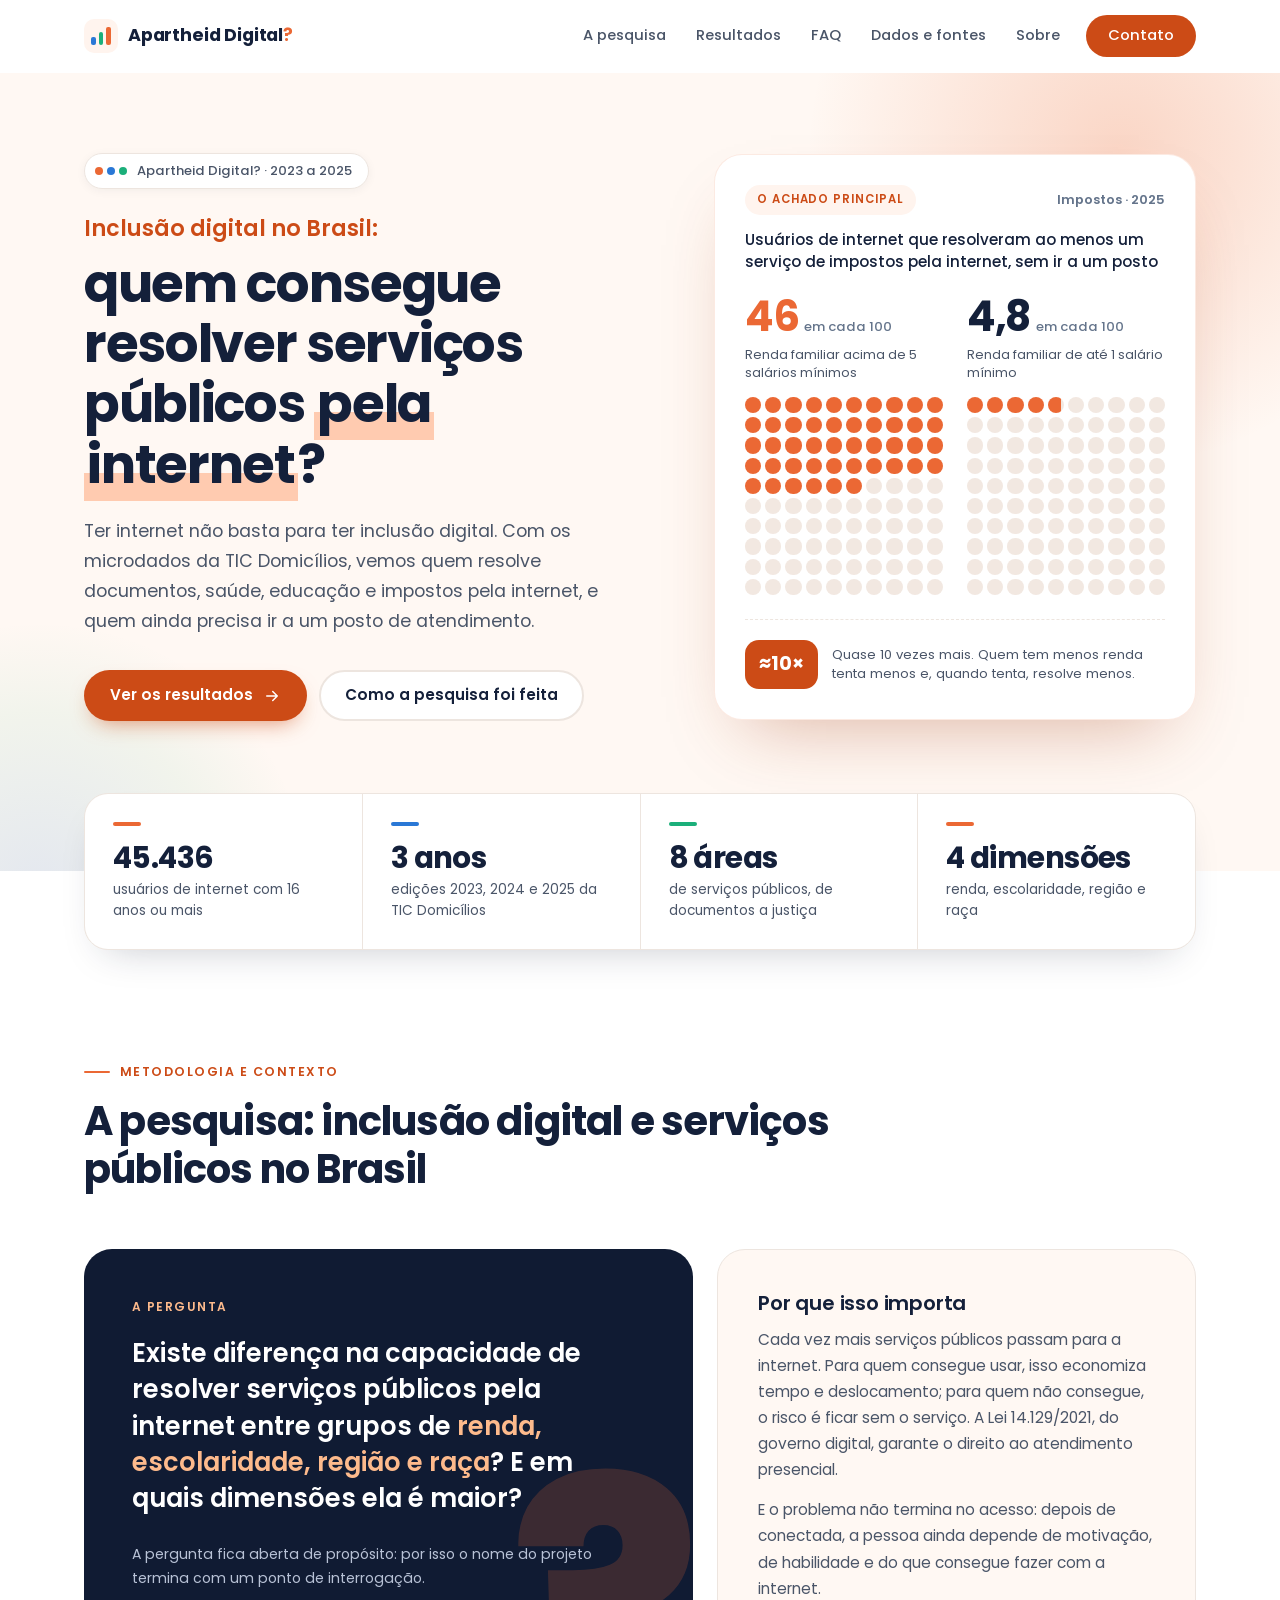
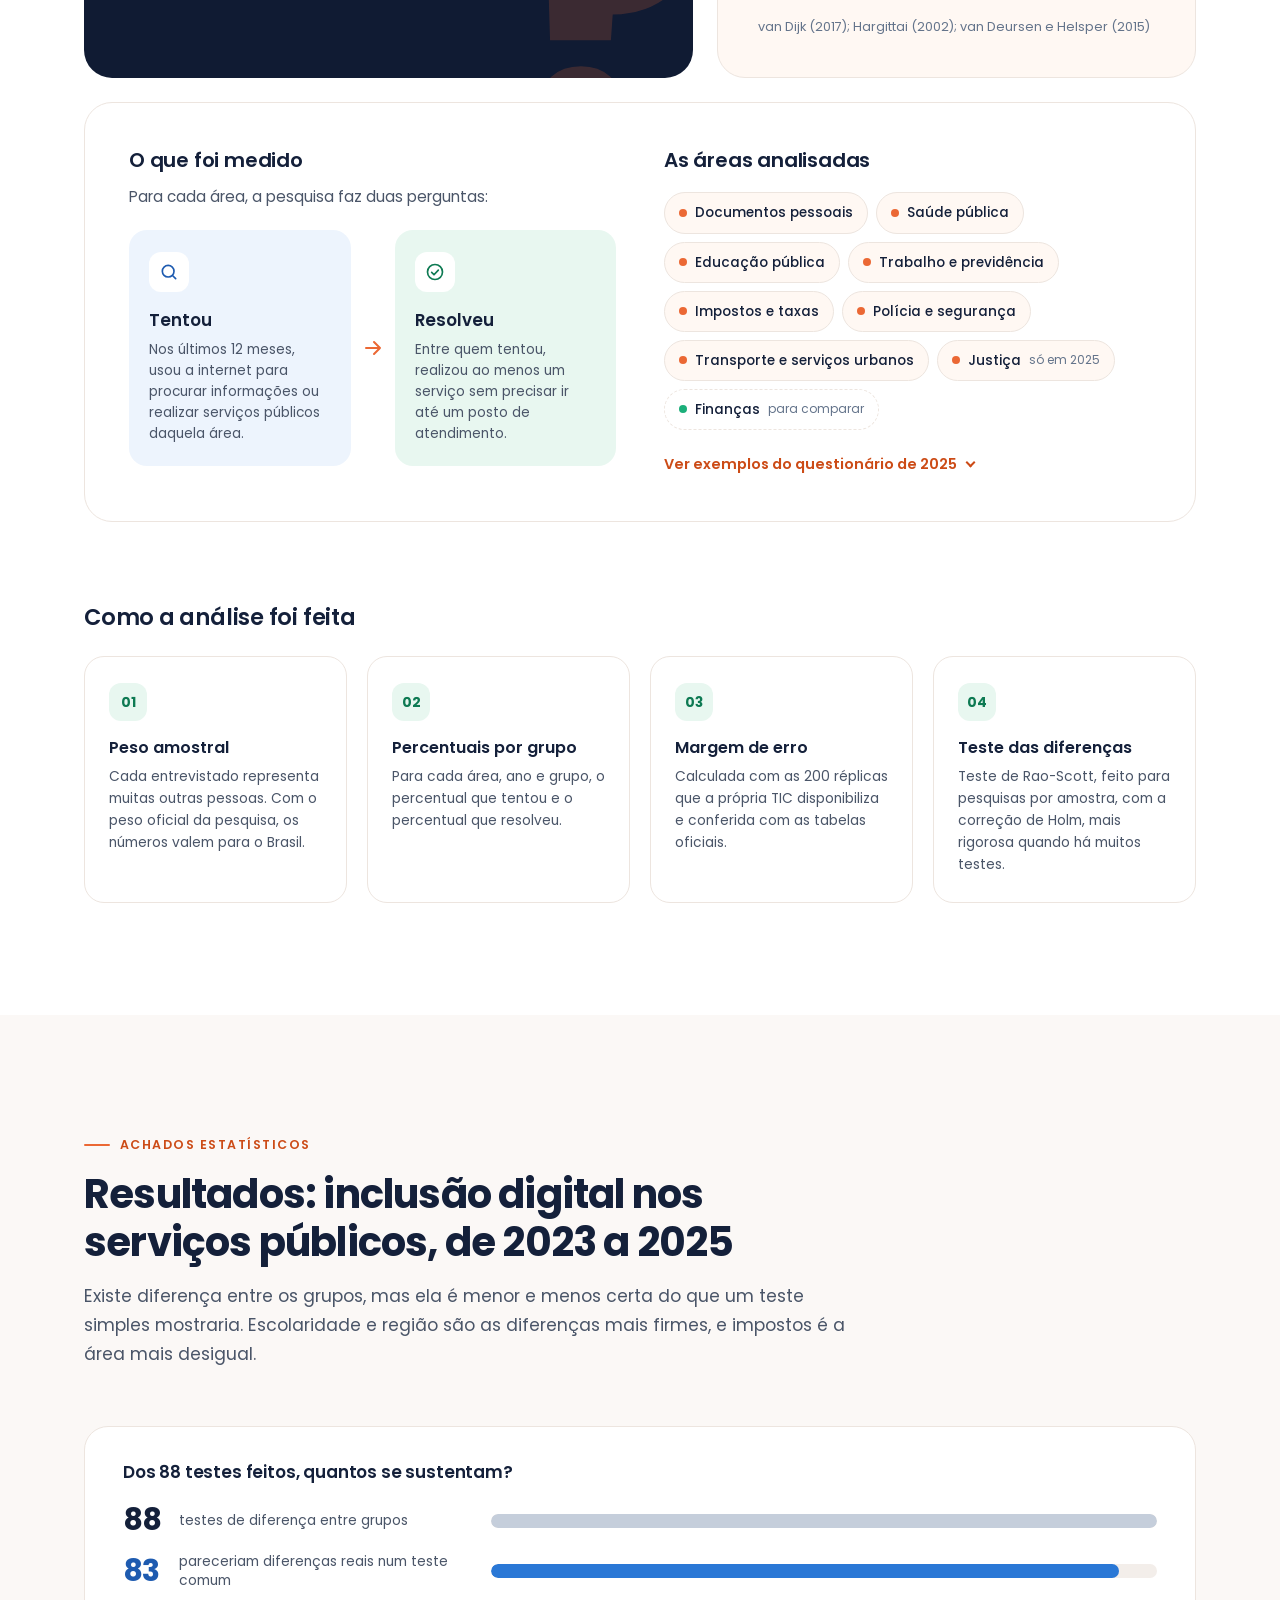
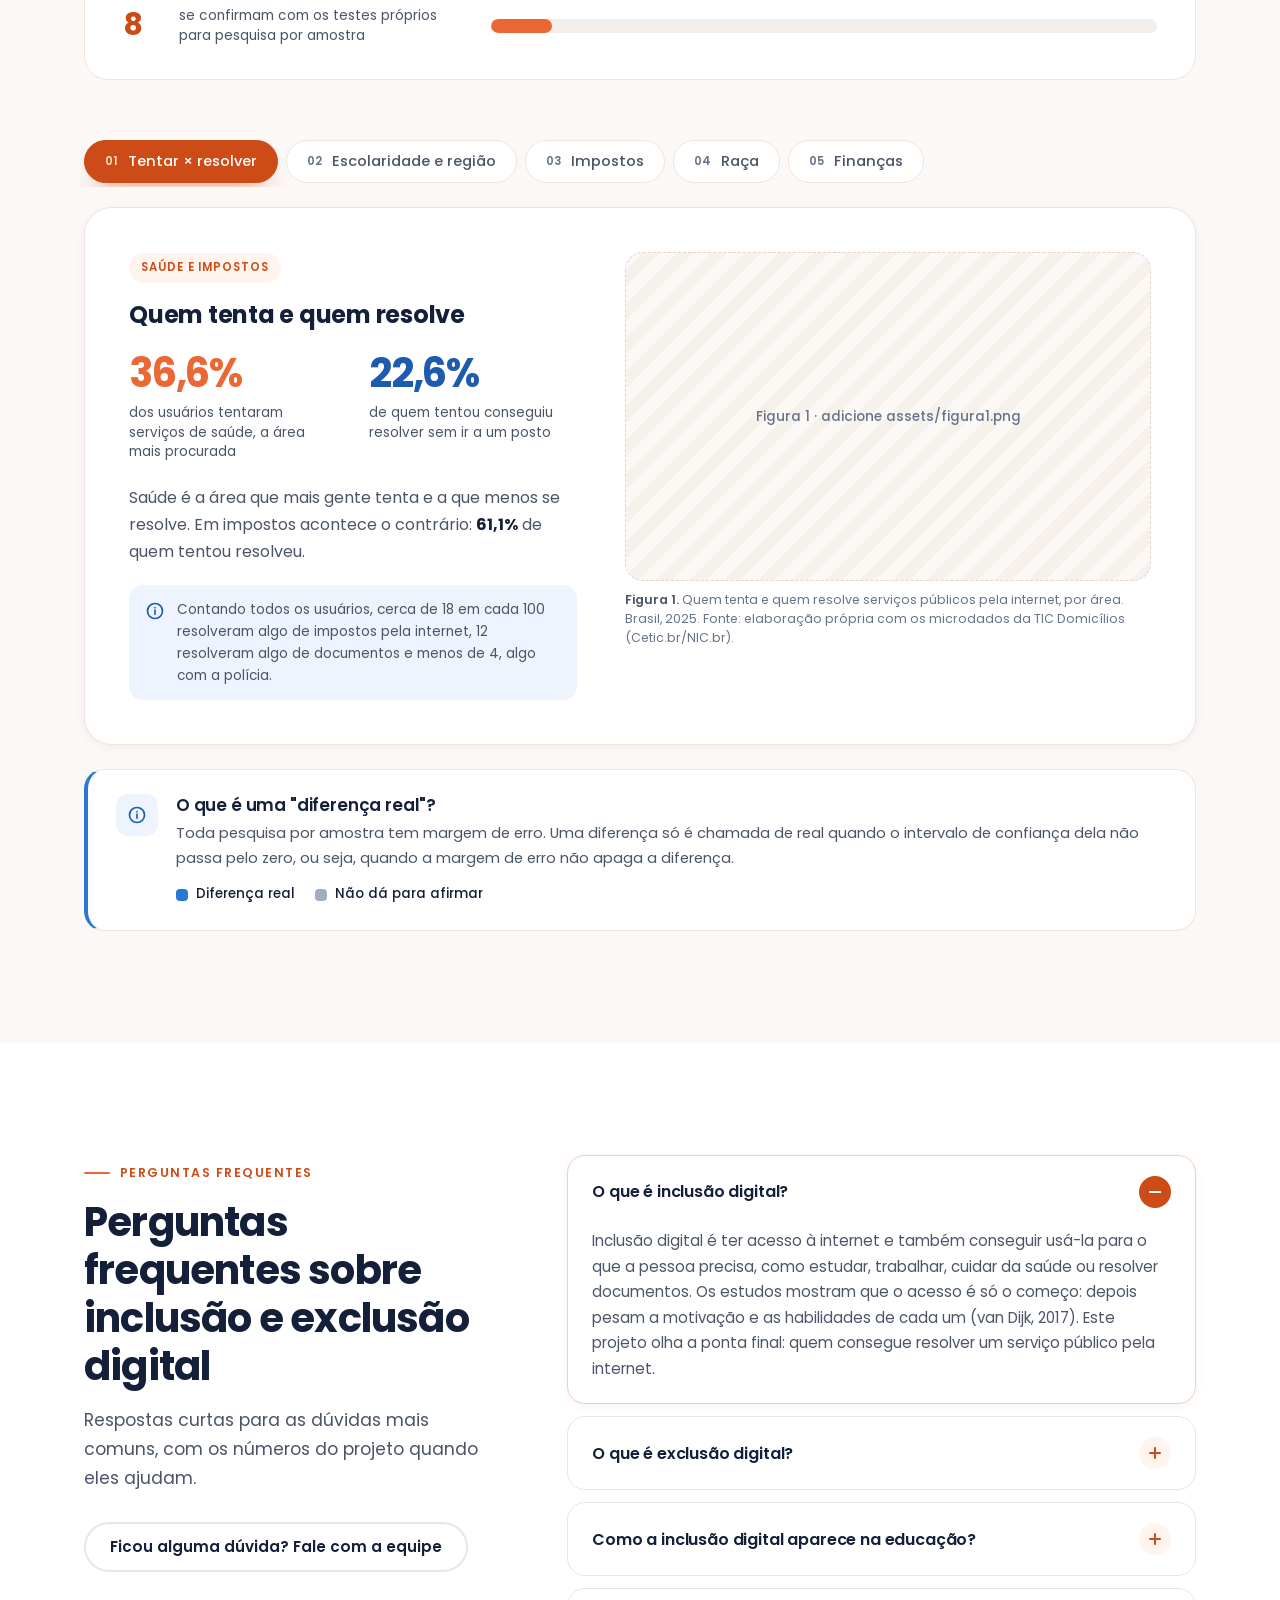
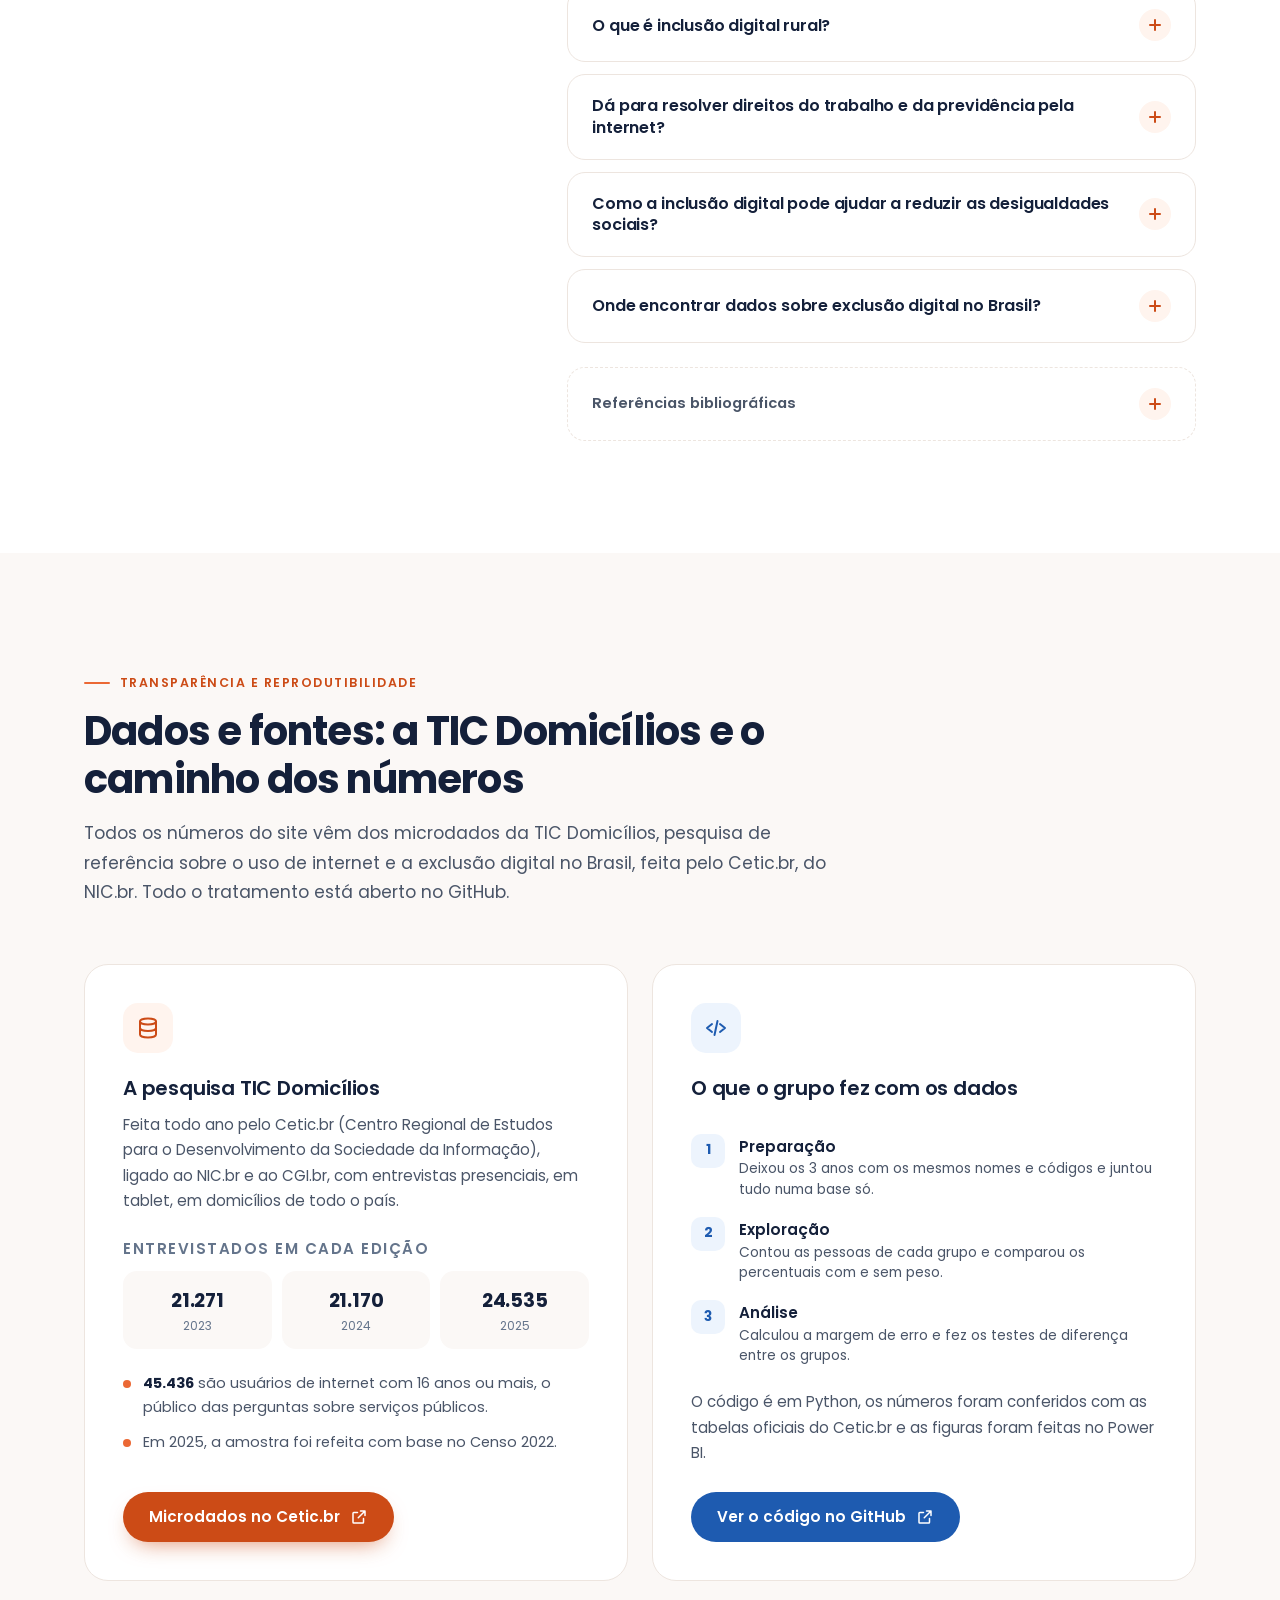
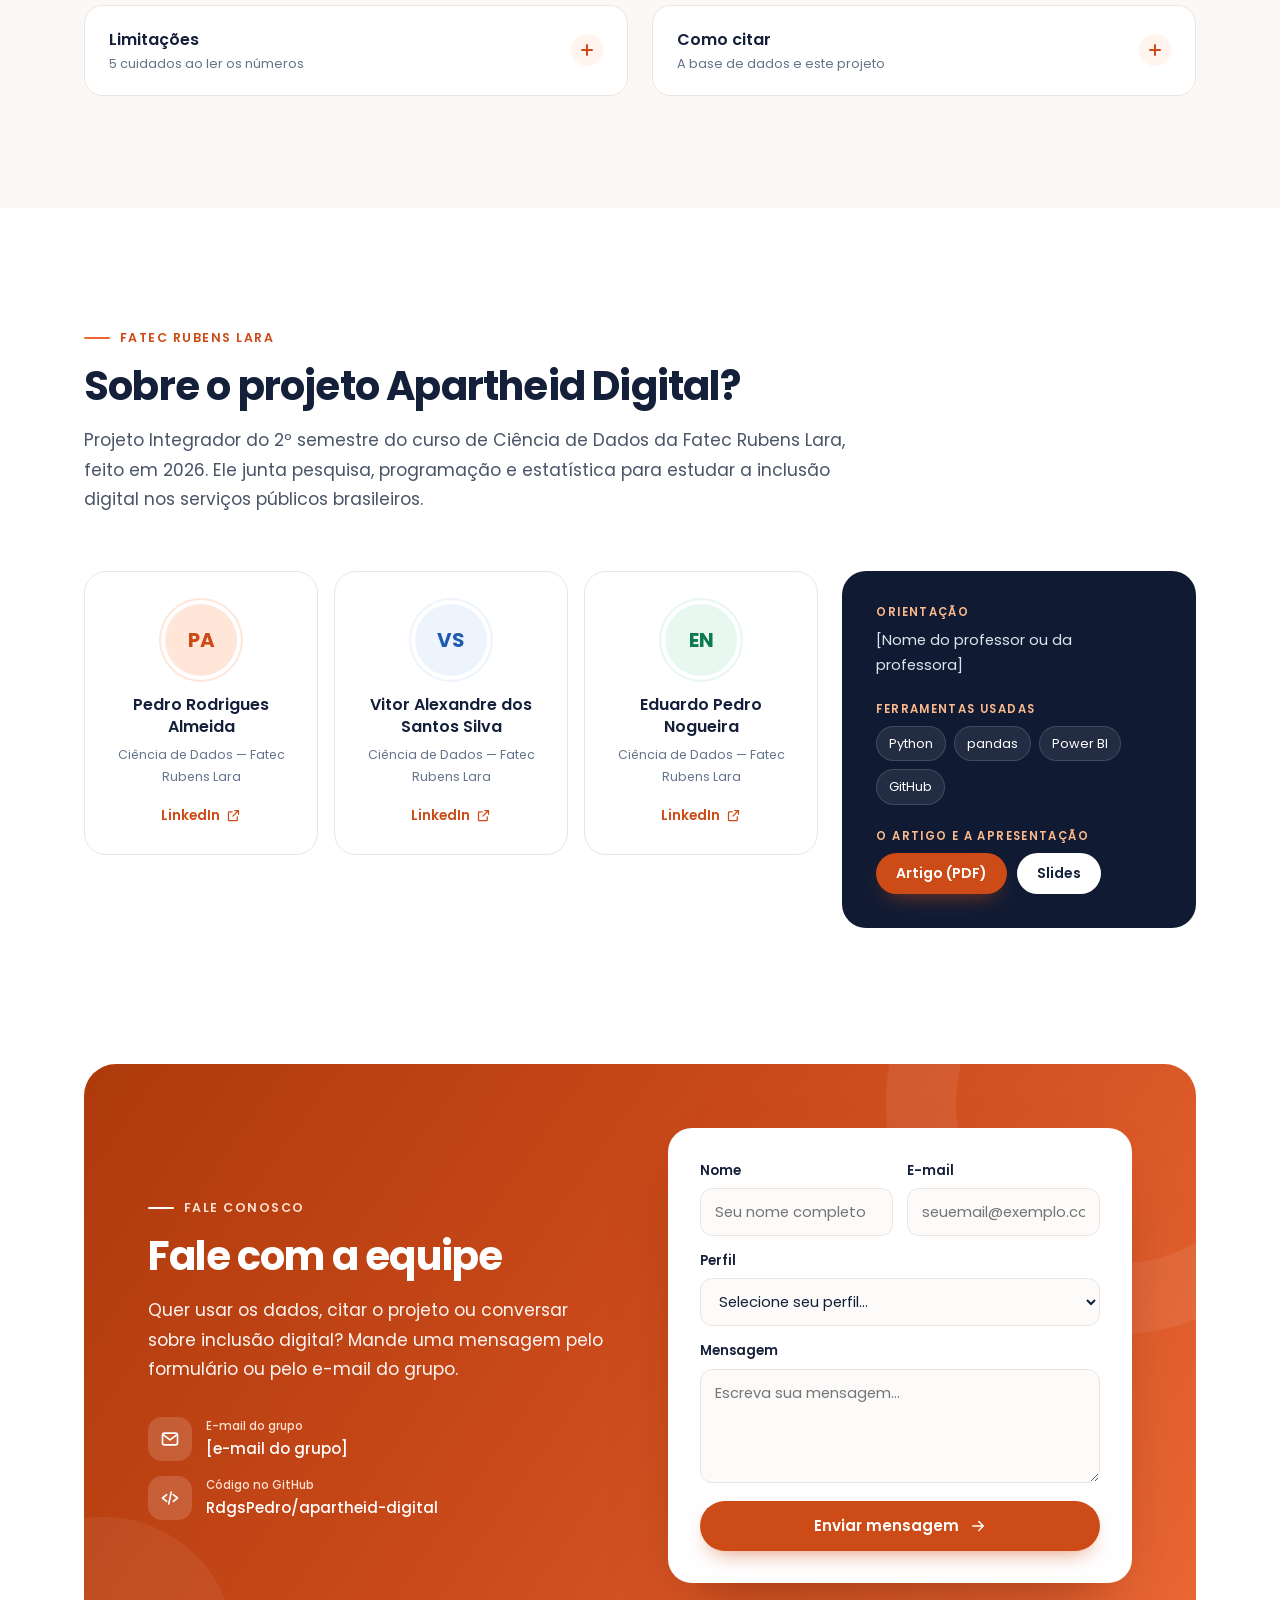
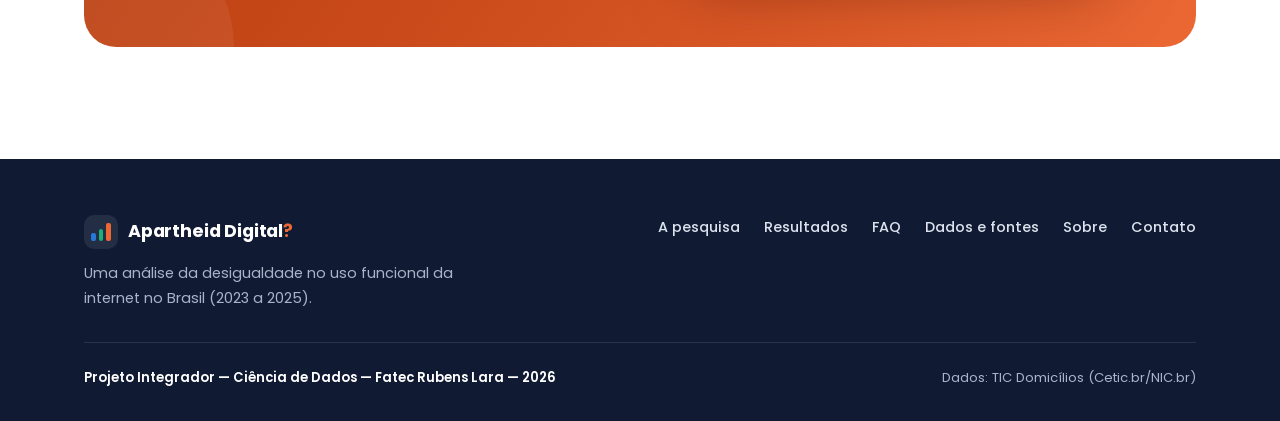
==== index.html @ 3e166e67 "Primeiro commit do site sobre o projeto integrador - Apartheid Digital" ====
<!DOCTYPE html>
<html lang="pt-BR">

<head>
    <meta charset="UTF-8">
    <meta name="viewport" content="width=device-width, initial-scale=1.0">
    <title>Apartheid Digital? | Inclusão Digital e Serviços Públicos no Brasil (2023-2025)</title>
    <meta name="description"
        content="Ter internet não basta para ter inclusão digital. Análise dos microdados da TIC Domicílios (2023 a 2025) sobre quem consegue resolver serviços públicos pela internet e a exclusão digital no Brasil.">
    <meta name="keywords"
        content="inclusão digital, o que é inclusão digital, exclusão digital no Brasil, apartheid digital, TIC Domicílios, governo digital">
    <meta name="author" content="Pedro Rodrigues Almeida, Vitor Alexandre dos Santos Silva, Eduardo Pedro Nogueira">
    <meta name="theme-color" content="#EB6834">

    <link rel="icon" type="image/png" href="assets/favicon.png">

    <link rel="preconnect" href="https://fonts.googleapis.com">
    <link rel="preconnect" href="https://fonts.gstatic.com" crossorigin>
    <link href="https://fonts.googleapis.com/css2?family=Poppins:wght@400;500;600;700;800&display=swap"
        rel="stylesheet">

    <!-- Google Analytics (GA4) - Substitua G-XXXXXXXXXX pelo seu ID de medição -->
    <!--
  <script async src="https://www.googletagmanager.com/gtag/js?id=G-XXXXXXXXXX"></script>
  <script>
    window.dataLayer = window.dataLayer || [];
    function gtag(){dataLayer.push(arguments);}
    gtag('js', new Date());
    gtag('config', 'G-XXXXXXXXXX');
  </script>
  -->

    <script>document.documentElement.classList.add('js');</script>
    <link rel="stylesheet" href="style.css">
</head>

<body>

    <!-- Ícones usados na página -->
    <svg width="0" height="0" style="position:absolute" aria-hidden="true">
        <symbol id="i-arrow" viewBox="0 0 24 24">
            <path d="M5 12h14M13 6l6 6-6 6" />
        </symbol>
        <symbol id="i-search" viewBox="0 0 24 24">
            <circle cx="11" cy="11" r="7" />
            <path d="m20 20-3.5-3.5" />
        </symbol>
        <symbol id="i-check" viewBox="0 0 24 24">
            <circle cx="12" cy="12" r="9" />
            <path d="m8 12.5 2.8 2.8L16 9.8" />
        </symbol>
        <symbol id="i-zoom" viewBox="0 0 24 24">
            <circle cx="11" cy="11" r="7" />
            <path d="m20 20-3.5-3.5M11 8v6M8 11h6" />
        </symbol>
        <symbol id="i-info" viewBox="0 0 24 24">
            <circle cx="12" cy="12" r="9" />
            <path d="M12 11v5M12 8h.01" />
        </symbol>
        <symbol id="i-ext" viewBox="0 0 24 24">
            <path d="M14 4h6v6M20 4l-9 9M18 14v5a1 1 0 0 1-1 1H5a1 1 0 0 1-1-1V7a1 1 0 0 1 1-1h5" />
        </symbol>
        <symbol id="i-code" viewBox="0 0 24 24">
            <path d="m8 8-5 4 5 4M16 8l5 4-5 4M13.5 5l-3 14" />
        </symbol>
        <symbol id="i-db" viewBox="0 0 24 24">
            <ellipse cx="12" cy="5.5" rx="8" ry="3" />
            <path d="M4 5.5v13c0 1.7 3.6 3 8 3s8-1.3 8-3v-13M4 12c0 1.7 3.6 3 8 3s8-1.3 8-3" />
        </symbol>
        <symbol id="i-mail" viewBox="0 0 24 24">
            <rect x="3" y="5" width="18" height="14" rx="2.5" />
            <path d="m4 7 8 6 8-6" />
        </symbol>
        <symbol id="i-copy" viewBox="0 0 24 24">
            <rect x="9" y="9" width="11" height="11" rx="2" />
            <path d="M5 15V5a1 1 0 0 1 1-1h10" />
        </symbol>
        <symbol id="i-close" viewBox="0 0 24 24">
            <path d="M6 6l12 12M18 6 6 18" />
        </symbol>
    </svg>

    <a class="skip" href="#conteudo">Pular para o conteúdo</a>

    <!-- ======================= CABEÇALHO E MENU ======================= -->
    <header class="site-header" id="siteHeader">
        <div class="container nav">
            <a href="#inicio" class="brand" aria-label="Apartheid Digital? — voltar ao início">
                <span class="brand-mark" aria-hidden="true"><i></i><i></i><i></i></span>
                <span>Apartheid Digital<span class="q">?</span></span>
            </a>
            <nav aria-label="Navegação principal">
                <ul class="nav-links" id="navLinks">
                    <li><a href="#a-pesquisa">A pesquisa</a></li>
                    <li><a href="#resultados">Resultados</a></li>
                    <li><a href="#faq">FAQ</a></li>
                    <li><a href="#dados-e-fontes">Dados e fontes</a></li>
                    <li><a href="#sobre">Sobre</a></li>
                    <li><a href="#contato" class="btn btn-sm">Contato</a></li>
                </ul>
            </nav>
            <button class="menu-toggle" id="menuToggle" type="button" aria-label="Abrir menu de navegação"
                aria-expanded="false" aria-controls="navLinks"><span></span><span></span><span></span></button>
        </div>
    </header>

    <main id="conteudo">

        <!-- ======================= 1. INÍCIO (HERO) ======================= -->
        <section id="inicio" class="hero">
            <div class="container hero-grid">
                <div class="hero-in">
                    <p class="eyebrow"><span class="tri" aria-hidden="true"><i></i><i></i><i></i></span>Apartheid
                        Digital? · 2023 a 2025</p>
                    <h1><span class="h1-kicker">Inclusão digital no Brasil:</span> quem consegue resolver serviços
                        públicos <span class="hl">pela internet</span>?</h1>
                    <p class="hero-lead">
                        Ter internet não basta para ter inclusão digital. Com os microdados da TIC Domicílios, vemos
                        quem resolve documentos, saúde, educação e impostos pela internet, e quem ainda precisa ir a
                        um posto de atendimento.
                    </p>
                    <div class="hero-actions">
                        <a href="#resultados" class="btn btn-primary">Ver os resultados <svg class="i"
                                aria-hidden="true">
                                <use href="#i-arrow" />
                            </svg></a>
                        <a href="#a-pesquisa" class="btn btn-ghost">Como a pesquisa foi feita</a>
                    </div>
                </div>

                <!-- O achado principal, em pontos: cada ponto = 1 pessoa em 100 -->
                <aside class="finding-card hero-in" style="--rd:.15s" aria-labelledby="achado-titulo">
                    <div class="finding-head">
                        <span class="pill">O achado principal</span>
                        <span class="finding-year">Impostos · 2025</span>
                    </div>
                    <p id="achado-titulo" class="finding-title">Usuários de internet que resolveram ao menos um serviço
                        de impostos pela internet, sem ir a um posto</p>
                    <div class="compare">
                        <div>
                            <p class="num">46<small>em cada 100</small></p>
                            <p class="who">Renda familiar acima de 5 salários mínimos</p>
                            <div class="dots" data-value="46" aria-hidden="true"></div>
                        </div>
                        <div class="low">
                            <p class="num">4,8<small>em cada 100</small></p>
                            <p class="who">Renda familiar de até 1 salário mínimo</p>
                            <div class="dots" data-value="4.8" aria-hidden="true"></div>
                        </div>
                    </div>
                    <div class="finding-foot">
                        <span class="times">≈10×</span>
                        <p>Quase 10 vezes mais. Quem tem menos renda tenta menos e, quando tenta, resolve menos.</p>
                    </div>
                </aside>
            </div>
        </section>

        <!-- Faixa com o projeto em números -->
        <div class="stats-wrap">
            <div class="container">
                <ul class="stats reveal" aria-label="O projeto em números">
                    <li class="stat" style="--c:var(--orange)"><strong class="stat-num">45.436</strong><span
                            class="stat-label">usuários de internet com 16 anos ou mais</span></li>
                    <li class="stat" style="--c:var(--blue)"><strong class="stat-num">3 anos</strong><span
                            class="stat-label">edições 2023, 2024 e 2025 da TIC Domicílios</span></li>
                    <li class="stat" style="--c:var(--green)"><strong class="stat-num">8 áreas</strong><span
                            class="stat-label">de serviços públicos, de documentos a justiça</span></li>
                    <li class="stat" style="--c:var(--orange)"><strong class="stat-num">4 dimensões</strong><span
                            class="stat-label">renda, escolaridade, região e raça</span></li>
                </ul>
            </div>
        </div>

        <!-- ======================= 2. A PESQUISA ======================= -->
        <section id="a-pesquisa" class="section">
            <div class="container">
                <header class="section-head reveal">
                    <p class="kicker">Metodologia e contexto</p>
                    <h2>A pesquisa: inclusão digital e serviços públicos no Brasil</h2>
                </header>

                <div class="question-grid">
                    <div class="question-card reveal">
                        <p class="label">A pergunta</p>
                        <p class="question">Existe diferença na capacidade de resolver serviços públicos pela internet
                            entre grupos de <em>renda, escolaridade, região e raça</em>? E em quais dimensões ela é
                            maior?</p>
                        <p class="note">A pergunta fica aberta de propósito: por isso o nome do projeto termina com um
                            ponto de interrogação.</p>
                    </div>

                    <div class="why-card reveal" style="--rd:.1s">
                        <h3>Por que isso importa</h3>
                        <p>Cada vez mais serviços públicos passam para a internet. Para quem consegue usar, isso
                            economiza tempo e deslocamento; para quem não consegue, o risco é ficar sem o serviço. A Lei
                            14.129/2021, do governo digital, garante o direito ao atendimento presencial.</p>
                        <p>E o problema não termina no acesso: depois de conectada, a pessoa ainda depende de
                            motivação, de habilidade e do que consegue fazer com a internet.</p>
                        <p class="cite">van Dijk (2017); Hargittai (2002); van Deursen e Helsper (2015)</p>
                    </div>
                </div>

                <div class="measure reveal">
                    <div>
                        <h3>O que foi medido</h3>
                        <p class="muted">Para cada área, a pesquisa faz duas perguntas:</p>
                        <div class="flow">
                            <div class="flow-step">
                                <span class="flow-icon"><svg class="i" aria-hidden="true">
                                        <use href="#i-search" />
                                    </svg></span>
                                <strong>Tentou</strong>
                                <p>Nos últimos 12 meses, usou a internet para procurar informações ou realizar serviços
                                    públicos daquela área.</p>
                            </div>
                            <svg class="i flow-arrow" aria-hidden="true">
                                <use href="#i-arrow" />
                            </svg>
                            <div class="flow-step solved">
                                <span class="flow-icon"><svg class="i" aria-hidden="true">
                                        <use href="#i-check" />
                                    </svg></span>
                                <strong>Resolveu</strong>
                                <p>Entre quem tentou, realizou ao menos um serviço sem precisar ir até um posto de
                                    atendimento.</p>
                            </div>
                        </div>
                    </div>

                    <div>
                        <h3>As áreas analisadas</h3>
                        <ul class="chips">
                            <li class="chip">Documentos pessoais</li>
                            <li class="chip">Saúde pública</li>
                            <li class="chip">Educação pública</li>
                            <li class="chip">Trabalho e previdência</li>
                            <li class="chip">Impostos e taxas</li>
                            <li class="chip">Polícia e segurança</li>
                            <li class="chip">Transporte e serviços urbanos</li>
                            <li class="chip">Justiça <small>só em 2025</small></li>
                            <li class="chip alt">Finanças <small>para comparar</small></li>
                        </ul>
                        <details class="more">
                            <summary>Ver exemplos do questionário de 2025</summary>
                            <ul class="examples">
                                <li><strong>Documentos pessoais:</strong> RG, CPF, CNH, passaporte, título de eleitor ou
                                    carteira de trabalho</li>
                                <li><strong>Saúde pública:</strong> agendamento de consultas, remédios, vacinas ou
                                    outros serviços do SUS</li>
                                <li><strong>Educação pública:</strong> Enem, Prouni, Sisu ou matrícula em escolas ou
                                    universidades públicas</li>
                                <li><strong>Trabalho e previdência:</strong> INSS, FGTS, seguro-desemprego,
                                    auxílio-doença ou aposentadoria</li>
                                <li><strong>Impostos e taxas:</strong> declaração de imposto de renda, IPVA ou IPTU</li>
                                <li><strong>Polícia e segurança:</strong> boletim de ocorrência, antecedentes criminais
                                    ou denúncias</li>
                                <li><strong>Transporte e serviços urbanos:</strong> linhas e tarifas de ônibus, limpeza
                                    e conservação de vias ou iluminação</li>
                                <li><strong>Justiça (só em 2025):</strong> consulta de processos ou defensoria pública
                                </li>
                            </ul>
                            <p class="finance-note"><strong>Finanças</strong> (transações financeiras pela internet nos
                                últimos 3 meses) entra à parte, para comparar com um serviço que não é do governo.</p>
                        </details>
                    </div>
                </div>

                <div class="method">
                    <h3 class="reveal">Como a análise foi feita</h3>
                    <ol class="steps">
                        <li class="step reveal">
                            <span class="step-n">01</span>
                            <h4>Peso amostral</h4>
                            <p>Cada entrevistado representa muitas outras pessoas. Com o peso oficial da pesquisa, os
                                números valem para o Brasil.</p>
                        </li>
                        <li class="step reveal" style="--rd:.08s">
                            <span class="step-n">02</span>
                            <h4>Percentuais por grupo</h4>
                            <p>Para cada área, ano e grupo, o percentual que tentou e o percentual que resolveu.</p>
                        </li>
                        <li class="step reveal" style="--rd:.16s">
                            <span class="step-n">03</span>
                            <h4>Margem de erro</h4>
                            <p>Calculada com as 200 réplicas que a própria TIC disponibiliza e conferida com as tabelas
                                oficiais.</p>
                        </li>
                        <li class="step reveal" style="--rd:.24s">
                            <span class="step-n">04</span>
                            <h4>Teste das diferenças</h4>
                            <p>Teste de Rao-Scott, feito para pesquisas por amostra, com a correção de Holm, mais
                                rigorosa quando há muitos testes.</p>
                        </li>
                    </ol>
                </div>
            </div>
        </section>

        <!-- ======================= 3. RESULTADOS ======================= -->
        <section id="resultados" class="section bg-soft">
            <div class="container">
                <header class="section-head reveal">
                    <p class="kicker">Achados estatísticos</p>
                    <h2>Resultados: inclusão digital nos serviços públicos, de 2023 a 2025</h2>
                    <p class="lead">Existe diferença entre os grupos, mas ela é menor e menos certa do que um teste
                        simples mostraria. Escolaridade e região são as diferenças mais firmes, e impostos é a área mais
                        desigual.</p>
                </header>

                <!-- Dos 88 testes, quantos se confirmam -->
                <div class="funnel reveal">
                    <h3 class="funnel-title">Dos 88 testes feitos, quantos se sustentam?</h3>
                    <div class="funnel-row" style="--c:#C5CEDB;--w:100%">
                        <p class="funnel-label"><strong>88</strong><span>testes de diferença entre grupos</span></p>
                        <div class="funnel-track">
                            <div class="funnel-bar"></div>
                        </div>
                    </div>
                    <div class="funnel-row" style="--c:var(--blue);--t:var(--blue-700);--w:94.3%;--d:.15s">
                        <p class="funnel-label"><strong>83</strong><span>pareceriam diferenças reais num teste
                                comum</span></p>
                        <div class="funnel-track">
                            <div class="funnel-bar"></div>
                        </div>
                    </div>
                    <div class="funnel-row" style="--c:var(--orange);--t:var(--orange-600);--w:9.1%;--d:.3s">
                        <p class="funnel-label"><strong>8</strong><span>se confirmam com os testes próprios para
                                pesquisa por amostra</span></p>
                        <div class="funnel-track">
                            <div class="funnel-bar"></div>
                        </div>
                    </div>
                </div>

                <!-- Os achados, em abas -->
                <div class="tabs reveal">
                    <div class="tabs-list" role="tablist" aria-label="Achados da pesquisa">
                        <button class="tab" role="tab" type="button" id="tab-1" aria-controls="painel-1"
                            aria-selected="true"><span class="n">01</span>Tentar × resolver</button>
                        <button class="tab" role="tab" type="button" id="tab-2" aria-controls="painel-2"
                            aria-selected="false" tabindex="-1"><span class="n">02</span>Escolaridade e região</button>
                        <button class="tab" role="tab" type="button" id="tab-3" aria-controls="painel-3"
                            aria-selected="false" tabindex="-1"><span class="n">03</span>Impostos</button>
                        <button class="tab" role="tab" type="button" id="tab-4" aria-controls="painel-4"
                            aria-selected="false" tabindex="-1"><span class="n">04</span>Raça</button>
                        <button class="tab" role="tab" type="button" id="tab-5" aria-controls="painel-5"
                            aria-selected="false" tabindex="-1"><span class="n">05</span>Finanças</button>
                    </div>

                    <!-- Achado 1: Figura 1 -->
                    <article class="panel is-active" id="painel-1" role="tabpanel" aria-labelledby="tab-1" tabindex="0">
                        <div class="panel-grid">
                            <div>
                                <span class="pill">Saúde e impostos</span>
                                <h3>Quem tenta e quem resolve</h3>
                                <div class="big">
                                    <div class="big-item"><span class="v">36,6%</span><span class="l">dos usuários
                                            tentaram serviços de saúde, a área mais procurada</span></div>
                                    <div class="big-item"><span class="v blue">22,6%</span><span class="l">de quem
                                            tentou conseguiu resolver sem ir a um posto</span></div>
                                </div>
                                <p>Saúde é a área que mais gente tenta e a que menos se resolve. Em impostos acontece o
                                    contrário: <strong>61,1%</strong> de quem tentou resolveu.</p>
                                <p class="aside-note"><svg class="i" aria-hidden="true">
                                        <use href="#i-info" />
                                    </svg>
                                    <span>Contando todos os usuários, cerca de 18 em cada 100 resolveram algo de
                                        impostos pela internet, 12 resolveram algo de documentos e menos de 4, algo com
                                        a polícia.</span>
                                </p>
                            </div>
                            <div class="figs">
                                <figure>
                                    <!-- Substitua src="assets/figura1.png" pelo caminho do print da Figura 1 -->
                                    <button class="fig-frame" type="button" aria-label="Ampliar a Figura 1"
                                        data-empty="Figura 1 · adicione assets/figura1.png">
                                        <img src="assets/figura1.png" loading="lazy"
                                            onerror="this.parentNode.classList.add('is-empty')"
                                            alt="Gráfico de barras com o percentual de usuários de internet que tentaram e que resolveram serviços públicos pela internet em cada área, no Brasil, em 2025.">
                                        <span class="zoom" aria-hidden="true"><svg class="i">
                                                <use href="#i-zoom" />
                                            </svg></span>
                                    </button>
                                    <figcaption><strong>Figura 1.</strong> Quem tenta e quem resolve serviços públicos
                                        pela internet, por área. Brasil, 2025. Fonte: elaboração própria com os
                                        microdados da TIC Domicílios (Cetic.br/NIC.br).</figcaption>
                                </figure>
                            </div>
                        </div>
                    </article>

                    <!-- Achado 2: Figura 2 -->
                    <article class="panel" id="painel-2" role="tabpanel" aria-labelledby="tab-2" tabindex="0">
                        <div class="panel-grid">
                            <div>
                                <span class="pill">Escolaridade e região</span>
                                <h3>Escolaridade e região: as diferenças mais firmes</h3>
                                <div class="big">
                                    <div class="big-item"><span class="v">7 de 8</span><span class="l">diferenças
                                            confirmadas são de escolaridade (4) ou de região (3)</span></div>
                                    <div class="big-item"><span class="v blue">8 de 22</span><span class="l">comparações
                                            em que Sudeste e Nordeste aparecem diferentes</span></div>
                                </div>
                                <p>Quase sempre o Sudeste fica à frente. Mas a região não é uma história simples: em
                                    alguns anos, o Sul resolve mais que o Sudeste em polícia, educação, transporte e
                                    saúde.</p>
                                <p class="aside-note"><svg class="i" aria-hidden="true">
                                        <use href="#i-info" />
                                    </svg>
                                    <span>O tamanho das diferenças, medido pelo V de Cramér, é pequeno nas quatro
                                        dimensões, e a ordem entre elas é apertada. O ranking é uma tendência, não um
                                        pódio.</span>
                                </p>
                            </div>
                            <div class="figs">
                                <figure>
                                    <button class="fig-frame" type="button" aria-label="Ampliar a Figura 2"
                                        data-empty="Figura 2 · adicione assets/figura2.png">
                                        <img src="assets/figura2.png" loading="lazy"
                                            onerror="this.parentNode.classList.add('is-empty')"
                                            alt="Gráfico que compara o tamanho da diferença entre grupos de renda, escolaridade, região e raça na resolução de serviços públicos pela internet, de 2023 a 2025.">
                                        <span class="zoom" aria-hidden="true"><svg class="i">
                                                <use href="#i-zoom" />
                                            </svg></span>
                                    </button>
                                    <figcaption><strong>Figura 2.</strong> Tamanho da diferença entre grupos (V de
                                        Cramér) por dimensão: renda, escolaridade, região e raça. Brasil, 2023 a
                                        2025.</figcaption>
                                </figure>
                            </div>
                        </div>
                    </article>

                    <!-- Achado 3: Figuras 3 e 5 -->
                    <article class="panel" id="painel-3" role="tabpanel" aria-labelledby="tab-3" tabindex="0">
                        <div class="panel-grid">
                            <div>
                                <span class="pill">A área mais desigual</span>
                                <h3>Impostos: a área mais desigual</h3>
                                <div class="big">
                                    <div class="big-item"><span class="v">5 de 8</span><span class="l">diferenças
                                            confirmadas são de impostos</span></div>
                                    <div class="big-item"><span class="v blue">33,8 pts</span><span class="l">entre a
                                            renda mais alta e a mais baixa, entre quem tentou (intervalo de confiança:
                                            18,9 a 48,8)</span></div>
                                </div>
                                <p>A renda pesa duas vezes: quem ganha até 1 salário mínimo tenta menos e, quando tenta,
                                    resolve menos.</p>
                                <table class="mini-table">
                                    <caption class="sr-only">A dupla barreira da renda em impostos, Brasil, 2025
                                    </caption>
                                    <thead>
                                        <tr>
                                            <th scope="col">2025</th>
                                            <th scope="col">Até 1 SM</th>
                                            <th scope="col">Mais de 5 SM</th>
                                        </tr>
                                    </thead>
                                    <tbody>
                                        <tr>
                                            <th scope="row">Tentou</th>
                                            <td>12,0%</td>
                                            <td>62,6%</td>
                                        </tr>
                                        <tr>
                                            <th scope="row">Resolveu, entre quem tentou</th>
                                            <td>39,7%</td>
                                            <td>73,5%</td>
                                        </tr>
                                        <tr class="total">
                                            <th scope="row">No total</th>
                                            <td>4,8 em 100</td>
                                            <td>46,0 em 100</td>
                                        </tr>
                                    </tbody>
                                </table>
                            </div>
                            <div class="figs">
                                <figure>
                                    <button class="fig-frame" type="button" aria-label="Ampliar a Figura 3"
                                        data-empty="Figura 3 · adicione assets/figura3.png">
                                        <img src="assets/figura3.png" loading="lazy"
                                            onerror="this.parentNode.classList.add('is-empty')"
                                            alt="Gráfico com a diferença entre os grupos de maior e menor renda e de maior e menor escolaridade na resolução de serviços públicos pela internet, por área, em 2025, com intervalos de confiança.">
                                        <span class="zoom" aria-hidden="true"><svg class="i">
                                                <use href="#i-zoom" />
                                            </svg></span>
                                    </button>
                                    <figcaption><strong>Figura 3.</strong> Diferença, em pontos percentuais, entre a
                                        renda mais alta e a mais baixa e entre escolaridade superior e até o
                                        fundamental, em cada área. Brasil, 2025.</figcaption>
                                </figure>
                                <figure>
                                    <button class="fig-frame" type="button" aria-label="Ampliar a Figura 5"
                                        data-empty="Figura 5 · adicione assets/figura5.png">
                                        <img src="assets/figura5.png" loading="lazy"
                                            onerror="this.parentNode.classList.add('is-empty')"
                                            alt="Gráfico com o percentual que tentou e que resolveu serviços de impostos pela internet em 2025, por faixa de renda familiar.">
                                        <span class="zoom" aria-hidden="true"><svg class="i">
                                                <use href="#i-zoom" />
                                            </svg></span>
                                    </button>
                                    <figcaption><strong>Figura 5.</strong> A dupla barreira da renda em impostos: quem
                                        tenta, quem resolve e o total, por faixa de renda. Brasil, 2025.</figcaption>
                                </figure>
                            </div>
                        </div>
                    </article>

                    <!-- Achado 4: Figura 4 -->
                    <article class="panel" id="painel-4" role="tabpanel" aria-labelledby="tab-4" tabindex="0">
                        <div class="panel-grid">
                            <div>
                                <span class="pill">Raça</span>
                                <h3>Raça: diferenças que os dados não confirmam</h3>
                                <div class="big">
                                    <div class="big-item"><span class="v">7 de 22</span><span class="l">comparações em
                                            que pessoas brancas e pardas aparecem diferentes (brancas e pretas:
                                            2)</span>
                                    </div>
                                    <div class="big-item"><span class="v blue">0</span><span class="l">testes de raça
                                            se confirmaram no teste final</span></div>
                                </div>
                                <p>Isso não prova que não há diferença: mostra que a amostra não basta para afirmar com
                                    segurança.</p>
                                <p class="aside-note"><svg class="i" aria-hidden="true">
                                        <use href="#i-info" />
                                    </svg>
                                    <span>Em 2025, a pesquisa deixou de fora do cadastro setores de agrupamentos
                                        indígenas e quilombolas, o que pesa nessa comparação.</span>
                                </p>
                            </div>
                            <div class="figs">
                                <figure>
                                    <button class="fig-frame" type="button" aria-label="Ampliar a Figura 4"
                                        data-empty="Figura 4 · adicione assets/figura4.png">
                                        <img src="assets/figura4.png" loading="lazy"
                                            onerror="this.parentNode.classList.add('is-empty')"
                                            alt="Gráfico com a diferença entre grupos de raça e entre regiões na resolução de serviços públicos pela internet, por área, em 2025, com intervalos de confiança.">
                                        <span class="zoom" aria-hidden="true"><svg class="i">
                                                <use href="#i-zoom" />
                                            </svg></span>
                                    </button>
                                    <figcaption><strong>Figura 4.</strong> Diferença entre pessoas brancas e pardas e
                                        entre Sudeste e Nordeste, em cada área. Brasil, 2025.</figcaption>
                                </figure>
                            </div>
                        </div>
                    </article>

                    <!-- Achado 5: Figura 6 -->
                    <article class="panel" id="painel-5" role="tabpanel" aria-labelledby="tab-5" tabindex="0">
                        <div class="panel-grid">
                            <div>
                                <span class="pill">Fora do governo</span>
                                <h3>Finanças: o mesmo desenho fora do governo</h3>
                                <div class="big">
                                    <div class="big-item"><span class="v">54,8 pts</span><span class="l">entre ensino
                                            superior e até o fundamental, a maior diferença do projeto (intervalo de
                                            confiança: 50,3 a 59,2)</span></div>
                                    <div class="big-item"><span class="v green">63,1%</span><span class="l">dos usuários
                                            fizeram transações financeiras pela internet em 2025</span></div>
                                </div>
                                <p>Entre brancos, pretos e pardos, a diferença fica em pouco mais de 2 pontos e não é
                                    real. Como o mesmo desenho aparece num serviço privado, a desigualdade não é só do
                                    governo digital.</p>
                                <p class="aside-note"><svg class="i" aria-hidden="true">
                                        <use href="#i-info" />
                                    </svg>
                                    <span>A pergunta de finanças olha os últimos 3 meses; a dos serviços públicos, os
                                        últimos 12.</span>
                                </p>
                            </div>
                            <div class="figs">
                                <figure>
                                    <button class="fig-frame" type="button" aria-label="Ampliar a Figura 6"
                                        data-empty="Figura 6 · adicione assets/figura6.png">
                                        <img src="assets/figura6.png" loading="lazy"
                                            onerror="this.parentNode.classList.add('is-empty')"
                                            alt="Gráfico comparando o percentual de usuários que fizeram transações financeiras pela internet com o percentual que tentou serviços públicos, em 2025.">
                                        <span class="zoom" aria-hidden="true"><svg class="i">
                                                <use href="#i-zoom" />
                                            </svg></span>
                                    </button>
                                    <figcaption><strong>Figura 6.</strong> Finanças ao lado dos serviços públicos:
                                        percentual de usuários por área. Brasil, 2025.</figcaption>
                                </figure>
                            </div>
                        </div>
                    </article>
                </div>

                <!-- Explicação sobre diferença real -->
                <div class="real reveal">
                    <span class="real-icon"><svg class="i" aria-hidden="true">
                            <use href="#i-info" />
                        </svg></span>
                    <div>
                        <h3>O que é uma "diferença real"?</h3>
                        <p>Toda pesquisa por amostra tem margem de erro. Uma diferença só é chamada de real quando o
                            intervalo de confiança dela não passa pelo zero, ou seja, quando a margem de erro não apaga
                            a diferença.</p>
                        <ul class="legend" aria-label="Legenda dos gráficos">
                            <li style="--c:var(--blue)">Diferença real</li>
                            <li style="--c:#A0AEC0">Não dá para afirmar</li>
                        </ul>
                    </div>
                </div>
            </div>
        </section>

        <!-- ======================= 4. FAQ ======================= -->
        <section id="faq" class="section">
            <div class="container faq-grid">
                <header class="faq-intro reveal">
                    <p class="kicker">Perguntas frequentes</p>
                    <h2>Perguntas frequentes sobre inclusão e exclusão digital</h2>
                    <p class="lead">Respostas curtas para as dúvidas mais comuns, com os números do projeto quando eles
                        ajudam.</p>
                    <a href="#contato" class="btn btn-ghost">Ficou alguma dúvida? Fale com a equipe</a>
                </header>

                <div class="faq-list reveal" style="--rd:.1s">
                    <details class="faq" name="faq" open>
                        <summary>
                            <h3>O que é inclusão digital?</h3><span class="plus" aria-hidden="true"></span>
                        </summary>
                        <p class="answer">Inclusão digital é ter acesso à internet e também conseguir usá-la para o que
                            a pessoa precisa, como estudar, trabalhar, cuidar da saúde ou resolver documentos. Os
                            estudos mostram que o acesso é só o começo: depois pesam a motivação e as habilidades de
                            cada
                            um (van Dijk, 2017). Este projeto olha a ponta final: quem consegue resolver um serviço
                            público pela internet.</p>
                    </details>

                    <details class="faq" name="faq">
                        <summary>
                            <h3>O que é exclusão digital?</h3><span class="plus" aria-hidden="true"></span>
                        </summary>
                        <p class="answer">É a distância entre pessoas, famílias, empresas e regiões de níveis
                            socioeconômicos diferentes, tanto nas oportunidades de acessar as tecnologias de informação
                            e
                            comunicação quanto no uso da internet para atividades variadas (OECD, 2001). Também é
                            chamada de desigualdade digital.</p>
                    </details>

                    <details class="faq" name="faq">
                        <summary>
                            <h3>Como a inclusão digital aparece na educação?</h3><span class="plus"
                                aria-hidden="true"></span>
                        </summary>
                        <p class="answer">Na educação, inclusão digital também é conseguir fazer pela internet a
                            inscrição no Enem, no Prouni ou no Sisu, ou a matrícula numa escola ou universidade pública.
                            Em 2025, 18,5% dos usuários tentaram esses serviços pela internet, e 36,7% de quem tentou
                            resolveu sem ir a um posto. A diferença entre as regiões em educação foi uma das 8 que se
                            confirmaram, em 2025.</p>
                    </details>

                    <details class="faq" name="faq">
                        <summary>
                            <h3>O que é inclusão digital rural?</h3><span class="plus" aria-hidden="true"></span>
                        </summary>
                        <p class="answer">É a inclusão digital pensada para quem mora no campo, onde o acesso à internet
                            costuma ser menor que na cidade. Este projeto não separa zona rural e urbana, mas mostra
                            diferenças entre as regiões do país. A própria TIC Domicílios publica indicadores separados
                            por área urbana e rural.</p>
                    </details>

                    <details class="faq" name="faq">
                        <summary>
                            <h3>Dá para resolver direitos do trabalho e da previdência pela internet?</h3><span
                                class="plus" aria-hidden="true"></span>
                        </summary>
                        <p class="answer">Dá, e muita gente tenta: em 2025, 29,2% dos usuários procuraram pela internet
                            serviços como INSS, FGTS, seguro-desemprego ou aposentadoria. Mas só 37,7% de quem tentou
                            conseguiu resolver sem ir a um posto. A maioria precisou ir a um posto para terminar ou só
                            encontrou informações.</p>
                    </details>

                    <details class="faq" name="faq">
                        <summary>
                            <h3>Como a inclusão digital pode ajudar a reduzir as desigualdades sociais?</h3><span
                                class="plus" aria-hidden="true"></span>
                        </summary>
                        <p class="answer">A desigualdade digital costuma seguir a social: quem tem menos renda e menos
                            escolaridade usa menos os serviços de governo pela internet (Barbosa et al., 2022). Por
                            isso,
                            levar serviços para a internet sem apoio pode aumentar a distância, como mostram os
                            resultados deste projeto em impostos. Ensinar a usar os serviços e manter o atendimento
                            presencial, como prevê a Lei 14.129/2021, ajuda a não deixar ninguém para trás.</p>
                    </details>

                    <details class="faq" name="faq">
                        <summary>
                            <h3>Onde encontrar dados sobre exclusão digital no Brasil?</h3><span class="plus"
                                aria-hidden="true"></span>
                        </summary>
                        <p class="answer">A principal fonte é a TIC Domicílios, do Cetic.br, que sai todo ano e tem os
                            microdados abertos no site do Cetic.br. O IBGE também pergunta sobre acesso à internet na
                            PNAD Contínua. Este projeto usou os microdados da TIC Domicílios de 2023 a 2025.</p>
                    </details>

                    <!-- Referências da seção -->
                    <details class="fold refs">
                        <summary>Referências bibliográficas<span class="plus" aria-hidden="true"></span></summary>
                        <ul>
                            <li>BARBOSA, Alexandre F. (coord.). <em>Pesquisa sobre o uso das tecnologias de informação
                                    e comunicação nos domicílios brasileiros: TIC Domicílios</em>. São Paulo: Comitê
                                Gestor da Internet no Brasil (CGI.br), 2022.</li>
                            <li>BRASIL. <em>Lei nº 14.129, de 29 de março de 2021</em>. Dispõe sobre princípios, regras
                                e instrumentos para o Governo Digital e para o aumento da eficiência pública. Brasília,
                                DF: Presidência da República, 2021.</li>
                            <li>HARGITTAI, Eszter. Second-level digital divide: differences in people's online skills.
                                <em>First Monday</em>, v. 7, n. 4, 2002.
                            </li>
                            <li>OECD. <em>Understanding the Digital Divide</em>. Paris: OECD Publishing, 2001.</li>
                            <li>VAN DEURSEN, Alexander J. A. M.; HELSPER, Ellen J. The third-level digital divide: who
                                benefits most from being online? <em>Communication and Information Technologies
                                    Annual</em>, v. 10, p. 29-52, 2015.</li>
                            <li>VAN DIJK, Jan A. G. M. Digital divide: impact of access. In: RÖSSLER, Patrick (ed.).
                                <em>The International Encyclopedia of Media Effects</em>. Chichester: John Wiley &amp;
                                Sons, 2017. p. 1-11.
                            </li>
                        </ul>
                    </details>
                </div>
            </div>
        </section>

        <!-- ======================= 5. DADOS E FONTES ======================= -->
        <section id="dados-e-fontes" class="section bg-soft">
            <div class="container">
                <header class="section-head reveal">
                    <p class="kicker">Transparência e reprodutibilidade</p>
                    <h2>Dados e fontes: a TIC Domicílios e o caminho dos números</h2>
                    <p class="lead">Todos os números do site vêm dos microdados da TIC Domicílios, pesquisa de
                        referência sobre o uso de internet e a exclusão digital no Brasil, feita pelo Cetic.br, do
                        NIC.br. Todo o tratamento está aberto no GitHub.</p>
                </header>

                <div class="data-grid">
                    <article class="card reveal">
                        <span class="icon-badge"><svg class="i" aria-hidden="true">
                                <use href="#i-db" />
                            </svg></span>
                        <h3>A pesquisa TIC Domicílios</h3>
                        <p class="muted">Feita todo ano pelo Cetic.br (Centro Regional de Estudos para o
                            Desenvolvimento da Sociedade da Informação), ligado ao NIC.br e ao CGI.br, com entrevistas
                            presenciais, em tablet, em domicílios de todo o país.</p>
                        <p class="mini-stats-title">Entrevistados em cada edição</p>
                        <div class="mini-stats">
                            <div><strong>21.271</strong><span>2023</span></div>
                            <div><strong>21.170</strong><span>2024</span></div>
                            <div><strong>24.535</strong><span>2025</span></div>
                        </div>
                        <ul class="ticks">
                            <li><span><strong>45.436</strong> são usuários de internet com 16 anos ou mais, o público
                                    das perguntas sobre serviços públicos.</span></li>
                            <li><span>Em 2025, a amostra foi refeita com base no Censo 2022.</span></li>
                        </ul>
                        <div class="card-actions">
                            <a href="https://cetic.br/pt/pesquisa/domicilios/microdados/" target="_blank" rel="noopener"
                                class="btn btn-primary">Microdados no Cetic.br <svg class="i" aria-hidden="true">
                                    <use href="#i-ext" />
                                </svg></a>
                        </div>
                    </article>

                    <article class="card reveal" style="--rd:.1s">
                        <span class="icon-badge" style="--bg-i:var(--blue-50);--fg-i:var(--blue-700)"><svg class="i"
                                aria-hidden="true">
                                <use href="#i-code" />
                            </svg></span>
                        <h3>O que o grupo fez com os dados</h3>
                        <ol class="pipeline">
                            <li><span class="n">1</span>
                                <div><strong>Preparação</strong><span>Deixou os 3 anos com os mesmos nomes e códigos e
                                        juntou tudo numa base só.</span></div>
                            </li>
                            <li><span class="n">2</span>
                                <div><strong>Exploração</strong><span>Contou as pessoas de cada grupo e comparou os
                                        percentuais com e sem peso.</span></div>
                            </li>
                            <li><span class="n">3</span>
                                <div><strong>Análise</strong><span>Calculou a margem de erro e fez os testes de
                                        diferença entre os grupos.</span></div>
                            </li>
                        </ol>
                        <p class="muted small">O código é em Python, os números foram conferidos com as tabelas oficiais
                            do Cetic.br e as figuras foram feitas no Power BI.</p>
                        <div class="card-actions">
                            <a href="https://github.com/RdgsPedro/apartheid-digital" target="_blank" rel="noopener"
                                class="btn btn-blue">Ver o código no GitHub <svg class="i" aria-hidden="true">
                                    <use href="#i-ext" />
                                </svg></a>
                        </div>
                    </article>
                </div>

                <div class="fold-grid">
                    <details class="fold reveal">
                        <summary><span><span class="fold-title">Limitações</span><small>5 cuidados ao ler os
                                    números</small></span><span class="plus" aria-hidden="true"></span></summary>
                        <div class="fold-body">
                            <ul class="ticks">
                                <li><span>Toda estimativa tem margem de erro, e os grupos pequenos têm margem
                                        maior.</span></li>
                                <li><span>Em 2025, o texto de 4 itens mudou: documentos ganhou CNH e título de
                                        eleitor; saúde, vacinas e outros serviços do SUS; educação, o Sisu; e
                                        transporte, linhas e tarifas de ônibus. Comparar 2025 com os anos anteriores
                                        pede cuidado.</span></li>
                                <li><span>O cadastro de 2025 deixou de fora 7.805 setores de agrupamentos indígenas e
                                        5.591 de quilombolas, o que pesa na comparação por raça.</span></li>
                                <li><span>A pergunta mede se a pessoa resolveu <strong>ao menos um</strong> serviço da
                                        área sem ir a um posto, e não todos os serviços.</span></li>
                                <li><span>A pergunta de finanças olha os últimos 3 meses; a dos serviços públicos, os
                                        últimos 12.</span></li>
                            </ul>
                        </div>
                    </details>

                    <details class="fold reveal" style="--rd:.1s">
                        <summary><span><span class="fold-title">Como citar</span><small>A base de dados e este
                                    projeto</small></span><span class="plus" aria-hidden="true"></span></summary>
                        <div class="fold-body">
                            <div class="citation">
                                <p class="cite-label">A base</p>
                                <p id="cite-base">COMITÊ GESTOR DA INTERNET NO BRASIL (CGI.br). <em>Pesquisa sobre o
                                        uso das tecnologias de informação e comunicação nos domicílios brasileiros: TIC
                                        Domicílios 2023, 2024 e 2025</em> [Microdados]. São Paulo: CETIC.br/NIC.br,
                                    2023–2025. Disponível em: https://cetic.br/pt/pesquisa/domicilios/microdados/.</p>
                                <button class="copy" type="button" data-copy="cite-base"><svg class="i"
                                        aria-hidden="true">
                                        <use href="#i-copy" />
                                    </svg><span>Copiar
                                        referência</span></button>
                            </div>
                            <div class="citation">
                                <p class="cite-label">Este projeto</p>
                                <p id="cite-projeto">ALMEIDA, Pedro Rodrigues; SILVA, Vitor Alexandre dos Santos;
                                    NOGUEIRA, Eduardo Pedro. <em>Apartheid Digital? Uma análise da desigualdade no uso
                                        funcional da internet no Brasil (2023-2025)</em>. Projeto Integrador (Ciência de
                                    Dados), Fatec Rubens Lara, Santos, 2026. Disponível em: [inserir URL final do
                                    site].</p>
                                <button class="copy" type="button" data-copy="cite-projeto"><svg class="i"
                                        aria-hidden="true">
                                        <use href="#i-copy" />
                                    </svg><span>Copiar
                                        referência</span></button>
                            </div>
                        </div>
                    </details>
                </div>
            </div>
        </section>

        <!-- ======================= 6. SOBRE O PROJETO ======================= -->
        <section id="sobre" class="section">
            <div class="container">
                <header class="section-head reveal">
                    <p class="kicker">Fatec Rubens Lara</p>
                    <h2>Sobre o projeto Apartheid Digital?</h2>
                    <p class="lead">Projeto Integrador do 2º semestre do curso de Ciência de Dados da Fatec Rubens
                        Lara, feito em 2026. Ele junta pesquisa, programação e estatística para estudar a inclusão
                        digital nos serviços públicos brasileiros.</p>
                </header>

                <div class="about-grid">
                    <div>
                        <h3 class="sr-only">A equipe</h3>
                        <div class="team">
                            <div class="member reveal">
                                <span class="avatar" style="--bg-a:var(--orange-100);--fg-a:var(--orange-600)"
                                    aria-hidden="true">PA</span>
                                <h4>Pedro Rodrigues Almeida</h4>
                                <p>Ciência de Dados — Fatec Rubens Lara</p>
                                <a href="https://www.linkedin.com/" target="_blank" rel="noopener">LinkedIn <svg
                                        class="i" aria-hidden="true">
                                        <use href="#i-ext" />
                                    </svg></a>
                            </div>
                            <div class="member reveal" style="--rd:.08s">
                                <span class="avatar" style="--bg-a:var(--blue-50);--fg-a:var(--blue-700)"
                                    aria-hidden="true">VS</span>
                                <h4>Vitor Alexandre dos Santos Silva</h4>
                                <p>Ciência de Dados — Fatec Rubens Lara</p>
                                <a href="https://www.linkedin.com/" target="_blank" rel="noopener">LinkedIn <svg
                                        class="i" aria-hidden="true">
                                        <use href="#i-ext" />
                                    </svg></a>
                            </div>
                            <div class="member reveal" style="--rd:.16s">
                                <span class="avatar" style="--bg-a:var(--green-50);--fg-a:var(--green-700)"
                                    aria-hidden="true">EN</span>
                                <h4>Eduardo Pedro Nogueira</h4>
                                <p>Ciência de Dados — Fatec Rubens Lara</p>
                                <a href="https://www.linkedin.com/" target="_blank" rel="noopener">LinkedIn <svg
                                        class="i" aria-hidden="true">
                                        <use href="#i-ext" />
                                    </svg></a>
                            </div>
                        </div>
                    </div>

                    <aside class="side-card reveal" style="--rd:.2s">
                        <div>
                            <h3>Orientação</h3>
                            <p>[Nome do professor ou da professora]</p>
                        </div>
                        <div>
                            <h3>Ferramentas usadas</h3>
                            <ul class="tools">
                                <li>Python</li>
                                <li>pandas</li>
                                <li>Power BI</li>
                                <li>GitHub</li>
                            </ul>
                        </div>
                        <div>
                            <h3>O artigo e a apresentação</h3>
                            <div class="btns">
                                <a href="#" class="btn btn-primary btn-sm">Artigo (PDF)</a>
                                <a href="#" class="btn btn-light btn-sm">Slides</a>
                            </div>
                        </div>
                    </aside>
                </div>
            </div>
        </section>

        <!-- ======================= 7. CONTATO ======================= -->
        <section id="contato" class="section" style="padding-top: 24px;">
            <div class="container">
                <div class="contact reveal">
                    <div>
                        <p class="kicker">Fale conosco</p>
                        <h2>Fale com a equipe</h2>
                        <p class="lead">Quer usar os dados, citar o projeto ou conversar sobre inclusão digital? Mande
                            uma mensagem pelo formulário ou pelo e-mail do grupo.</p>
                        <ul class="contact-links">
                            <li><a href="mailto:contato@exemplo.com"><span class="ico"><svg class="i"
                                            aria-hidden="true">
                                            <use href="#i-mail" />
                                        </svg></span><span><small>E-mail do
                                            grupo</small>[e-mail do grupo]</span></a></li>
                            <li><a href="https://github.com/RdgsPedro/apartheid-digital" target="_blank"
                                    rel="noopener"><span class="ico"><svg class="i" aria-hidden="true">
                                            <use href="#i-code" />
                                        </svg></span><span><small>Código no
                                            GitHub</small>RdgsPedro/apartheid-digital</span></a></li>
                        </ul>
                    </div>

                    <form class="form" action="#" method="POST">
                        <div class="form-row">
                            <div class="field">
                                <label for="nome">Nome</label>
                                <input type="text" id="nome" name="nome" placeholder="Seu nome completo"
                                    autocomplete="name" required>
                            </div>
                            <div class="field">
                                <label for="email">E-mail</label>
                                <input type="email" id="email" name="email" placeholder="seuemail@exemplo.com"
                                    autocomplete="email" required>
                            </div>
                        </div>

                        <!-- As 4 personas do doc de SEO + Outro -->
                        <div class="field">
                            <label for="perfil">Perfil</label>
                            <select id="perfil" name="perfil" required>
                                <option value="" disabled selected>Selecione seu perfil...</option>
                                <option value="estudante">Estudante</option>
                                <option value="pesquisa">Pesquisa</option>
                                <option value="gestao_publica">Gestão pública</option>
                                <option value="imprensa">Imprensa</option>
                                <option value="outro">Outro</option>
                            </select>
                        </div>

                        <div class="field">
                            <label for="mensagem">Mensagem</label>
                            <textarea id="mensagem" name="mensagem" rows="4" placeholder="Escreva sua mensagem..."
                                required></textarea>
                        </div>

                        <button type="submit" class="btn btn-primary">Enviar mensagem <svg class="i" aria-hidden="true">
                                <use href="#i-arrow" />
                            </svg></button>
                    </form>
                </div>
            </div>
        </section>
    </main>

    <!-- ======================= RODAPÉ ======================= -->
    <footer class="footer">
        <div class="container">
            <div class="footer-top">
                <div>
                    <a href="#inicio" class="brand">
                        <span class="brand-mark" aria-hidden="true"><i></i><i></i><i></i></span>
                        <span>Apartheid Digital<span class="q">?</span></span>
                    </a>
                    <p>Uma análise da desigualdade no uso funcional da internet no Brasil (2023 a 2025).</p>
                </div>
                <ul class="footer-links">
                    <li><a href="#a-pesquisa">A pesquisa</a></li>
                    <li><a href="#resultados">Resultados</a></li>
                    <li><a href="#faq">FAQ</a></li>
                    <li><a href="#dados-e-fontes">Dados e fontes</a></li>
                    <li><a href="#sobre">Sobre</a></li>
                    <li><a href="#contato">Contato</a></li>
                </ul>
            </div>
            <div class="footer-bottom">
                <p><strong>Projeto Integrador — Ciência de Dados — Fatec Rubens Lara — 2026</strong></p>
                <p>Dados: TIC Domicílios (Cetic.br/NIC.br)</p>
            </div>
        </div>
    </footer>

    <!-- Janela para ver as figuras ampliadas -->
    <dialog class="lightbox" id="lightbox" aria-label="Figura ampliada">
        <button class="lb-close" type="button" aria-label="Fechar"><svg class="i" aria-hidden="true">
                <use href="#i-close" />
            </svg></button>
        <img src="" alt="">
        <p></p>
    </dialog>

    <!-- Scripts leves: menu, animações, abas, figuras e citação -->
    <script>
        (function () {
            try {
                const header = document.getElementById('siteHeader');
                const toggle = document.getElementById('menuToggle');
                const navLinks = document.getElementById('navLinks');

                /* Menu no celular */
                const closeMenu = () => {
                    navLinks.classList.remove('is-open');
                    toggle.setAttribute('aria-expanded', 'false');
                };
                toggle.addEventListener('click', () => {
                    const open = navLinks.classList.toggle('is-open');
                    toggle.setAttribute('aria-expanded', open ? 'true' : 'false');
                });
                navLinks.addEventListener('click', (e) => {if (e.target.closest('a')) closeMenu();});
                document.addEventListener('keydown', (e) => {if (e.key === 'Escape') closeMenu();});

                /* Sombra no cabeçalho ao rolar */
                const onScroll = () => header.classList.toggle('is-scrolled', window.scrollY > 8);
                onScroll();
                window.addEventListener('scroll', onScroll, {passive: true});

                /* Grades de 100 pontos do achado principal */
                document.querySelectorAll('.dots').forEach((grid) => {
                    const value = parseFloat(grid.dataset.value);
                    const full = Math.floor(value);
                    const part = value - full;
                    let html = '';
                    for (let i = 0; i < 100; i++) {
                        let cls = '';
                        let style = '--d:' + (i * 14) + 'ms';
                        if (i < full) cls = 'on';
                        else if (i === full && part > 0) {
                            cls = 'part';
                            style += ';--p:' + Math.round(part * 100) + '%';
                        }
                        html += '<i class="' + cls + '" style="' + style + '"></i>';
                    }
                    grid.innerHTML = html;
                });

                /* Animação de entrada ao rolar */
                const revealEls = document.querySelectorAll('.reveal, .dots, .funnel');
                if ('IntersectionObserver' in window) {
                    const io = new IntersectionObserver((entries) => {
                        entries.forEach((entry) => {
                            if (entry.isIntersecting) {
                                entry.target.classList.add('is-visible');
                                io.unobserve(entry.target);
                            }
                        });
                    }, {threshold: 0.12, rootMargin: '0px 0px -40px 0px'});
                    revealEls.forEach((el) => io.observe(el));

                    /* Destaca no menu a seção que está na tela */
                    const links = {};
                    navLinks.querySelectorAll('a[href^="#"]').forEach((a) => {links[a.getAttribute('href').slice(1)] = a;});
                    const spy = new IntersectionObserver((entries) => {
                        entries.forEach((entry) => {
                            if (!entry.isIntersecting) return;
                            Object.values(links).forEach((a) => a.classList.remove('is-active'));
                            const link = links[entry.target.id];
                            if (link && !link.classList.contains('btn')) link.classList.add('is-active');
                        });
                    }, {rootMargin: '-45% 0px -50% 0px'});
                    document.querySelectorAll('main section[id]').forEach((s) => spy.observe(s));
                } else {
                    revealEls.forEach((el) => el.classList.add('is-visible'));
                }

                /* Abas dos resultados */
                const tabs = Array.from(document.querySelectorAll('[role="tab"]'));
                const panels = tabs.map((t) => document.getElementById(t.getAttribute('aria-controls')));
                const selectTab = (index, focus) => {
                    tabs.forEach((tab, j) => {
                        const on = j === index;
                        tab.setAttribute('aria-selected', on ? 'true' : 'false');
                        tab.tabIndex = on ? 0 : -1;
                        panels[j].classList.toggle('is-active', on);
                        panels[j].hidden = !on;
                    });
                    if (focus) tabs[index].focus();
                    tabs[index].scrollIntoView({block: 'nearest', inline: 'nearest'});
                };
                panels.forEach((p, j) => {p.hidden = j !== 0;});
                tabs.forEach((tab, i) => {
                    tab.addEventListener('click', () => selectTab(i, false));
                    tab.addEventListener('keydown', (e) => {
                        let next = null;
                        if (e.key === 'ArrowRight') next = (i + 1) % tabs.length;
                        if (e.key === 'ArrowLeft') next = (i - 1 + tabs.length) % tabs.length;
                        if (e.key === 'Home') next = 0;
                        if (e.key === 'End') next = tabs.length - 1;
                        if (next !== null) {e.preventDefault(); selectTab(next, true);}
                    });
                });

                /* Figuras ampliadas */
                const lightbox = document.getElementById('lightbox');
                const lbImg = lightbox.querySelector('img');
                const lbCaption = lightbox.querySelector('p');
                document.querySelectorAll('.fig-frame').forEach((frame) => {
                    frame.addEventListener('click', () => {
                        if (frame.classList.contains('is-empty') || typeof lightbox.showModal !== 'function') return;
                        const img = frame.querySelector('img');
                        lbImg.src = img.currentSrc || img.src;
                        lbImg.alt = img.alt;
                        const caption = frame.closest('figure').querySelector('figcaption');
                        lbCaption.textContent = caption ? caption.textContent.replace(/\s+/g, ' ').trim() : '';
                        lightbox.showModal();
                    });
                });
                lightbox.addEventListener('click', (e) => {
                    if (e.target === lightbox || e.target.closest('.lb-close')) lightbox.close();
                });

                /* Copiar referência */
                document.querySelectorAll('[data-copy]').forEach((btn) => {
                    const label = btn.querySelector('span');
                    btn.addEventListener('click', async () => {
                        const text = document.getElementById(btn.dataset.copy).textContent.replace(/\s+/g, ' ').trim();
                        try {
                            await navigator.clipboard.writeText(text);
                            label.textContent = 'Copiado!';
                        } catch (err) {
                            label.textContent = 'Selecione o texto para copiar';
                        }
                        setTimeout(() => {label.textContent = 'Copiar referência';}, 2200);
                    });
                });
            } catch (err) {
                /* Se algo falhar, mostra a página sem animações */
                document.documentElement.classList.remove('js');
            }
        })();
    </script>
</body>

</html>
---- style.css ----
:root {
    --orange: #EB6834;
    --orange-600: #CC4B16;
    --orange-700: #A93D10;
    --orange-50: #FFF4EE;
    --orange-100: #FFE6D9;
    --orange-200: #FFCBB0;

    --blue: #2A78D6;
    --blue-700: #1E5BB0;
    --blue-50: #EDF4FD;

    --green: #1BAF7A;
    --green-700: #0E7A53;
    --green-50: #E8F7F0;

    --ink: #14203A;
    --ink-2: #4A5568;
    --ink-3: #64748B;
    --navy: #101B33;
    --line: #EDE5DF;
    --bg: #FFFFFF;
    --bg-warm: #FFF8F3;
    --bg-soft: #FBF8F6;
    --dot-empty: #F2E8E1;

    --radius-lg: 28px;
    --radius: 20px;
    --radius-sm: 14px;
    --shadow-sm: 0 2px 10px rgba(20, 32, 58, 0.05);
    --shadow-md: 0 18px 40px -22px rgba(20, 32, 58, 0.28);
    --shadow-lg: 0 34px 70px -32px rgba(160, 60, 20, 0.38);
    --max: 1160px;
    --font: 'Poppins', system-ui, -apple-system, 'Segoe UI', sans-serif;
}

/* ==========================================================================
       2. BASE
========================================================================== */
*,
*::before,
*::after {
    margin: 0;
    padding: 0;
    box-sizing: border-box;
}

html {
    scroll-behavior: smooth;
    scroll-padding-top: 88px;
    -webkit-text-size-adjust: 100%;
}

body {
    font-family: var(--font);
    font-size: 16px;
    line-height: 1.7;
    color: var(--ink);
    background: var(--bg);
    -webkit-font-smoothing: antialiased;
    overflow-x: hidden;
}

img {
    max-width: 100%;
    display: block;
}

a {
    color: var(--orange-600);
    text-decoration: none;
}

a:hover {
    text-decoration: underline;
}

:focus-visible {
    outline: 3px solid var(--orange);
    outline-offset: 3px;
    border-radius: 6px;
}

.container {
    width: 100%;
    max-width: var(--max);
    margin: 0 auto;
    padding: 0 24px;
}

.section {
    padding: 112px 0;
}

.bg-soft {
    background: var(--bg-soft);
}

.sr-only {
    position: absolute;
    width: 1px;
    height: 1px;
    overflow: hidden;
    clip: rect(0 0 0 0);
    white-space: nowrap;
}

.skip {
    position: absolute;
    left: 16px;
    top: -60px;
    z-index: 200;
    background: var(--orange-600);
    color: #fff;
    padding: 10px 16px;
    border-radius: 10px;
    font-weight: 600;
}

.skip:focus {
    top: 12px;
}

/* Ícones (SVG em linha) */
.i {
    width: 20px;
    height: 20px;
    flex: none;
    fill: none;
    stroke: currentColor;
    stroke-width: 2;
    stroke-linecap: round;
    stroke-linejoin: round;
}

/* Títulos */
h2 {
    font-size: clamp(1.75rem, 3.2vw, 2.5rem);
    line-height: 1.2;
    font-weight: 700;
    letter-spacing: -0.02em;
    margin-bottom: 16px;
}

h3 {
    font-size: 1.25rem;
    font-weight: 600;
    line-height: 1.35;
    letter-spacing: -0.01em;
    margin-bottom: 10px;
}

h4 {
    font-size: 1rem;
    font-weight: 600;
    line-height: 1.4;
}

.muted {
    color: var(--ink-2);
}

.small {
    font-size: 0.88rem;
}

.section-head {
    max-width: 780px;
    margin-bottom: 56px;
}

.kicker {
    display: inline-flex;
    align-items: center;
    gap: 10px;
    font-size: 0.78rem;
    font-weight: 600;
    letter-spacing: 0.12em;
    text-transform: uppercase;
    color: var(--orange-600);
    margin-bottom: 14px;
}

.kicker::before {
    content: "";
    width: 26px;
    height: 2px;
    border-radius: 2px;
    background: var(--orange);
}

.lead {
    font-size: 1.08rem;
    color: var(--ink-2);
}

.pill {
    display: inline-flex;
    align-items: center;
    gap: 6px;
    font-size: 0.72rem;
    font-weight: 600;
    text-transform: uppercase;
    letter-spacing: 0.08em;
    padding: 5px 12px;
    border-radius: 999px;
    background: var(--orange-50);
    color: var(--orange-600);
}

/* Botões */
.btn {
    display: inline-flex;
    align-items: center;
    justify-content: center;
    gap: 10px;
    padding: 14px 24px;
    border-radius: 999px;
    border: 2px solid transparent;
    font: 600 0.95rem/1.2 var(--font);
    cursor: pointer;
    text-decoration: none !important;
    transition: transform 0.2s ease, box-shadow 0.2s ease, background-color 0.2s ease, color 0.2s ease, border-color 0.2s ease;
}

.btn .i {
    width: 18px;
    height: 18px;
    transition: transform 0.2s ease;
}

.btn:hover .i {
    transform: translateX(3px);
}

.btn-sm {
    padding: 10px 18px;
    font-size: 0.88rem;
}

.btn-primary {
    background: var(--orange-600);
    color: #fff;
    box-shadow: 0 10px 22px -10px rgba(204, 75, 22, 0.65);
}

.btn-primary:hover {
    background: var(--orange-700);
    transform: translateY(-2px);
}

.btn-ghost {
    background: #fff;
    color: var(--ink);
    border-color: var(--line);
}

.btn-ghost:hover {
    border-color: var(--orange);
    color: var(--orange-600);
    transform: translateY(-2px);
}

.btn-blue {
    background: var(--blue-700);
    color: #fff;
}

.btn-blue:hover {
    background: #174A92;
    transform: translateY(-2px);
}

.btn-light {
    background: #fff;
    color: var(--ink);
}

.btn-light:hover {
    background: var(--orange-50);
    transform: translateY(-2px);
}

/* ==========================================================================
       3. CABEÇALHO E MENU
       ========================================================================== */
.site-header {
    position: sticky;
    top: 0;
    z-index: 100;
    background: rgba(255, 255, 255, 0.86);
    backdrop-filter: saturate(180%) blur(12px);
    -webkit-backdrop-filter: saturate(180%) blur(12px);
    border-bottom: 1px solid transparent;
    transition: border-color 0.2s, box-shadow 0.2s;
}

.site-header.is-scrolled {
    border-color: var(--line);
    box-shadow: 0 8px 24px -20px rgba(20, 32, 58, 0.45);
}

.nav {
    display: flex;
    align-items: center;
    justify-content: space-between;
    gap: 24px;
    height: 72px;
}

.brand {
    display: inline-flex;
    align-items: center;
    gap: 10px;
    font-weight: 700;
    font-size: 1.1rem;
    letter-spacing: -0.01em;
    color: var(--ink);
    text-decoration: none !important;
}

.brand .q {
    color: var(--orange);
}

/* Mini gráfico de barras nas 3 cores */
.brand-mark {
    width: 34px;
    height: 34px;
    flex: none;
    border-radius: 10px;
    background: var(--orange-50);
    display: flex;
    align-items: flex-end;
    justify-content: center;
    gap: 3px;
    padding: 8px 7px;
}

.brand-mark i {
    display: block;
    width: 5px;
    border-radius: 2px;
}

.brand-mark i:nth-child(1) {
    height: 45%;
    background: var(--blue);
}

.brand-mark i:nth-child(2) {
    height: 70%;
    background: var(--green);
}

.brand-mark i:nth-child(3) {
    height: 100%;
    background: var(--orange);
}

.nav-links {
    display: flex;
    align-items: center;
    gap: 2px;
    list-style: none;
}

.nav-links a {
    display: block;
    padding: 8px 14px;
    border-radius: 999px;
    color: var(--ink-2);
    font-weight: 500;
    font-size: 0.92rem;
    text-decoration: none;
    transition: color 0.2s, background-color 0.2s;
}

.nav-links a:hover,
.nav-links a.is-active {
    color: var(--orange-600);
    background: var(--orange-50);
}

.nav-links a.btn {
    margin-left: 10px;
    padding: 10px 20px;
    color: #fff;
    background: var(--orange-600);
}

.nav-links a.btn:hover {
    background: var(--orange-700);
}

.menu-toggle {
    display: none;
    width: 44px;
    height: 44px;
    border-radius: 12px;
    border: 1px solid var(--line);
    background: #fff;
    cursor: pointer;
    place-items: center;
    align-content: center;
    gap: 5px;
}

.menu-toggle span {
    display: block;
    width: 20px;
    height: 2px;
    border-radius: 2px;
    background: var(--ink);
    transition: transform 0.25s, opacity 0.2s;
}

.menu-toggle[aria-expanded="true"] span:nth-child(1) {
    transform: translateY(7px) rotate(45deg);
}

.menu-toggle[aria-expanded="true"] span:nth-child(2) {
    opacity: 0;
}

.menu-toggle[aria-expanded="true"] span:nth-child(3) {
    transform: translateY(-7px) rotate(-45deg);
}

/* ==========================================================================
       4. INÍCIO (HERO)
       ========================================================================== */
.hero {
    position: relative;
    overflow: hidden;
    isolation: isolate;
    background: var(--bg-warm);
    padding: 80px 0 150px;
}

.hero::before {
    content: "";
    position: absolute;
    z-index: -1;
    width: 680px;
    height: 680px;
    right: -180px;
    top: -260px;
    background: radial-gradient(circle, rgba(235, 104, 52, 0.24), transparent 65%);
}

.hero::after {
    content: "";
    position: absolute;
    z-index: -1;
    width: 560px;
    height: 560px;
    left: -240px;
    bottom: -300px;
    background: radial-gradient(circle, rgba(42, 120, 214, 0.13), rgba(27, 175, 122, 0.06) 45%, transparent 68%);
}

.hero-grid {
    display: grid;
    grid-template-columns: minmax(0, 1.08fr) minmax(0, 0.92fr);
    gap: 64px;
    align-items: center;
}

.eyebrow {
    display: inline-flex;
    align-items: center;
    gap: 10px;
    padding: 6px 16px 6px 10px;
    margin-bottom: 26px;
    background: #fff;
    border: 1px solid var(--line);
    border-radius: 999px;
    box-shadow: var(--shadow-sm);
    font-size: 0.82rem;
    font-weight: 500;
    color: var(--ink-2);
}

.tri {
    display: inline-flex;
    gap: 4px;
}

.tri i {
    width: 8px;
    height: 8px;
    border-radius: 50%;
}

.tri i:nth-child(1) {
    background: var(--orange);
}

.tri i:nth-child(2) {
    background: var(--blue);
}

.tri i:nth-child(3) {
    background: var(--green);
}

/* Único H1 da página (regra do SEO Wallet) */
.hero h1 {
    font-size: clamp(2rem, 4.3vw, 3.3rem);
    line-height: 1.14;
    font-weight: 700;
    letter-spacing: -0.025em;
    margin-bottom: 22px;
}

.h1-kicker {
    display: block;
    font-size: 0.42em;
    line-height: 1.3;
    font-weight: 600;
    letter-spacing: 0;
    color: var(--orange-600);
    margin-bottom: 0.45em;
}

.hl {
    background: linear-gradient(180deg, transparent 62%, var(--orange-200) 62%);
    -webkit-box-decoration-break: clone;
    box-decoration-break: clone;
    padding: 0 0.06em;
}

.hero-lead {
    font-size: 1.1rem;
    color: var(--ink-2);
    max-width: 560px;
    margin-bottom: 34px;
}

.hero-actions {
    display: flex;
    flex-wrap: wrap;
    gap: 12px;
}

/* Cartão do achado principal */
.finding-card {
    position: relative;
    background: #fff;
    border: 1px solid rgba(235, 104, 52, 0.14);
    border-radius: var(--radius-lg);
    padding: 30px;
    box-shadow: var(--shadow-lg);
}

.finding-head {
    display: flex;
    align-items: center;
    justify-content: space-between;
    gap: 12px;
    margin-bottom: 14px;
}

.finding-year {
    font-size: 0.8rem;
    font-weight: 600;
    color: var(--ink-3);
}

.finding-title {
    font-size: 0.95rem;
    font-weight: 500;
    line-height: 1.5;
    color: var(--ink);
    margin-bottom: 22px;
}

.compare {
    display: grid;
    grid-template-columns: repeat(2, minmax(0, 1fr));
    gap: 24px;
}

/* Mantém as duas grades de pontos alinhadas pela base */
.compare>div {
    display: flex;
    flex-direction: column;
}

.compare .dots {
    margin-top: auto;
}

.compare .num {
    font-size: 2.6rem;
    font-weight: 700;
    line-height: 1;
    letter-spacing: -0.03em;
    color: var(--orange);
}

.compare .low .num {
    color: var(--ink);
}

.compare .num small {
    font-size: 0.82rem;
    font-weight: 500;
    letter-spacing: 0;
    color: var(--ink-3);
    margin-left: 6px;
}

.compare .who {
    font-size: 0.8rem;
    line-height: 1.45;
    color: var(--ink-2);
    margin: 8px 0 14px;
}

/* Grade de 100 pontos (gerada pelo JavaScript) */
.dots {
    display: grid;
    grid-template-columns: repeat(10, 1fr);
    gap: 4px;
}

.dots i {
    aspect-ratio: 1;
    border-radius: 50%;
    background: var(--dot-empty);
    transition: background-color 0.35s ease var(--d, 0s), transform 0.35s ease var(--d, 0s);
}

.dots.is-visible i.on {
    background: var(--orange);
}

.dots.is-visible i.part {
    background: linear-gradient(90deg, var(--orange) var(--p), var(--dot-empty) var(--p));
}

.finding-foot {
    display: flex;
    align-items: center;
    gap: 14px;
    margin-top: 24px;
    padding-top: 20px;
    border-top: 1px dashed var(--line);
}

.times {
    flex: none;
    font-size: 1.2rem;
    font-weight: 700;
    color: #fff;
    background: var(--orange-600);
    border-radius: 14px;
    padding: 8px 14px;
}

.finding-foot p {
    font-size: 0.82rem;
    line-height: 1.5;
    color: var(--ink-2);
}

/* Faixa de números */
.stats-wrap {
    position: relative;
    z-index: 2;
    margin-top: -78px;
}

.stats {
    list-style: none;
    display: grid;
    grid-template-columns: repeat(4, 1fr);
    gap: 1px;
    background: var(--line);
    border: 1px solid var(--line);
    border-radius: 24px;
    overflow: hidden;
    box-shadow: var(--shadow-md);
}

.stat {
    background: #fff;
    padding: 28px;
}

.stat-num {
    display: block;
    font-size: 1.85rem;
    font-weight: 700;
    line-height: 1.1;
    letter-spacing: -0.02em;
}

.stat-num::before {
    content: "";
    display: block;
    width: 28px;
    height: 4px;
    border-radius: 4px;
    background: var(--c, var(--orange));
    margin-bottom: 16px;
}

.stat-label {
    display: block;
    font-size: 0.85rem;
    line-height: 1.5;
    color: var(--ink-2);
    margin-top: 6px;
}

/* ==========================================================================
       5. A PESQUISA
       ========================================================================== */
#a-pesquisa {
    padding-top: 104px;
}

.question-grid {
    display: grid;
    grid-template-columns: minmax(0, 1.12fr) minmax(0, 0.88fr);
    gap: 24px;
}

.question-card {
    position: relative;
    overflow: hidden;
    isolation: isolate;
    background: var(--navy);
    color: #fff;
    border-radius: var(--radius-lg);
    padding: 48px;
}

.question-card::after {
    content: "?";
    position: absolute;
    z-index: -1;
    right: -6px;
    bottom: -110px;
    font-size: 22rem;
    font-weight: 800;
    line-height: 1;
    color: var(--orange);
    opacity: 0.2;
}

.question-card .label {
    font-size: 0.75rem;
    font-weight: 600;
    letter-spacing: 0.12em;
    text-transform: uppercase;
    color: #FDBA8C;
    margin-bottom: 18px;
}

.question {
    font-size: clamp(1.25rem, 2.2vw, 1.6rem);
    font-weight: 600;
    line-height: 1.42;
    margin-bottom: 26px;
}

.question em {
    font-style: normal;
    color: #FDBA8C;
}

.question-card .note {
    font-size: 0.88rem;
    color: #B8C2D6;
    max-width: 460px;
}

.why-card {
    background: var(--bg-warm);
    border: 1px solid var(--line);
    border-radius: var(--radius-lg);
    padding: 40px;
}

.why-card p {
    font-size: 0.96rem;
    color: var(--ink-2);
}

.why-card p+p {
    margin-top: 14px;
}

.why-card .cite {
    font-size: 0.8rem;
    color: var(--ink-3);
}

.measure {
    display: grid;
    grid-template-columns: minmax(0, 1fr) minmax(0, 1fr);
    gap: 48px;
    margin-top: 24px;
    background: #fff;
    border: 1px solid var(--line);
    border-radius: var(--radius-lg);
    padding: 44px;
}

.measure>div>p {
    font-size: 0.95rem;
}

.flow {
    display: grid;
    grid-template-columns: 1fr auto 1fr;
    gap: 10px;
    margin-top: 20px;
}

.flow-step {
    border-radius: 18px;
    padding: 22px 20px;
    background: var(--blue-50);
}

.flow-step.solved {
    background: var(--green-50);
}

.flow-icon {
    width: 40px;
    height: 40px;
    border-radius: 12px;
    display: grid;
    place-items: center;
    background: #fff;
    color: var(--blue-700);
    margin-bottom: 14px;
}

.solved .flow-icon {
    color: var(--green-700);
}

.flow-step strong {
    display: block;
    font-size: 1.05rem;
    font-weight: 600;
}

.flow-step p {
    font-size: 0.85rem;
    line-height: 1.55;
    color: var(--ink-2);
    margin-top: 4px;
}

.flow-arrow {
    align-self: center;
    color: var(--orange);
    width: 24px;
    height: 24px;
}

.chips {
    list-style: none;
    display: flex;
    flex-wrap: wrap;
    gap: 8px;
    margin-top: 18px;
}

.chip {
    display: inline-flex;
    align-items: center;
    gap: 8px;
    padding: 8px 14px;
    border-radius: 999px;
    background: var(--bg-warm);
    border: 1px solid var(--line);
    font-size: 0.85rem;
    font-weight: 500;
}

.chip::before {
    content: "";
    width: 8px;
    height: 8px;
    border-radius: 50%;
    background: var(--orange);
}

.chip small {
    font-size: 0.75rem;
    color: var(--ink-3);
    font-weight: 400;
}

.chip.alt {
    background: #fff;
    border-style: dashed;
}

.chip.alt::before {
    background: var(--green);
}

.more {
    margin-top: 20px;
}

.more summary {
    display: inline-flex;
    align-items: center;
    gap: 10px;
    cursor: pointer;
    list-style: none;
    font-size: 0.9rem;
    font-weight: 600;
    color: var(--orange-600);
}

.more summary::-webkit-details-marker {
    display: none;
}

.more summary::after {
    content: "";
    width: 7px;
    height: 7px;
    border-right: 2px solid currentColor;
    border-bottom: 2px solid currentColor;
    transform: translateY(-2px) rotate(45deg);
    transition: transform 0.2s;
}

.more[open] summary::after {
    transform: translateY(2px) rotate(-135deg);
}

.examples {
    list-style: none;
    display: grid;
    gap: 8px;
    margin-top: 16px;
    font-size: 0.86rem;
    line-height: 1.55;
    color: var(--ink-2);
}

.examples li {
    padding-left: 14px;
    border-left: 2px solid var(--orange-200);
}

.examples strong {
    color: var(--ink);
    font-weight: 600;
}

.more .finance-note {
    margin-top: 12px;
    font-size: 0.84rem;
    color: var(--ink-3);
}

.method {
    margin-top: 80px;
}

.method>h3 {
    font-size: 1.4rem;
    margin-bottom: 24px;
}

.steps {
    list-style: none;
    display: grid;
    grid-template-columns: repeat(4, 1fr);
    gap: 20px;
}

.step {
    background: #fff;
    border: 1px solid var(--line);
    border-radius: var(--radius);
    padding: 26px 24px;
}

.step-n {
    display: inline-grid;
    place-items: center;
    width: 38px;
    height: 38px;
    border-radius: 12px;
    background: var(--green-50);
    color: var(--green-700);
    font-weight: 700;
    font-size: 0.85rem;
    margin-bottom: 16px;
}

.step h4 {
    margin-bottom: 6px;
}

.step p {
    font-size: 0.86rem;
    line-height: 1.6;
    color: var(--ink-2);
}

/* ==========================================================================
       6. RESULTADOS
       ========================================================================== */
.funnel {
    display: grid;
    gap: 16px;
    background: #fff;
    border: 1px solid var(--line);
    border-radius: 24px;
    padding: 34px 38px;
    margin-bottom: 56px;
}

.funnel-title {
    font-size: 1.05rem;
    margin-bottom: 6px;
}

.funnel-row {
    display: grid;
    grid-template-columns: minmax(0, 340px) minmax(0, 1fr);
    gap: 28px;
    align-items: center;
}

.funnel-label {
    display: flex;
    align-items: center;
    gap: 14px;
}

.funnel-label strong {
    flex: none;
    min-width: 2.1ch;
    font-size: 1.9rem;
    font-weight: 700;
    line-height: 1;
    letter-spacing: -0.02em;
    color: var(--t, var(--ink));
}

.funnel-label span {
    font-size: 0.86rem;
    line-height: 1.4;
    color: var(--ink-2);
}

.funnel-track {
    height: 14px;
    border-radius: 999px;
    background: #F3EEEA;
    overflow: hidden;
}

.funnel-bar {
    width: var(--w);
    height: 100%;
    border-radius: inherit;
    background: var(--c);
    transform-origin: left center;
}

.js .funnel .funnel-bar {
    transform: scaleX(0);
    transition: transform 1.1s cubic-bezier(0.2, 0.8, 0.2, 1) var(--d, 0s);
}

.js .funnel.is-visible .funnel-bar {
    transform: scaleX(1);
}

/* Abas dos achados */
.tabs-list {
    display: flex;
    gap: 8px;
    overflow-x: auto;
    padding: 4px;
    margin: 0 -4px 20px;
    scrollbar-width: none;
}

.tabs-list::-webkit-scrollbar {
    display: none;
}

html:not(.js) .tabs-list {
    display: none;
}

.tab {
    flex: none;
    display: inline-flex;
    align-items: center;
    gap: 10px;
    padding: 12px 20px;
    border-radius: 999px;
    border: 1px solid var(--line);
    background: #fff;
    font: 500 0.92rem/1.2 var(--font);
    color: var(--ink-2);
    cursor: pointer;
    transition: background-color 0.2s, color 0.2s, border-color 0.2s, box-shadow 0.2s;
}

.tab .n {
    font-size: 0.72rem;
    font-weight: 600;
    color: var(--ink-3);
}

.tab:hover {
    border-color: var(--orange-200);
    color: var(--ink);
}

.tab[aria-selected="true"] {
    background: var(--orange-600);
    border-color: var(--orange-600);
    color: #fff;
    box-shadow: 0 12px 24px -14px rgba(204, 75, 22, 0.8);
}

.tab[aria-selected="true"] .n {
    color: #FFD9C4;
}

.panel {
    background: #fff;
    border: 1px solid var(--line);
    border-radius: var(--radius-lg);
    padding: 44px;
    box-shadow: var(--shadow-sm);
}

.js .panel:not(.is-active) {
    display: none;
}

html:not(.js) .panel+.panel {
    margin-top: 24px;
}

.js .panel.is-active {
    animation: panel-in 0.45s ease;
}

@keyframes panel-in {
    from {
        opacity: 0;
        transform: translateY(10px);
    }

    to {
        opacity: 1;
        transform: none;
    }
}

.panel-grid {
    display: grid;
    grid-template-columns: minmax(0, 0.92fr) minmax(0, 1.08fr);
    gap: 48px;
    align-items: start;
}

.panel h3 {
    font-size: 1.5rem;
    font-weight: 700;
    margin: 16px 0 22px;
}

.panel p {
    color: var(--ink-2);
}

.panel p+p {
    margin-top: 12px;
}

.panel p strong {
    color: var(--ink);
}

.big {
    display: flex;
    flex-wrap: wrap;
    gap: 20px 32px;
    margin-bottom: 22px;
}

.big-item {
    flex: 1 1 160px;
}

.big-item .v {
    display: block;
    font-size: 2.5rem;
    font-weight: 700;
    line-height: 1;
    letter-spacing: -0.03em;
    color: var(--orange);
}

.big-item .v.blue {
    color: var(--blue-700);
}

.big-item .v.green {
    color: var(--green-700);
}

.big-item .l {
    display: block;
    font-size: 0.84rem;
    line-height: 1.45;
    color: var(--ink-2);
    margin-top: 10px;
}

.panel .aside-note {
    display: flex;
    gap: 12px;
    margin-top: 20px;
    padding: 14px 16px;
    border-radius: var(--radius-sm);
    background: var(--blue-50);
    font-size: 0.85rem;
    line-height: 1.6;
}

.aside-note .i {
    color: var(--blue-700);
    margin-top: 2px;
}

.mini-table {
    width: 100%;
    border-collapse: separate;
    border-spacing: 0;
    margin: 16px 0 4px;
    border: 1px solid var(--line);
    border-radius: 16px;
    overflow: hidden;
    font-size: 0.86rem;
}

.mini-table th,
.mini-table td {
    padding: 11px 14px;
    text-align: left;
    border-bottom: 1px solid var(--line);
}

.mini-table tr:last-child>* {
    border-bottom: 0;
}

.mini-table thead th {
    background: var(--bg-soft);
    font-size: 0.72rem;
    font-weight: 600;
    letter-spacing: 0.06em;
    text-transform: uppercase;
    color: var(--ink-3);
}

.mini-table tbody th {
    font-weight: 500;
    color: var(--ink-2);
}

.mini-table td {
    font-weight: 600;
    white-space: nowrap;
    font-variant-numeric: tabular-nums;
}

.mini-table td:last-child {
    color: var(--orange-600);
}

.mini-table .total>* {
    background: var(--orange-50);
    font-weight: 700;
    color: var(--ink);
}

.mini-table .total td:last-child {
    color: var(--orange-600);
}

/* Figuras do Power BI (clique para ampliar) */
.figs {
    display: grid;
    gap: 24px;
}

.fig-frame {
    position: relative;
    display: block;
    width: 100%;
    padding: 0;
    border: 1px solid var(--line);
    border-radius: 18px;
    overflow: hidden;
    background: var(--bg-soft);
    cursor: zoom-in;
    font: inherit;
}

.fig-frame img {
    width: 100%;
    height: auto;
}

.fig-frame .zoom {
    position: absolute;
    top: 12px;
    right: 12px;
    width: 38px;
    height: 38px;
    border-radius: 12px;
    display: grid;
    place-items: center;
    background: rgba(255, 255, 255, 0.94);
    color: var(--orange-600);
    box-shadow: var(--shadow-sm);
    opacity: 0;
    transition: opacity 0.2s;
}

.fig-frame:hover .zoom,
.fig-frame:focus-visible .zoom {
    opacity: 1;
}

/* Se a imagem ainda não existir, aparece um aviso no lugar */
.fig-frame.is-empty {
    aspect-ratio: 16 / 10;
    display: grid;
    place-items: center;
    cursor: default;
    border-style: dashed;
    border-color: #E3D6CC;
    background: repeating-linear-gradient(135deg, #FBF8F6 0 12px, #F7F1EC 12px 24px);
}

.fig-frame.is-empty img,
.fig-frame.is-empty .zoom {
    display: none;
}

.fig-frame.is-empty::after {
    content: attr(data-empty);
    padding: 0 20px;
    font-size: 0.85rem;
    font-weight: 500;
    color: var(--ink-3);
    text-align: center;
}

figcaption {
    font-size: 0.78rem;
    line-height: 1.5;
    color: var(--ink-3);
    margin-top: 10px;
}

figcaption strong {
    color: var(--ink-2);
    font-weight: 600;
}

.real {
    display: flex;
    gap: 18px;
    align-items: flex-start;
    margin-top: 24px;
    padding: 24px 28px;
    background: #fff;
    border: 1px solid var(--line);
    border-left: 4px solid var(--blue);
    border-radius: var(--radius);
}

.real-icon {
    flex: none;
    width: 42px;
    height: 42px;
    border-radius: 12px;
    display: grid;
    place-items: center;
    background: var(--blue-50);
    color: var(--blue-700);
}

.real h3 {
    font-size: 1.05rem;
    margin-bottom: 4px;
}

.real p {
    font-size: 0.92rem;
    color: var(--ink-2);
}

.legend {
    display: flex;
    flex-wrap: wrap;
    gap: 8px 20px;
    margin-top: 12px;
    list-style: none;
    font-size: 0.84rem;
    font-weight: 500;
}

.legend li {
    display: inline-flex;
    align-items: center;
    gap: 8px;
}

.legend li::before {
    content: "";
    width: 12px;
    height: 12px;
    border-radius: 4px;
    background: var(--c);
}

/* ==========================================================================
       7. FAQ
       ========================================================================== */
.faq-grid {
    display: grid;
    grid-template-columns: minmax(0, 0.8fr) minmax(0, 1.2fr);
    gap: 64px;
    align-items: start;
}

.faq-intro {
    position: sticky;
    top: 112px;
}

.faq-intro .lead {
    margin-bottom: 28px;
}

.faq-list {
    display: grid;
    gap: 12px;
}

.faq,
.fold {
    background: #fff;
    border: 1px solid var(--line);
    border-radius: 18px;
    transition: border-color 0.2s, box-shadow 0.2s;
}

.faq[open],
.fold[open] {
    border-color: var(--orange-200);
    box-shadow: var(--shadow-sm);
}

.faq summary,
.fold summary {
    display: flex;
    align-items: center;
    justify-content: space-between;
    gap: 16px;
    padding: 20px 24px;
    cursor: pointer;
    list-style: none;
}

.faq summary::-webkit-details-marker,
.fold summary::-webkit-details-marker {
    display: none;
}

.faq summary h3 {
    font-size: 1rem;
    font-weight: 600;
    margin: 0;
}

.plus {
    position: relative;
    flex: none;
    width: 32px;
    height: 32px;
    border-radius: 50%;
    background: var(--orange-50);
    transition: background-color 0.2s;
}

.plus::before,
.plus::after {
    content: "";
    position: absolute;
    left: 50%;
    top: 50%;
    width: 12px;
    height: 2px;
    border-radius: 2px;
    background: var(--orange-600);
    transform: translate(-50%, -50%);
    transition: transform 0.25s, background-color 0.2s;
}

.plus::after {
    transform: translate(-50%, -50%) rotate(90deg);
}

[open]>summary .plus {
    background: var(--orange-600);
}

[open]>summary .plus::before,
[open]>summary .plus::after {
    background: #fff;
}

[open]>summary .plus::after {
    transform: translate(-50%, -50%) rotate(0deg);
}

.faq .answer {
    padding: 0 24px 22px;
    font-size: 0.94rem;
    color: var(--ink-2);
}

.refs {
    margin-top: 12px;
    border-style: dashed;
}

.refs summary {
    font-size: 0.92rem;
    font-weight: 600;
    color: var(--ink-2);
}

.refs ul {
    display: grid;
    gap: 10px;
    padding: 0 24px 22px 42px;
    font-size: 0.8rem;
    line-height: 1.55;
    color: var(--ink-2);
}

/* ==========================================================================
       8. DADOS E FONTES
       ========================================================================== */
.data-grid {
    display: grid;
    grid-template-columns: repeat(2, minmax(0, 1fr));
    gap: 24px;
}

.card {
    display: flex;
    flex-direction: column;
    background: #fff;
    border: 1px solid var(--line);
    border-radius: 24px;
    padding: 38px;
}

.card>p {
    font-size: 0.94rem;
}

.icon-badge {
    width: 50px;
    height: 50px;
    border-radius: 15px;
    display: grid;
    place-items: center;
    margin-bottom: 22px;
    background: var(--bg-i, var(--orange-50));
    color: var(--fg-i, var(--orange-600));
}

.icon-badge .i {
    width: 24px;
    height: 24px;
}

.mini-stats-title {
    margin-top: 22px;
    font-size: 0.72rem;
    font-weight: 600;
    letter-spacing: 0.1em;
    text-transform: uppercase;
    color: var(--ink-3);
}

.mini-stats {
    display: grid;
    grid-template-columns: repeat(3, minmax(0, 1fr));
    gap: 10px;
    margin: 10px 0 22px;
}

.mini-stats div {
    background: var(--bg-soft);
    border-radius: var(--radius-sm);
    padding: 14px 10px;
    text-align: center;
}

.mini-stats strong {
    display: block;
    font-size: 1.2rem;
    font-weight: 700;
    letter-spacing: -0.01em;
}

.mini-stats span {
    display: block;
    font-size: 0.74rem;
    line-height: 1.4;
    color: var(--ink-3);
}

.ticks {
    list-style: none;
    display: grid;
    gap: 10px;
    font-size: 0.9rem;
    color: var(--ink-2);
}

.ticks li {
    display: flex;
    gap: 12px;
}

.ticks li::before {
    content: "";
    flex: none;
    width: 8px;
    height: 8px;
    margin-top: 0.62em;
    border-radius: 50%;
    background: var(--c, var(--orange));
}

.ticks strong {
    color: var(--ink);
}

.pipeline {
    list-style: none;
    display: grid;
    gap: 16px;
    margin: 22px 0;
}

.pipeline li {
    display: grid;
    grid-template-columns: auto 1fr;
    gap: 14px;
    align-items: start;
}

.pipeline .n {
    width: 34px;
    height: 34px;
    border-radius: 10px;
    display: grid;
    place-items: center;
    background: var(--blue-50);
    color: var(--blue-700);
    font-weight: 700;
    font-size: 0.85rem;
}

.pipeline strong {
    display: block;
    font-size: 0.95rem;
    font-weight: 600;
}

.pipeline span {
    display: block;
    font-size: 0.86rem;
    line-height: 1.5;
    color: var(--ink-2);
}

.card-actions {
    margin-top: auto;
    padding-top: 26px;
}

.fold-grid {
    display: grid;
    grid-template-columns: repeat(2, minmax(0, 1fr));
    gap: 24px;
    margin-top: 24px;
    align-items: start;
}

.fold-title {
    display: block;
    font-weight: 600;
}

.fold summary small {
    display: block;
    font-size: 0.8rem;
    color: var(--ink-3);
}

.fold-body {
    padding: 0 24px 24px;
}

.citation {
    background: var(--bg-soft);
    border-left: 3px solid var(--orange);
    border-radius: 12px;
    padding: 16px 18px;
    font-size: 0.82rem;
    line-height: 1.6;
    color: var(--ink-2);
}

.citation+.citation {
    margin-top: 12px;
}

.cite-label {
    font-size: 0.7rem;
    font-weight: 600;
    letter-spacing: 0.1em;
    text-transform: uppercase;
    color: var(--orange-600);
    margin-bottom: 6px;
}

.copy {
    display: inline-flex;
    align-items: center;
    gap: 6px;
    margin-top: 10px;
    padding: 0;
    border: 0;
    background: none;
    cursor: pointer;
    font: 600 0.78rem var(--font);
    color: var(--orange-600);
}

.copy .i {
    width: 15px;
    height: 15px;
}

/* ==========================================================================
       9. SOBRE O PROJETO
       ========================================================================== */
.about-grid {
    display: grid;
    grid-template-columns: minmax(0, 1.35fr) minmax(0, 0.65fr);
    gap: 24px;
    align-items: stretch;
}

.team {
    display: grid;
    grid-template-columns: repeat(3, 1fr);
    gap: 16px;
}

.member {
    background: #fff;
    border: 1px solid var(--line);
    border-radius: 22px;
    padding: 32px 20px 26px;
    text-align: center;
    transition: transform 0.2s, box-shadow 0.2s;
}

.member:hover {
    transform: translateY(-4px);
    box-shadow: var(--shadow-md);
}

.avatar {
    width: 72px;
    height: 72px;
    margin: 0 auto 18px;
    border-radius: 50%;
    display: grid;
    place-items: center;
    font-size: 1.25rem;
    font-weight: 700;
    background: var(--bg-a);
    color: var(--fg-a);
    box-shadow: 0 0 0 4px #fff, 0 0 0 6px var(--bg-a);
}

.member p {
    font-size: 0.78rem;
    color: var(--ink-3);
    margin: 6px 0 14px;
}

.member a {
    display: inline-flex;
    align-items: center;
    gap: 6px;
    font-size: 0.85rem;
    font-weight: 600;
}

.member a .i {
    width: 15px;
    height: 15px;
}

.side-card {
    display: flex;
    flex-direction: column;
    gap: 24px;
    background: var(--navy);
    color: #fff;
    border-radius: 24px;
    padding: 34px;
}

.side-card h3 {
    font-size: 0.72rem;
    font-weight: 600;
    letter-spacing: 0.12em;
    text-transform: uppercase;
    color: #FDBA8C;
    margin-bottom: 8px;
}

.side-card p {
    font-size: 0.92rem;
    color: #DCE3EE;
}

.tools {
    display: flex;
    flex-wrap: wrap;
    gap: 8px;
    list-style: none;
}

.tools li {
    padding: 6px 12px;
    border-radius: 999px;
    background: rgba(255, 255, 255, 0.08);
    border: 1px solid rgba(255, 255, 255, 0.14);
    font-size: 0.8rem;
}

.side-card .btns {
    display: flex;
    flex-wrap: wrap;
    gap: 10px;
}

/* ==========================================================================
       10. CONTATO
       ========================================================================== */
.contact {
    position: relative;
    overflow: hidden;
    isolation: isolate;
    display: grid;
    grid-template-columns: minmax(0, 1fr) minmax(0, 1fr);
    gap: 56px;
    align-items: center;
    padding: 64px;
    border-radius: 32px;
    color: #fff;
    background: linear-gradient(125deg, #AE3A0C 0%, #C9491A 45%, #EB6834 100%);
}

.contact::before,
.contact::after {
    content: "";
    position: absolute;
    z-index: -1;
    border-radius: 50%;
}

.contact::before {
    width: 460px;
    height: 460px;
    right: -150px;
    top: -190px;
    border: 70px solid rgba(255, 255, 255, 0.07);
}

.contact::after {
    width: 260px;
    height: 260px;
    left: -110px;
    bottom: -130px;
    background: rgba(255, 255, 255, 0.06);
}

.contact .kicker {
    color: #FFE1D1;
}

.contact .kicker::before {
    background: #fff;
}

.contact h2 {
    color: #fff;
}

.contact .lead {
    color: rgba(255, 255, 255, 0.94);
}

.contact-links {
    list-style: none;
    display: grid;
    gap: 14px;
    margin-top: 32px;
}

.contact-links a {
    display: inline-flex;
    align-items: center;
    gap: 14px;
    color: #fff;
    font-weight: 500;
    font-size: 0.94rem;
    word-break: break-word;
}

.contact-links small {
    display: block;
    font-size: 0.72rem;
    font-weight: 500;
    color: #FFE1D1;
}

.contact-links .ico {
    flex: none;
    width: 44px;
    height: 44px;
    border-radius: 14px;
    display: grid;
    place-items: center;
    background: rgba(255, 255, 255, 0.15);
}

.form {
    background: #fff;
    color: var(--ink);
    border-radius: 24px;
    padding: 32px;
    box-shadow: 0 30px 60px -30px rgba(80, 20, 0, 0.55);
}

.form-row {
    display: grid;
    grid-template-columns: 1fr 1fr;
    gap: 14px;
}

.field {
    display: grid;
    gap: 6px;
    margin-bottom: 14px;
}

.field label {
    font-size: 0.82rem;
    font-weight: 600;
}

.field input,
.field select,
.field textarea {
    width: 100%;
    padding: 12px 14px;
    border: 1.5px solid var(--line);
    border-radius: 12px;
    background: #FDFBFA;
    font: 400 0.92rem/1.5 var(--font);
    color: var(--ink);
    transition: border-color 0.2s, box-shadow 0.2s;
}

.field textarea {
    resize: vertical;
}

.field input:focus,
.field select:focus,
.field textarea:focus {
    outline: none;
    border-color: var(--orange);
    box-shadow: 0 0 0 4px rgba(235, 104, 52, 0.16);
}

.form .btn {
    width: 100%;
    margin-top: 4px;
}

/* ==========================================================================
       11. RODAPÉ
       ========================================================================== */
.footer {
    background: var(--navy);
    color: #A9B4C8;
    padding: 56px 0 32px;
    font-size: 0.9rem;
}

.footer-top {
    display: flex;
    flex-wrap: wrap;
    justify-content: space-between;
    gap: 32px;
    padding-bottom: 32px;
    border-bottom: 1px solid rgba(255, 255, 255, 0.1);
}

.footer .brand {
    color: #fff;
    margin-bottom: 12px;
}

.footer .brand-mark {
    background: rgba(255, 255, 255, 0.08);
}

.footer-top p {
    max-width: 380px;
}

.footer-links {
    list-style: none;
    display: flex;
    flex-wrap: wrap;
    gap: 8px 24px;
    align-content: flex-start;
}

.footer-links a {
    color: #DCE3EE;
    font-weight: 500;
}

.footer-links a:hover {
    color: #FDBA8C;
}

.footer-bottom {
    display: flex;
    flex-wrap: wrap;
    justify-content: space-between;
    gap: 8px 24px;
    padding-top: 24px;
    font-size: 0.82rem;
}

.footer-bottom strong {
    color: #fff;
    font-weight: 600;
}

/* Figura ampliada */
.lightbox {
    border: 0;
    padding: 0;
    margin: auto;
    background: transparent;
    max-width: min(1200px, 94vw);
    max-height: 94vh;
    overflow: visible;
}

.lightbox[open] {
    display: flex;
    flex-direction: column;
    align-items: center;
    gap: 14px;
}

.lightbox::backdrop {
    background: rgba(16, 27, 51, 0.86);
}

.lightbox img {
    max-width: 100%;
    max-height: 82vh;
    border-radius: 16px;
    background: #fff;
}

.lightbox p {
    max-width: 760px;
    font-size: 0.85rem;
    text-align: center;
    color: #E2E8F0;
}

.lb-close {
    position: absolute;
    top: 10px;
    right: 10px;
    width: 40px;
    height: 40px;
    border: 0;
    border-radius: 50%;
    display: grid;
    place-items: center;
    background: #fff;
    color: var(--ink);
    cursor: pointer;
    box-shadow: var(--shadow-md);
}

/* Animação de entrada ao rolar */
.js .reveal {
    opacity: 0;
    transform: translateY(26px);
    transition: opacity 0.7s ease var(--rd, 0s), transform 0.7s cubic-bezier(0.2, 0.8, 0.2, 1) var(--rd, 0s);
}

.js .reveal.is-visible {
    opacity: 1;
    transform: none;
}

/* O topo anima sozinho ao carregar, sem esperar o JavaScript */
.hero-in {
    animation: rise 0.8s cubic-bezier(0.2, 0.8, 0.2, 1) var(--rd, 0s) both;
}

@keyframes rise {
    from {
        opacity: 0;
        transform: translateY(20px);
    }

    to {
        opacity: 1;
        transform: none;
    }
}

/* ==========================================================================
       12. RESPONSIVIDADE (TABLET E CELULAR)
       ========================================================================== */
@media (max-width: 1024px) {
    .menu-toggle {
        display: inline-grid;
    }

    .nav-links {
        display: none;
        position: absolute;
        top: 72px;
        left: 0;
        right: 0;
        flex-direction: column;
        align-items: stretch;
        gap: 4px;
        padding: 16px 24px 24px;
        background: #fff;
        border-bottom: 1px solid var(--line);
        box-shadow: var(--shadow-md);
    }

    .nav-links.is-open {
        display: flex;
    }

    .nav-links a {
        padding: 12px 16px;
        font-size: 1rem;
    }

    .nav-links a.btn {
        margin: 8px 0 0;
    }

    .hero-grid,
    .question-grid,
    .measure,
    .panel-grid,
    .faq-grid,
    .about-grid,
    .contact {
        grid-template-columns: minmax(0, 1fr);
    }

    .hero-grid {
        gap: 48px;
    }

    .finding-card {
        max-width: 560px;
    }

    .stats {
        grid-template-columns: repeat(2, 1fr);
    }

    .steps {
        grid-template-columns: repeat(2, 1fr);
    }

    .faq-grid {
        gap: 32px;
    }

    .faq-intro {
        position: static;
    }

    .contact {
        gap: 40px;
        padding: 48px;
    }
}

@media (max-width: 680px) {
    .container {
        padding: 0 16px;
    }

    .section {
        padding: 76px 0;
    }

    #a-pesquisa {
        padding-top: 76px;
    }

    .nav-links {
        padding: 12px 16px 20px;
    }

    .hero {
        padding: 48px 0 124px;
    }

    .hero-lead {
        font-size: 1rem;
    }

    .hero-actions .btn {
        flex: 1 1 100%;
    }

    .finding-card {
        padding: 22px;
    }

    .compare {
        gap: 16px;
    }

    .compare .num {
        font-size: 2.1rem;
    }

    .compare .num small {
        display: block;
        margin: 6px 0 0;
    }

    .dots {
        gap: 3px;
    }

    .stat {
        padding: 20px 18px;
    }

    .stat-num {
        font-size: 1.4rem;
    }

    .stat-num::before {
        margin-bottom: 12px;
    }

    .stat-label {
        font-size: 0.78rem;
    }

    .question-card,
    .why-card,
    .measure,
    .panel,
    .card {
        padding: 26px 22px;
    }

    .question-card::after {
        font-size: 16rem;
        bottom: -80px;
    }

    .measure {
        gap: 36px;
    }

    .flow {
        grid-template-columns: 1fr;
    }

    .flow-arrow {
        justify-self: center;
        transform: rotate(90deg);
    }

    .method {
        margin-top: 56px;
    }

    .steps,
    .team,
    .data-grid,
    .fold-grid {
        grid-template-columns: minmax(0, 1fr);
    }

    .funnel {
        padding: 24px 22px;
    }

    .funnel-row {
        grid-template-columns: 1fr;
        gap: 10px;
    }

    .panel h3 {
        font-size: 1.3rem;
    }

    .big-item .v {
        font-size: 2.1rem;
    }

    .mini-table th,
    .mini-table td {
        padding: 10px;
    }

    .mini-table td {
        white-space: normal;
    }

    .real {
        flex-direction: column;
        padding: 22px;
    }

    .faq summary,
    .fold summary {
        padding: 18px;
    }

    .faq .answer {
        padding: 0 18px 18px;
    }

    .refs ul {
        padding: 0 18px 18px 34px;
    }

    .fold-body {
        padding: 0 18px 18px;
    }

    .mini-stats strong {
        font-size: 1.05rem;
    }

    .contact {
        padding: 36px 20px 20px;
        border-radius: 26px;
    }

    .form {
        padding: 22px;
    }

    .form-row {
        grid-template-columns: 1fr;
        gap: 0;
    }
}

@media (prefers-reduced-motion: reduce) {

    *,
    *::before,
    *::after {
        animation: none !important;
        transition: none !important;
    }

    html {
        scroll-behavior: auto;
    }

    .js .reveal {
        opacity: 1;
        transform: none;
    }

    .js .funnel .funnel-bar {
        transform: none;
    }
}
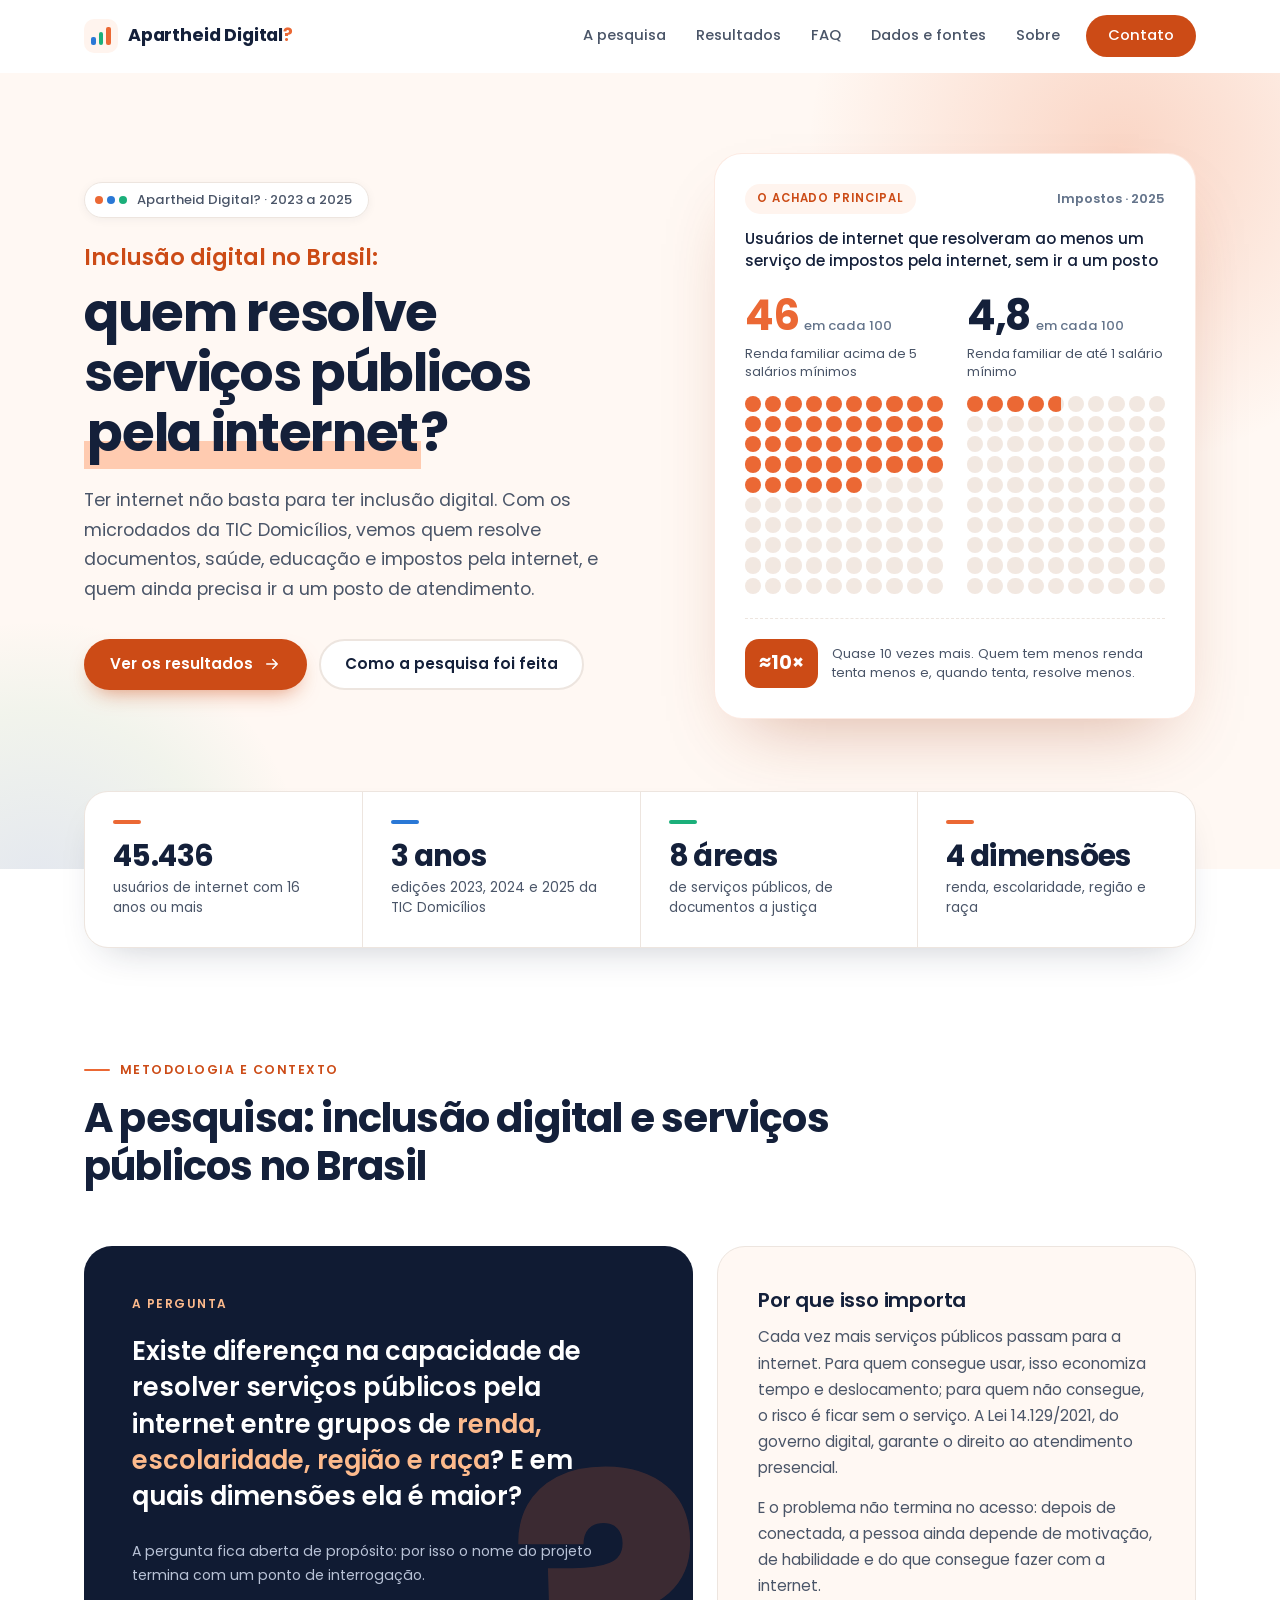
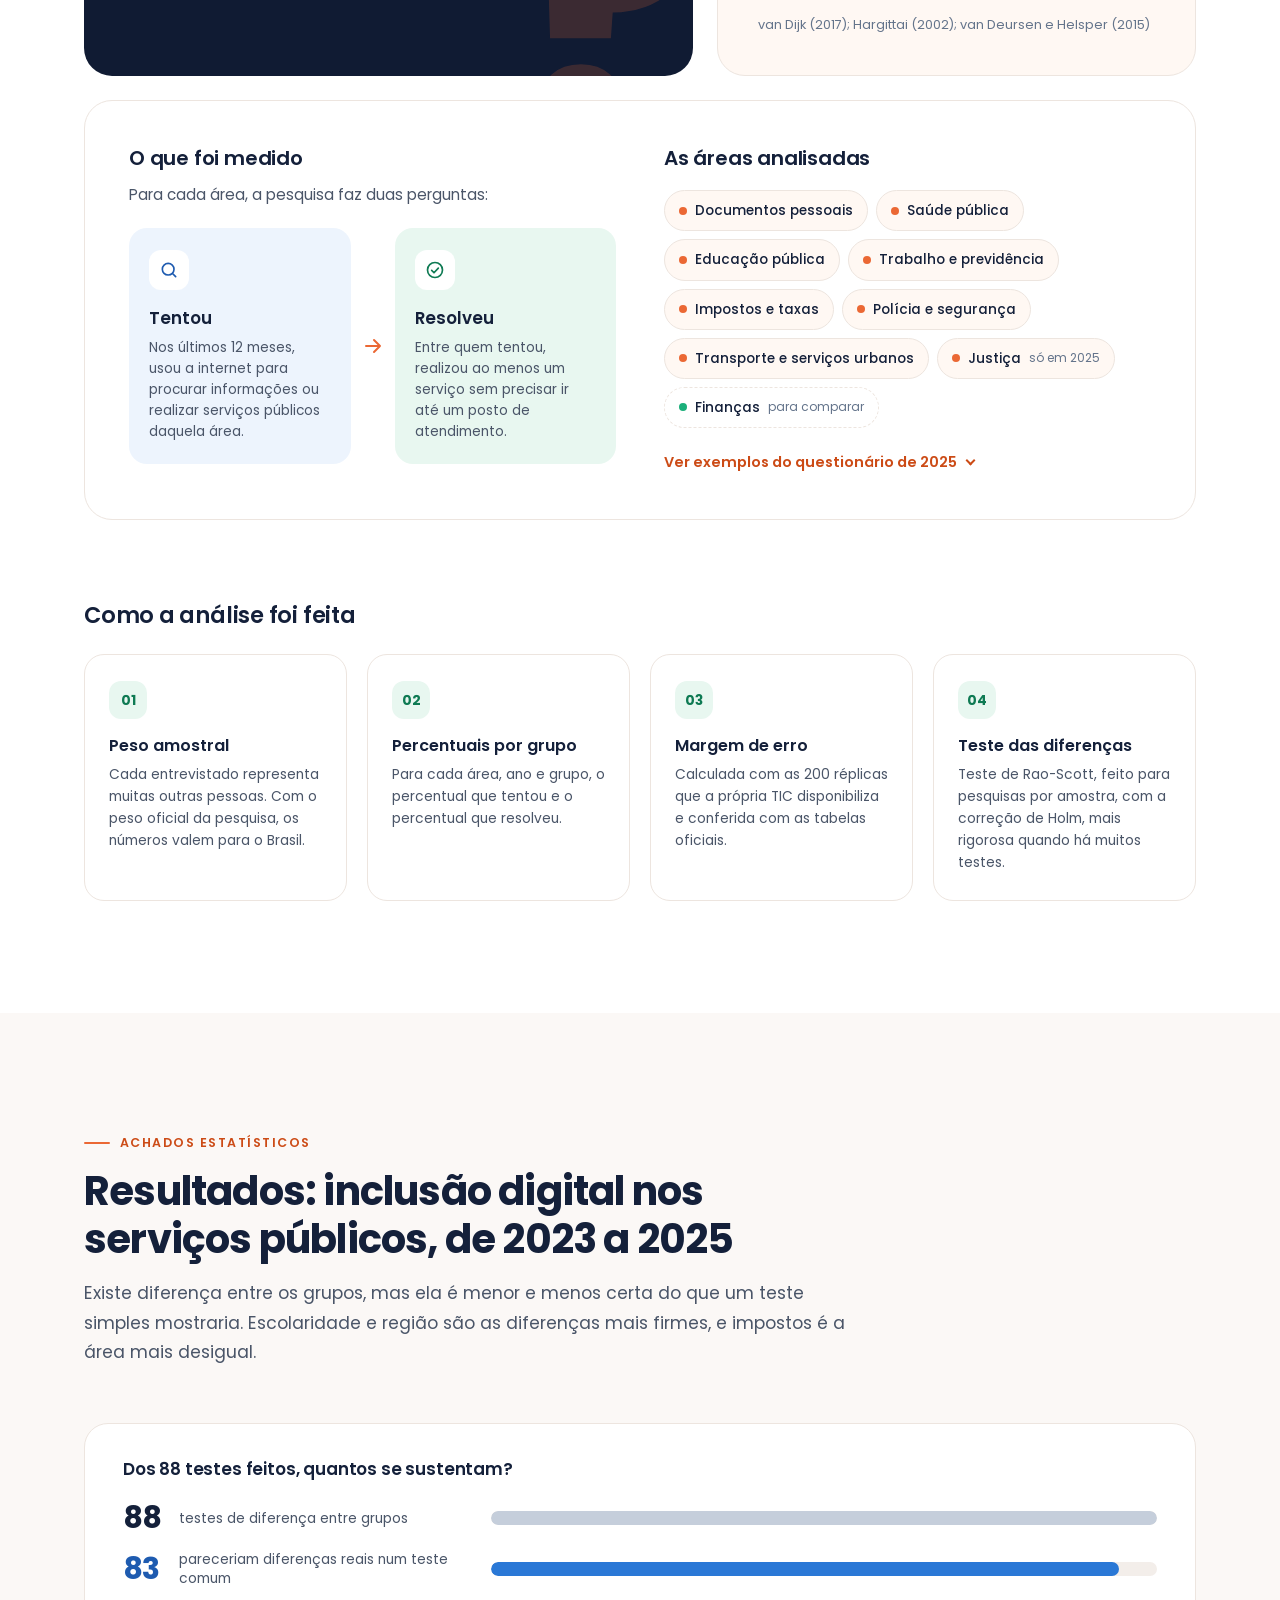
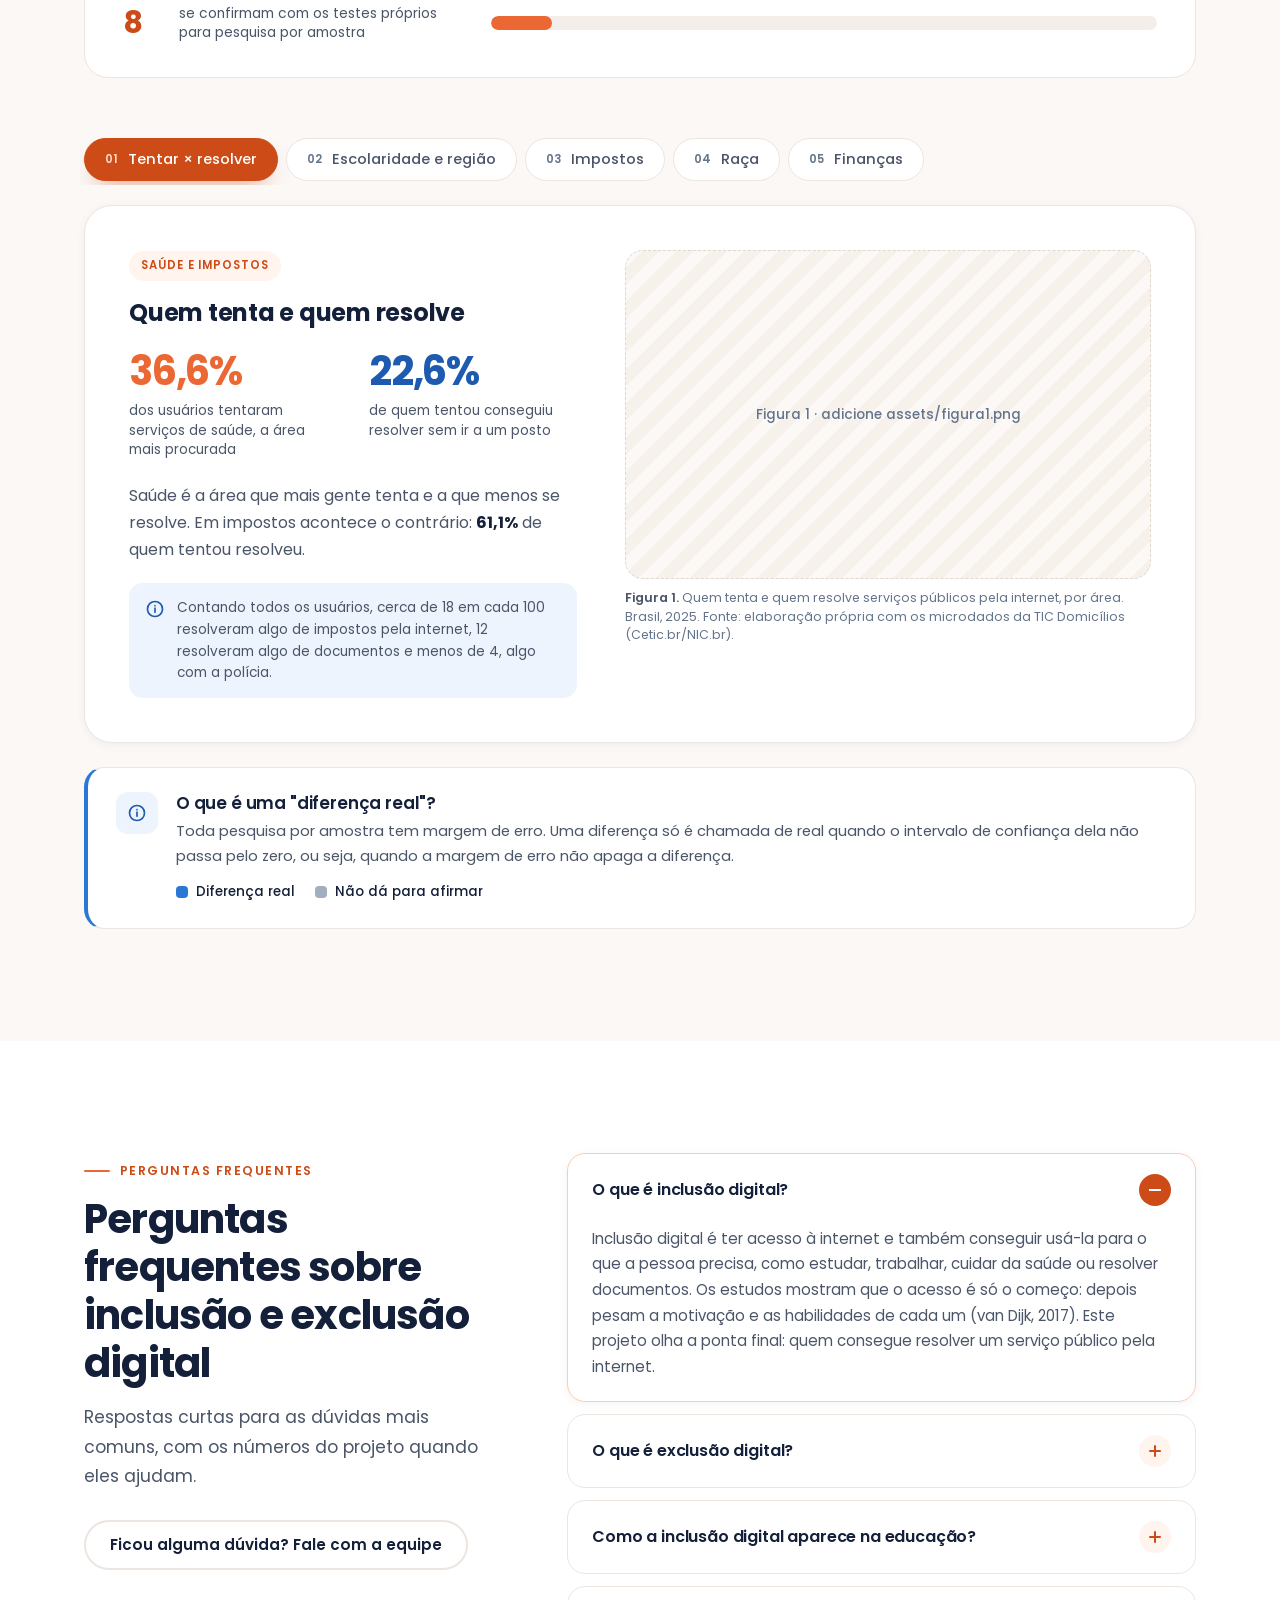
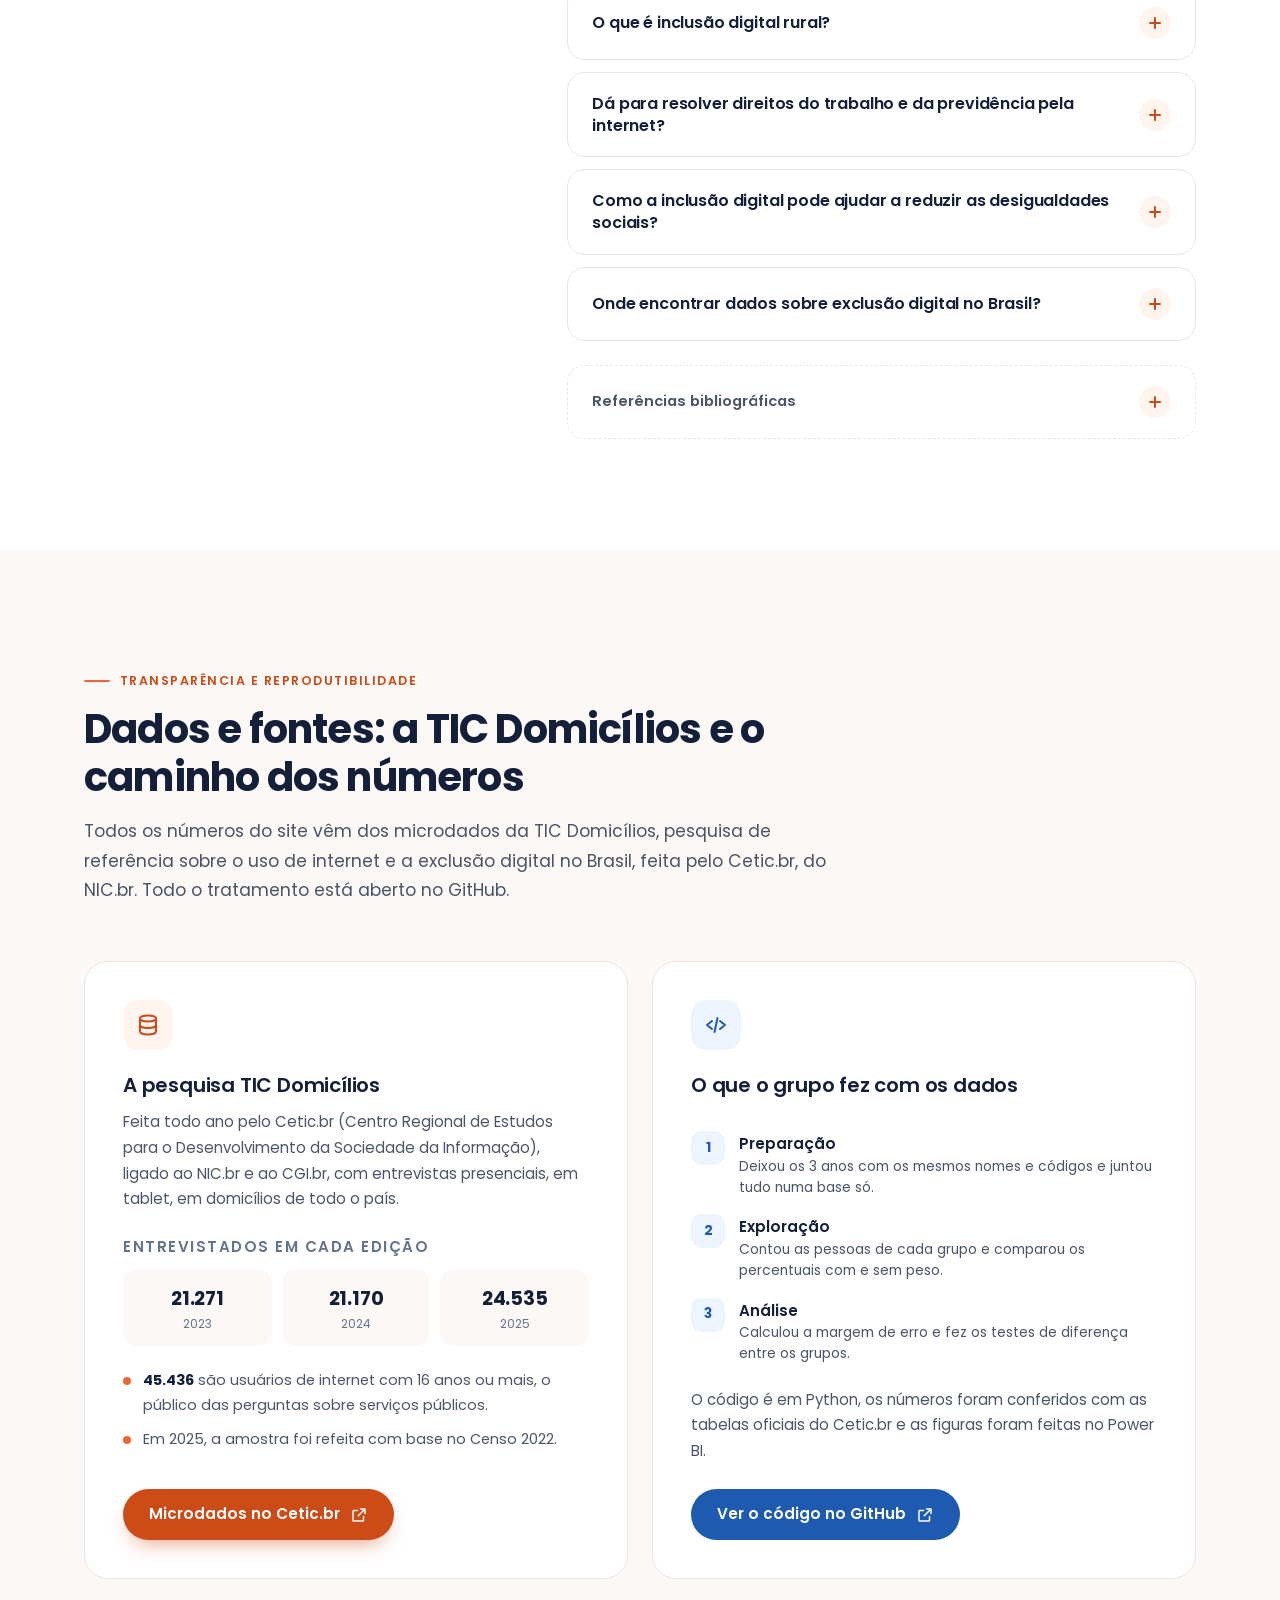
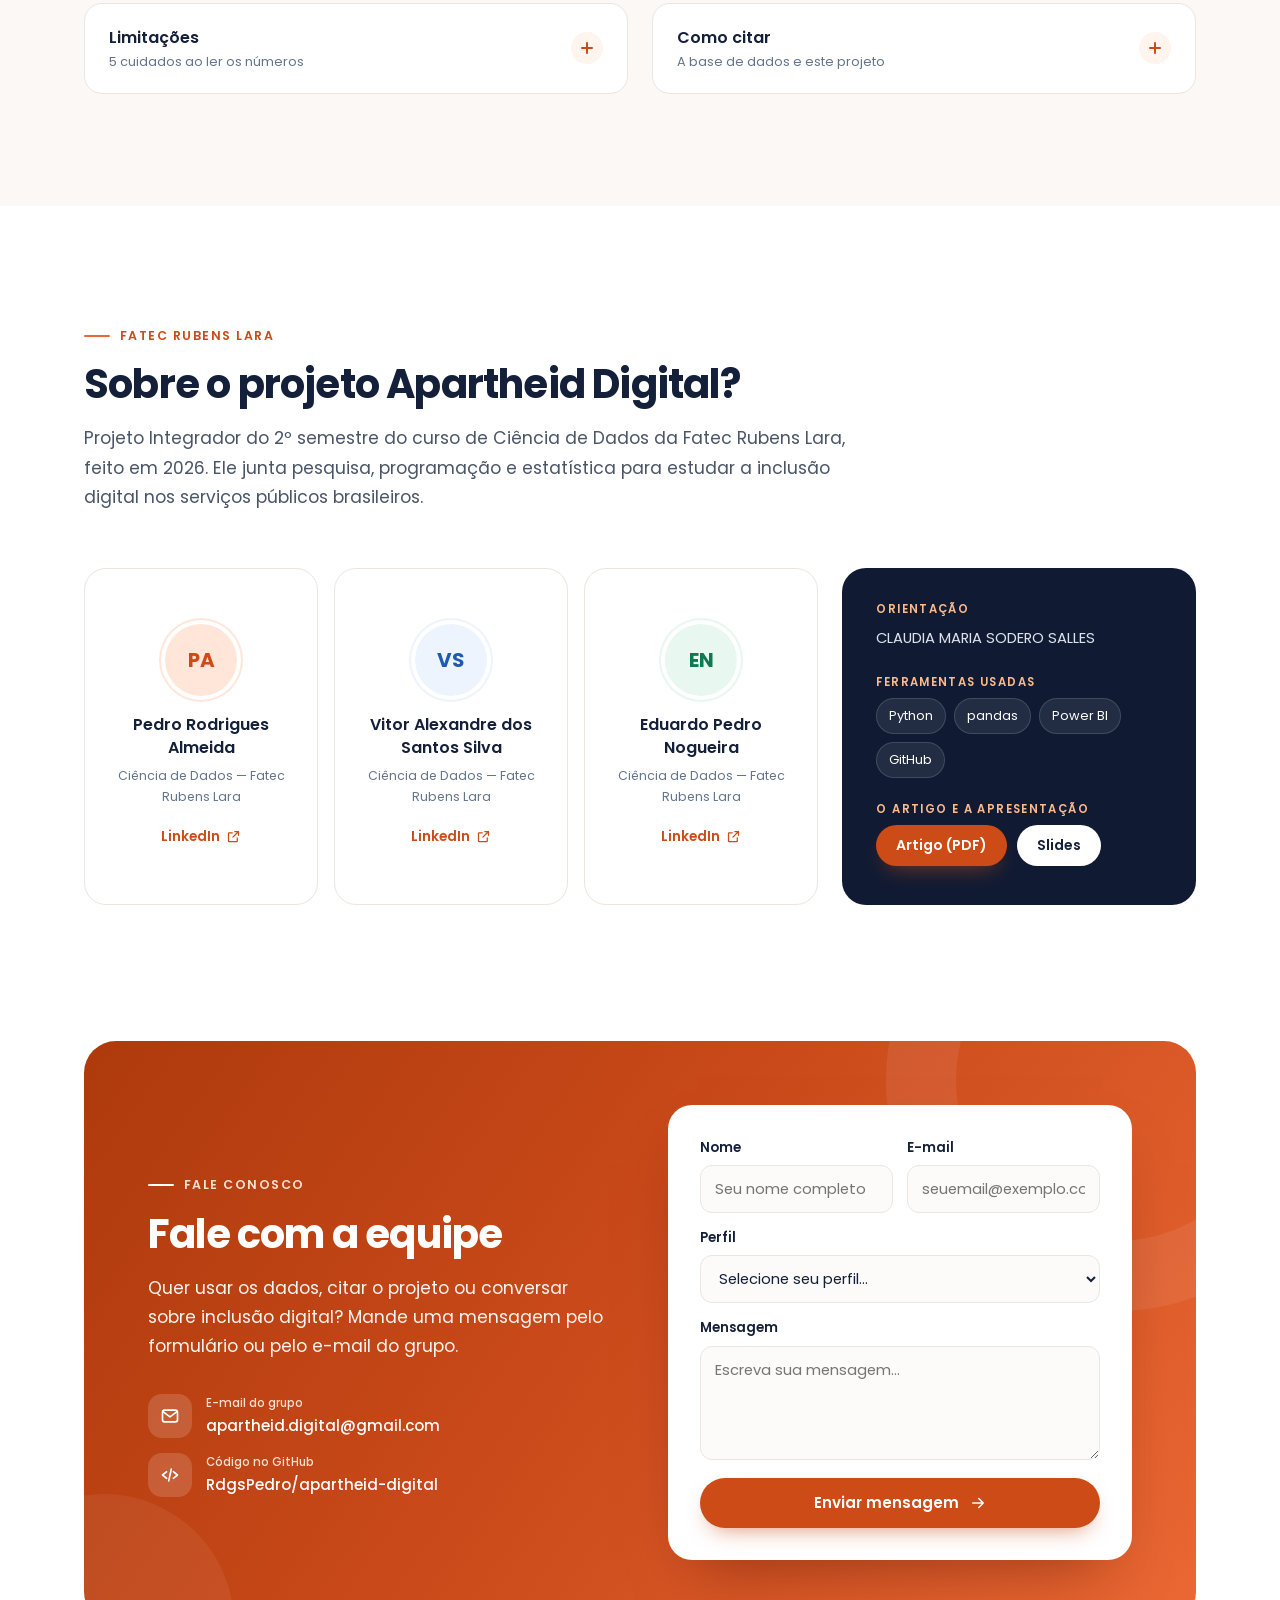
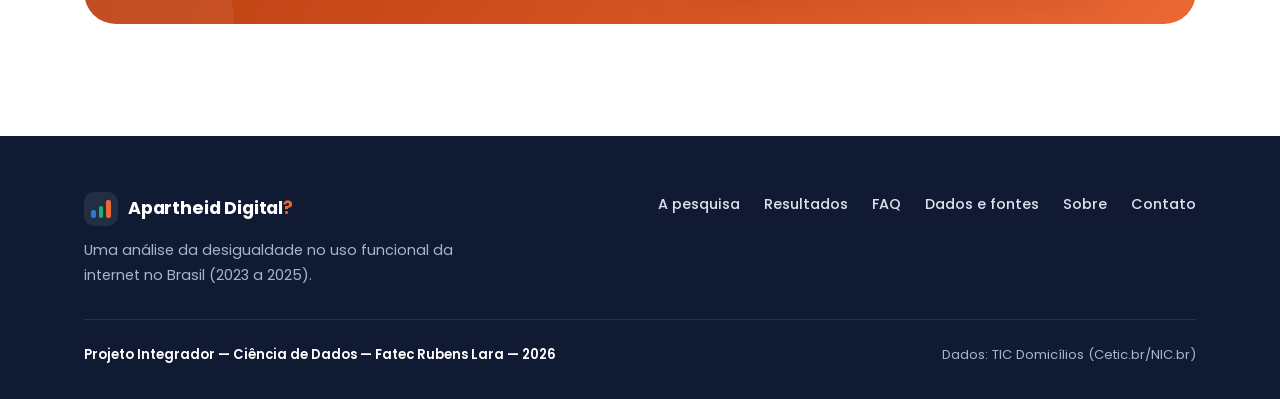
==== commit 1ad48f74: "Atualizando projeto - SEO" ====
--- a/index.html
+++ b/index.html
@@ -4,9 +4,9 @@
 <head>
     <meta charset="UTF-8">
     <meta name="viewport" content="width=device-width, initial-scale=1.0">
-    <title>Apartheid Digital? | Inclusão Digital e Serviços Públicos no Brasil (2023-2025)</title>
+    <title>Inclusão Digital no Brasil: Apartheid Digital? (2023-2025)</title>
     <meta name="description"
-        content="Ter internet não basta para ter inclusão digital. Análise dos microdados da TIC Domicílios (2023 a 2025) sobre quem consegue resolver serviços públicos pela internet e a exclusão digital no Brasil.">
+        content="Inclusão digital no Brasil: veja quem resolve serviços públicos pela internet e quem fica de fora. Explore os dados da TIC Domicílios.">
     <meta name="keywords"
         content="inclusão digital, o que é inclusão digital, exclusão digital no Brasil, apartheid digital, TIC Domicílios, governo digital">
     <meta name="author" content="Pedro Rodrigues Almeida, Vitor Alexandre dos Santos Silva, Eduardo Pedro Nogueira">
@@ -112,8 +112,8 @@
                 <div class="hero-in">
                     <p class="eyebrow"><span class="tri" aria-hidden="true"><i></i><i></i><i></i></span>Apartheid
                         Digital? · 2023 a 2025</p>
-                    <h1><span class="h1-kicker">Inclusão digital no Brasil:</span> quem consegue resolver serviços
-                        públicos <span class="hl">pela internet</span>?</h1>
+                    <h1><span class="h1-kicker">Inclusão digital no Brasil:</span> quem resolve serviços públicos <span
+                            class="hl">pela internet</span>?</h1>
                     <p class="hero-lead">
                         Ter internet não basta para ter inclusão digital. Com os microdados da TIC Domicílios, vemos
                         quem resolve documentos, saúde, educação e impostos pela internet, e quem ainda precisa ir a
@@ -875,8 +875,8 @@
                                     aria-hidden="true">PA</span>
                                 <h4>Pedro Rodrigues Almeida</h4>
                                 <p>Ciência de Dados — Fatec Rubens Lara</p>
-                                <a href="https://www.linkedin.com/" target="_blank" rel="noopener">LinkedIn <svg
-                                        class="i" aria-hidden="true">
+                                <a href="https://www.linkedin.com/in/pedro-rdgs-almeida/?isSelfProfile=true"
+                                    target="_blank" rel="noopener">LinkedIn <svg class="i" aria-hidden="true">
                                         <use href="#i-ext" />
                                     </svg></a>
                             </div>
@@ -885,8 +885,8 @@
                                     aria-hidden="true">VS</span>
                                 <h4>Vitor Alexandre dos Santos Silva</h4>
                                 <p>Ciência de Dados — Fatec Rubens Lara</p>
-                                <a href="https://www.linkedin.com/" target="_blank" rel="noopener">LinkedIn <svg
-                                        class="i" aria-hidden="true">
+                                <a href="https://www.linkedin.com/in/vitorrsilva/" target="_blank"
+                                    rel="noopener">LinkedIn <svg class="i" aria-hidden="true">
                                         <use href="#i-ext" />
                                     </svg></a>
                             </div>
@@ -895,8 +895,8 @@
                                     aria-hidden="true">EN</span>
                                 <h4>Eduardo Pedro Nogueira</h4>
                                 <p>Ciência de Dados — Fatec Rubens Lara</p>
-                                <a href="https://www.linkedin.com/" target="_blank" rel="noopener">LinkedIn <svg
-                                        class="i" aria-hidden="true">
+                                <a href="https://www.linkedin.com/in/eduardo-nogueira-812588216/" target="_blank"
+                                    rel="noopener">LinkedIn <svg class="i" aria-hidden="true">
                                         <use href="#i-ext" />
                                     </svg></a>
                             </div>
@@ -906,7 +906,7 @@
                     <aside class="side-card reveal" style="--rd:.2s">
                         <div>
                             <h3>Orientação</h3>
-                            <p>[Nome do professor ou da professora]</p>
+                            <p>CLAUDIA MARIA SODERO SALLES</p>
                         </div>
                         <div>
                             <h3>Ferramentas usadas</h3>
@@ -943,7 +943,7 @@
                                             aria-hidden="true">
                                             <use href="#i-mail" />
                                         </svg></span><span><small>E-mail do
-                                            grupo</small>[e-mail do grupo]</span></a></li>
+                                            grupo</small>apartheid.digital@gmail.com</span></a></li>
                             <li><a href="https://github.com/RdgsPedro/apartheid-digital" target="_blank"
                                     rel="noopener"><span class="ico"><svg class="i" aria-hidden="true">
                                             <use href="#i-code" />
@@ -1047,13 +1047,13 @@
                     const open = navLinks.classList.toggle('is-open');
                     toggle.setAttribute('aria-expanded', open ? 'true' : 'false');
                 });
-                navLinks.addEventListener('click', (e) => {if (e.target.closest('a')) closeMenu();});
-                document.addEventListener('keydown', (e) => {if (e.key === 'Escape') closeMenu();});
+                navLinks.addEventListener('click', (e) => { if (e.target.closest('a')) closeMenu(); });
+                document.addEventListener('keydown', (e) => { if (e.key === 'Escape') closeMenu(); });
 
                 /* Sombra no cabeçalho ao rolar */
                 const onScroll = () => header.classList.toggle('is-scrolled', window.scrollY > 8);
                 onScroll();
-                window.addEventListener('scroll', onScroll, {passive: true});
+                window.addEventListener('scroll', onScroll, { passive: true });
 
                 /* Grades de 100 pontos do achado principal */
                 document.querySelectorAll('.dots').forEach((grid) => {
@@ -1084,12 +1084,12 @@
                                 io.unobserve(entry.target);
                             }
                         });
-                    }, {threshold: 0.12, rootMargin: '0px 0px -40px 0px'});
+                    }, { threshold: 0.12, rootMargin: '0px 0px -40px 0px' });
                     revealEls.forEach((el) => io.observe(el));
 
                     /* Destaca no menu a seção que está na tela */
                     const links = {};
-                    navLinks.querySelectorAll('a[href^="#"]').forEach((a) => {links[a.getAttribute('href').slice(1)] = a;});
+                    navLinks.querySelectorAll('a[href^="#"]').forEach((a) => { links[a.getAttribute('href').slice(1)] = a; });
                     const spy = new IntersectionObserver((entries) => {
                         entries.forEach((entry) => {
                             if (!entry.isIntersecting) return;
@@ -1097,7 +1097,7 @@
                             const link = links[entry.target.id];
                             if (link && !link.classList.contains('btn')) link.classList.add('is-active');
                         });
-                    }, {rootMargin: '-45% 0px -50% 0px'});
+                    }, { rootMargin: '-45% 0px -50% 0px' });
                     document.querySelectorAll('main section[id]').forEach((s) => spy.observe(s));
                 } else {
                     revealEls.forEach((el) => el.classList.add('is-visible'));
@@ -1115,9 +1115,9 @@
                         panels[j].hidden = !on;
                     });
                     if (focus) tabs[index].focus();
-                    tabs[index].scrollIntoView({block: 'nearest', inline: 'nearest'});
+                    tabs[index].scrollIntoView({ block: 'nearest', inline: 'nearest' });
                 };
-                panels.forEach((p, j) => {p.hidden = j !== 0;});
+                panels.forEach((p, j) => { p.hidden = j !== 0; });
                 tabs.forEach((tab, i) => {
                     tab.addEventListener('click', () => selectTab(i, false));
                     tab.addEventListener('keydown', (e) => {
@@ -1126,7 +1126,7 @@
                         if (e.key === 'ArrowLeft') next = (i - 1 + tabs.length) % tabs.length;
                         if (e.key === 'Home') next = 0;
                         if (e.key === 'End') next = tabs.length - 1;
-                        if (next !== null) {e.preventDefault(); selectTab(next, true);}
+                        if (next !== null) { e.preventDefault(); selectTab(next, true); }
                     });
                 });
 
@@ -1160,7 +1160,7 @@
                         } catch (err) {
                             label.textContent = 'Selecione o texto para copiar';
                         }
-                        setTimeout(() => {label.textContent = 'Copiar referência';}, 2200);
+                        setTimeout(() => { label.textContent = 'Copiar referência'; }, 2200);
                     });
                 });
             } catch (err) {
--- a/style.css
+++ b/style.css
@@ -1802,7 +1802,7 @@
     background: #fff;
     border: 1px solid var(--line);
     border-radius: 22px;
-    padding: 32px 20px 26px;
+    padding: 55px 20px 55px;
     text-align: center;
     transition: transform 0.2s, box-shadow 0.2s;
 }
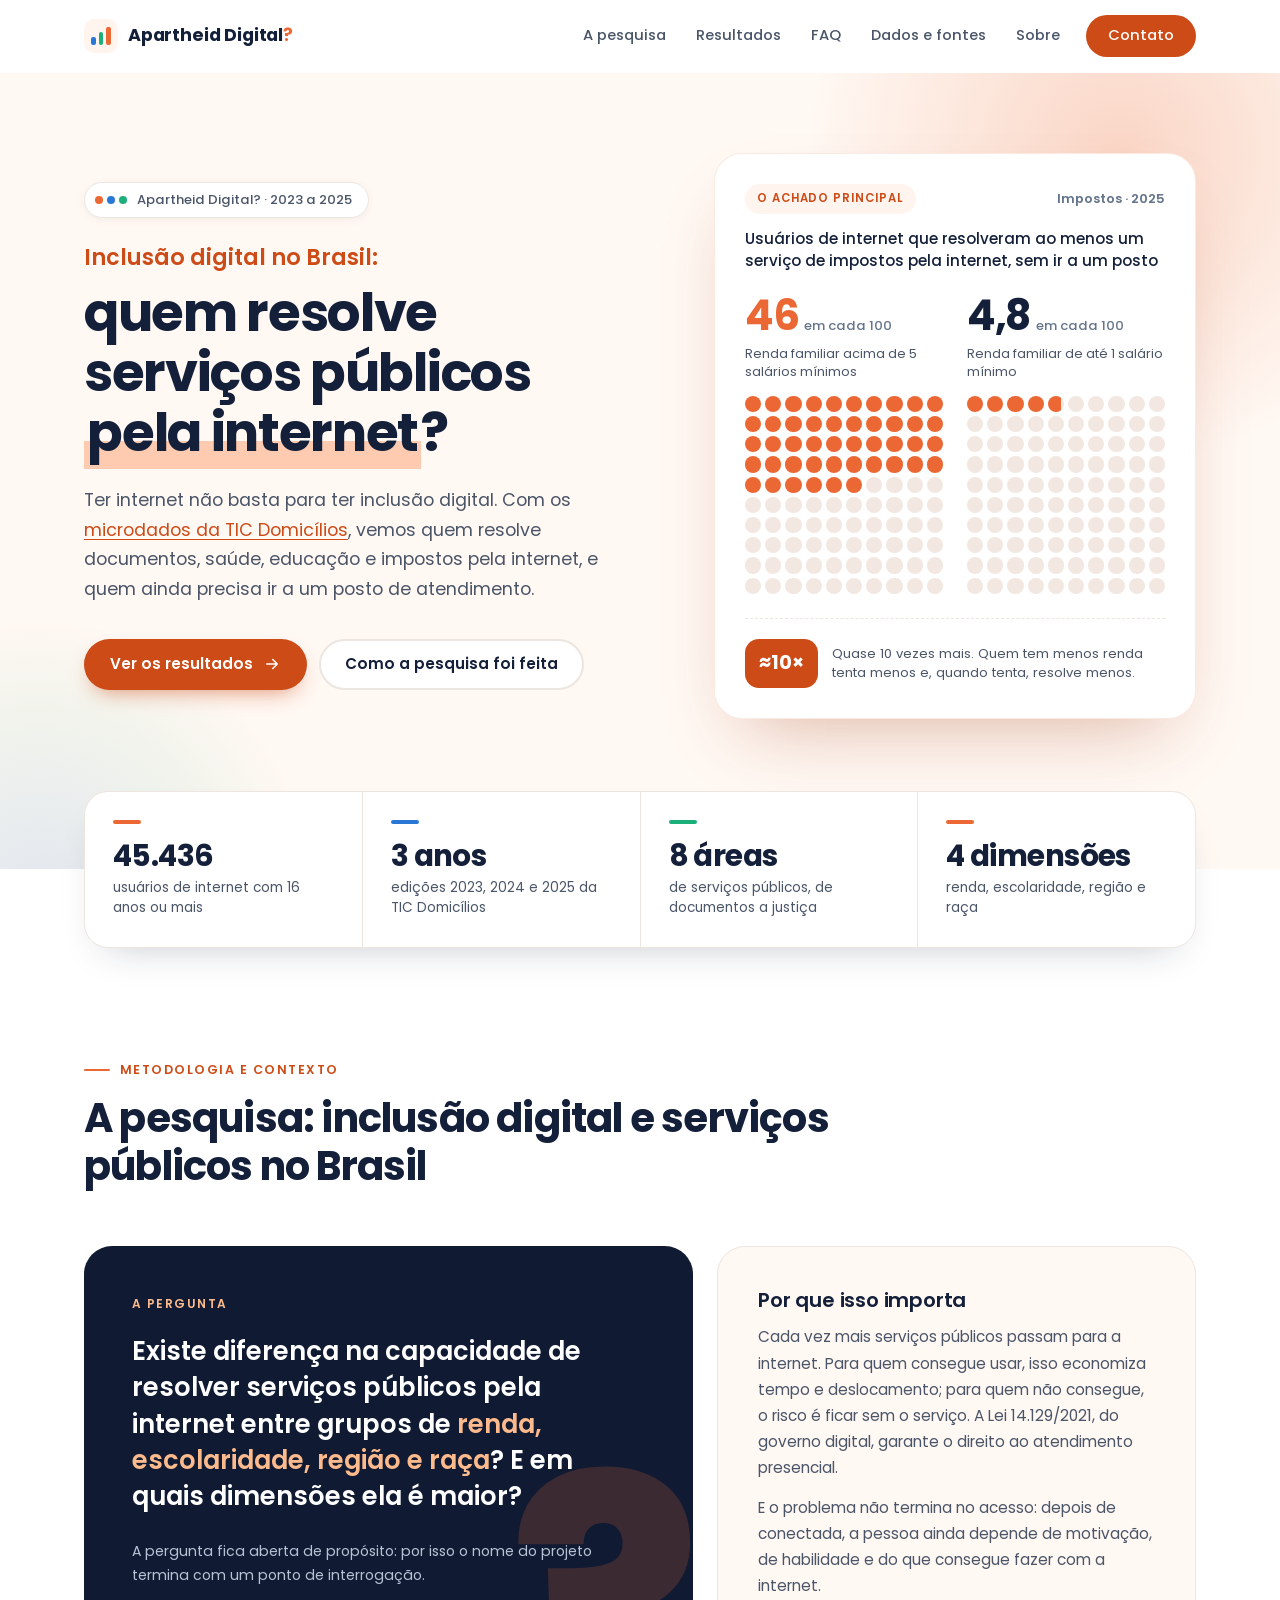
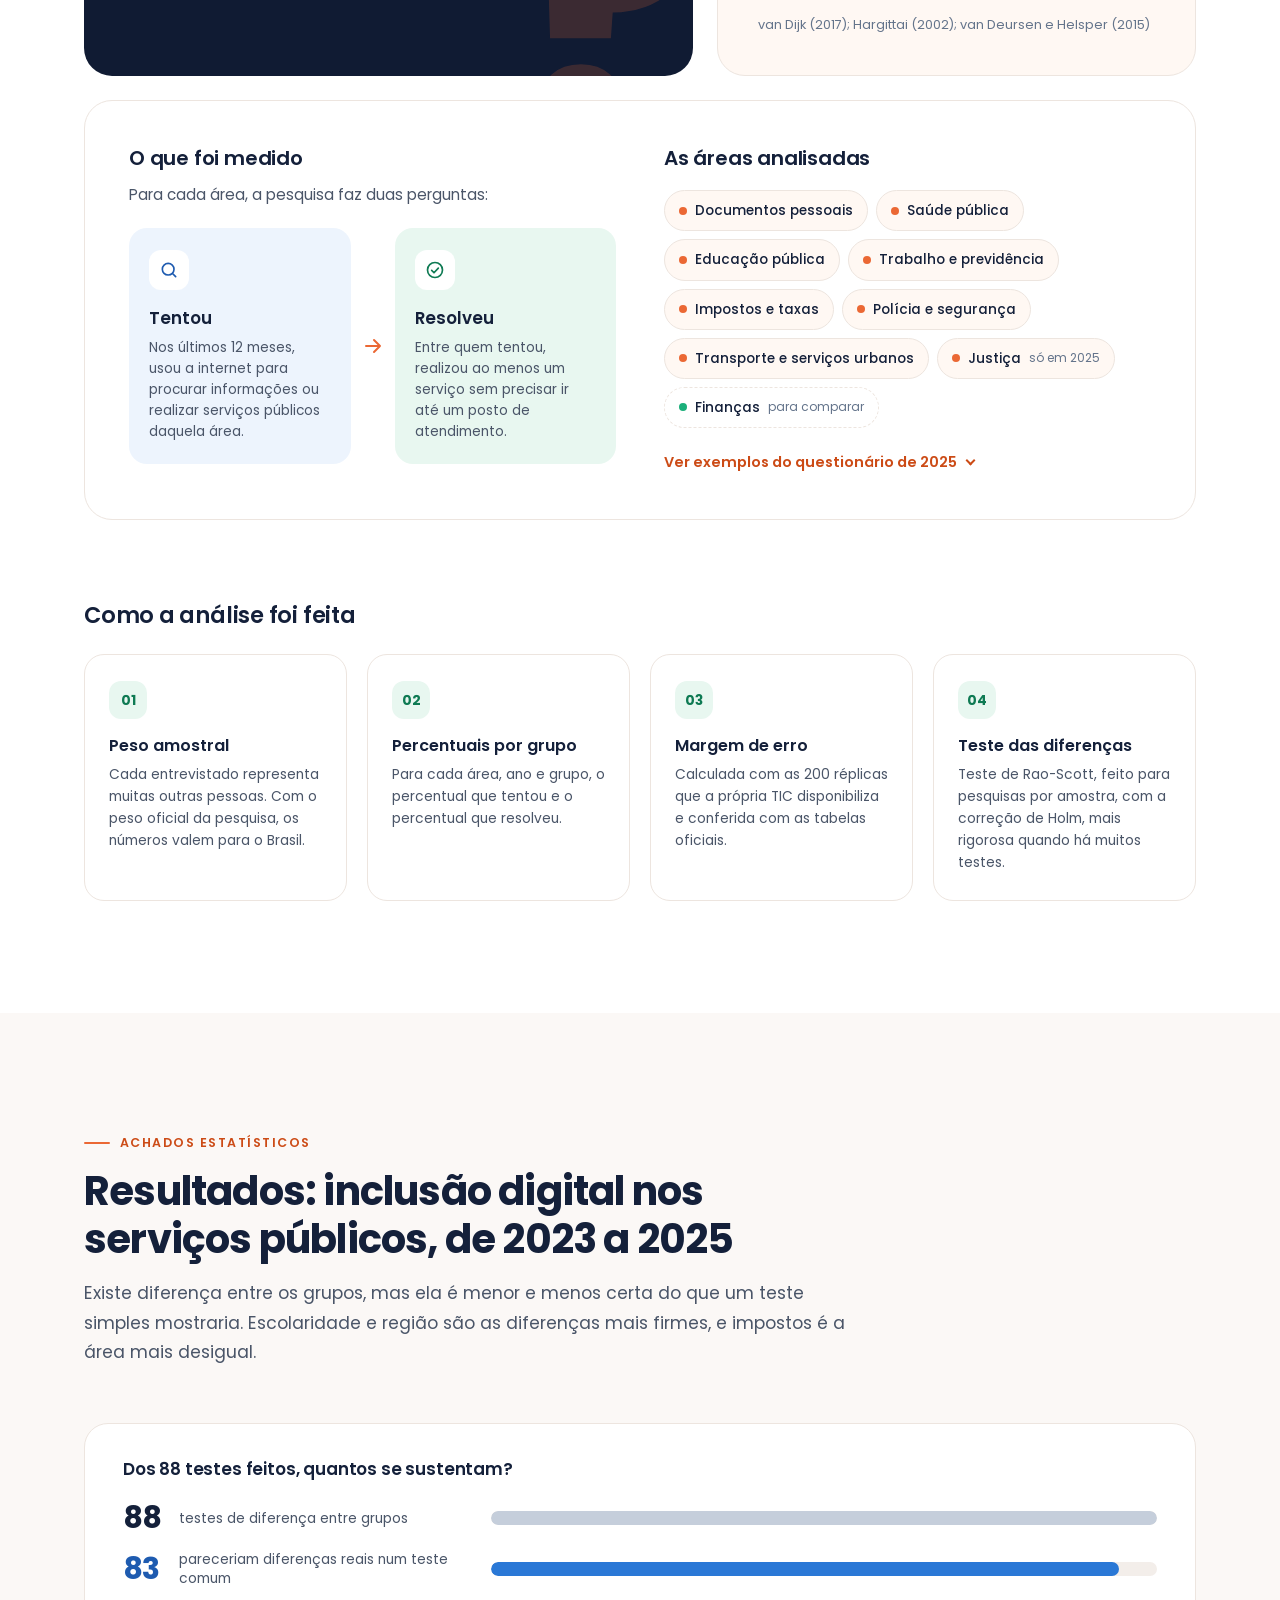
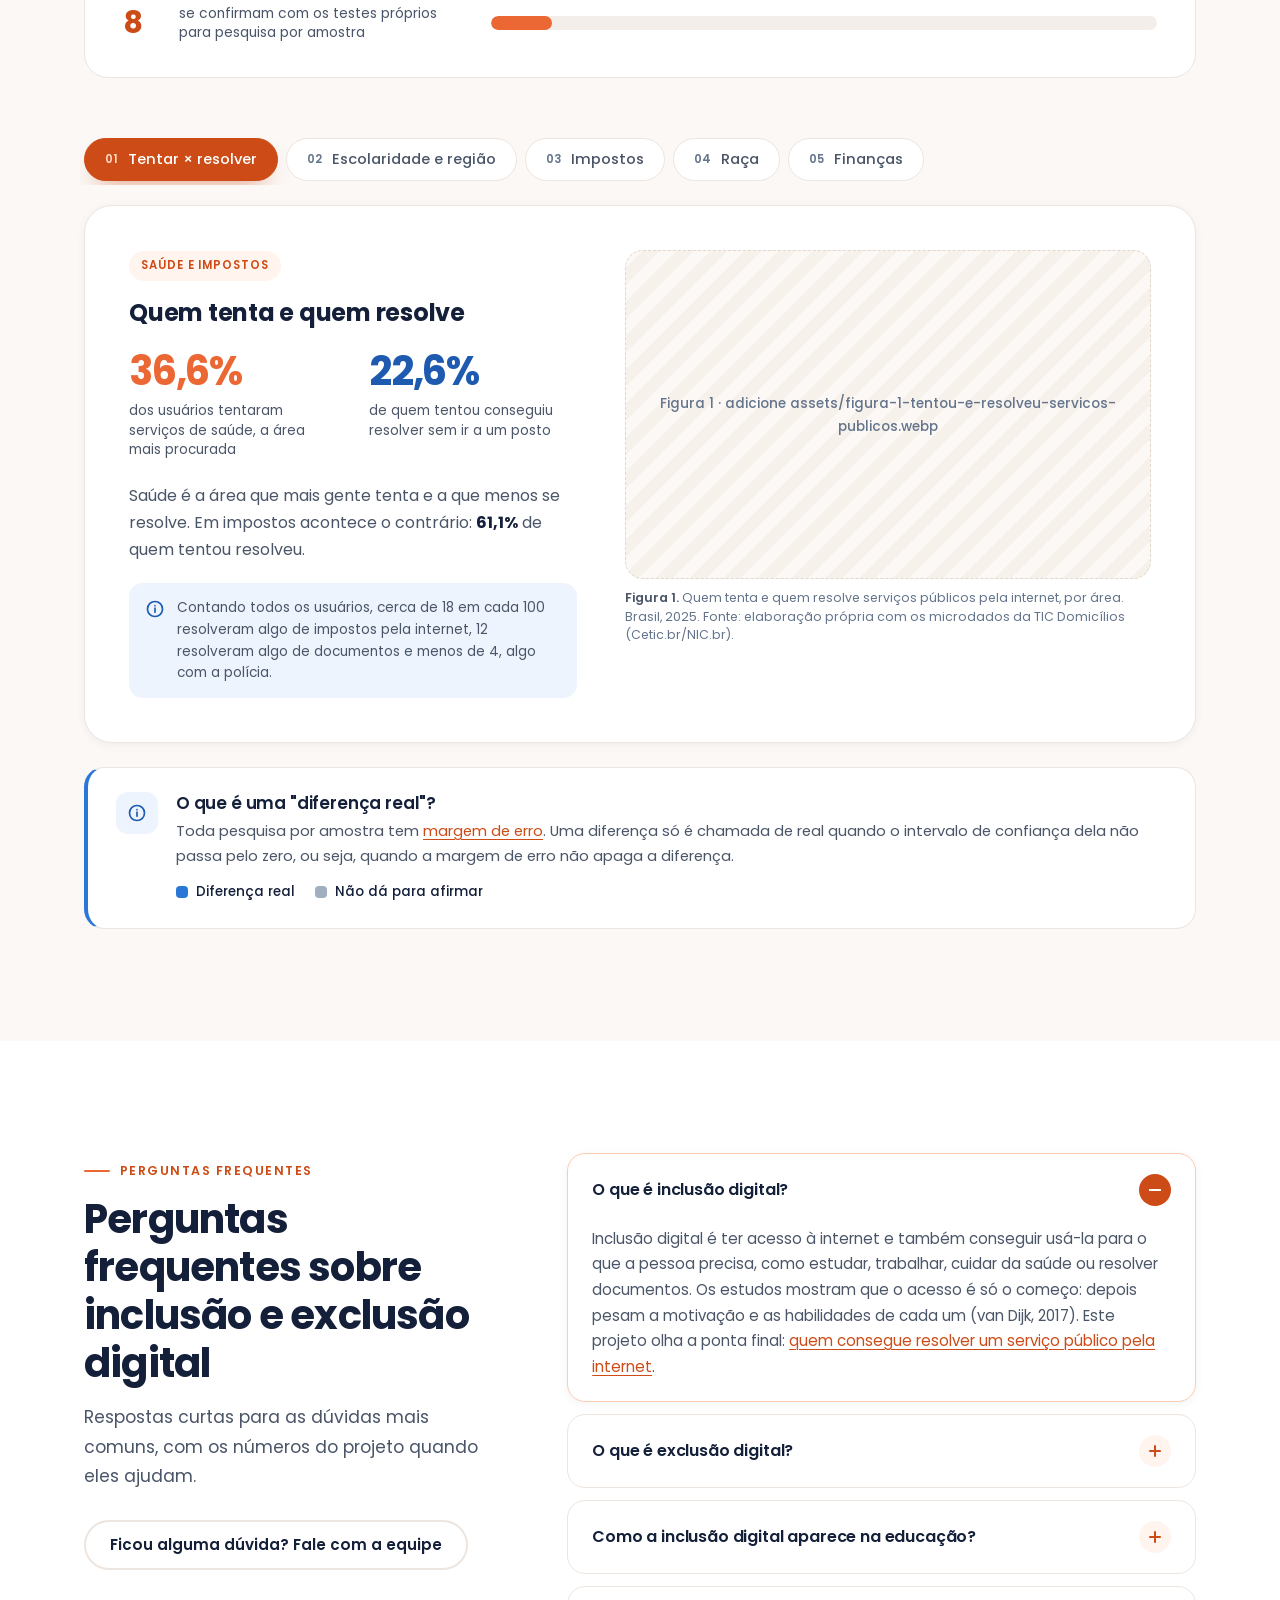
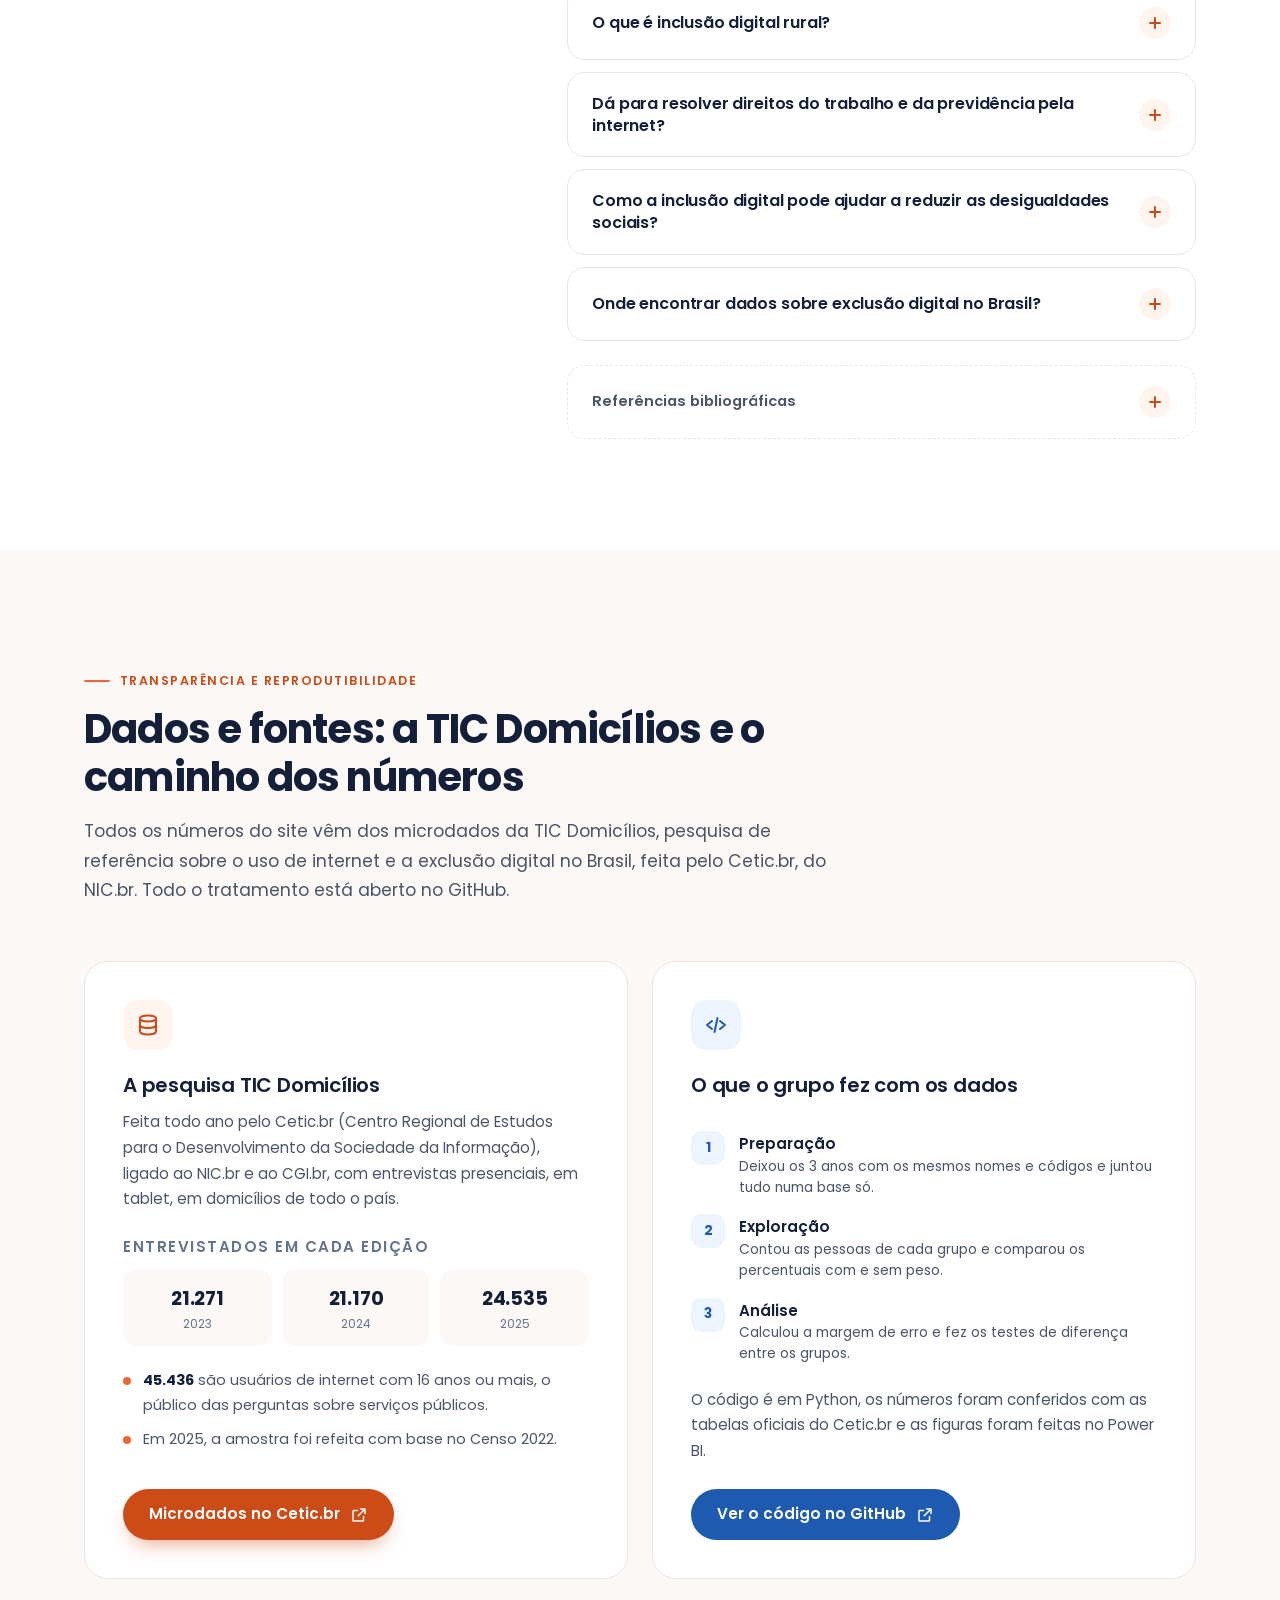
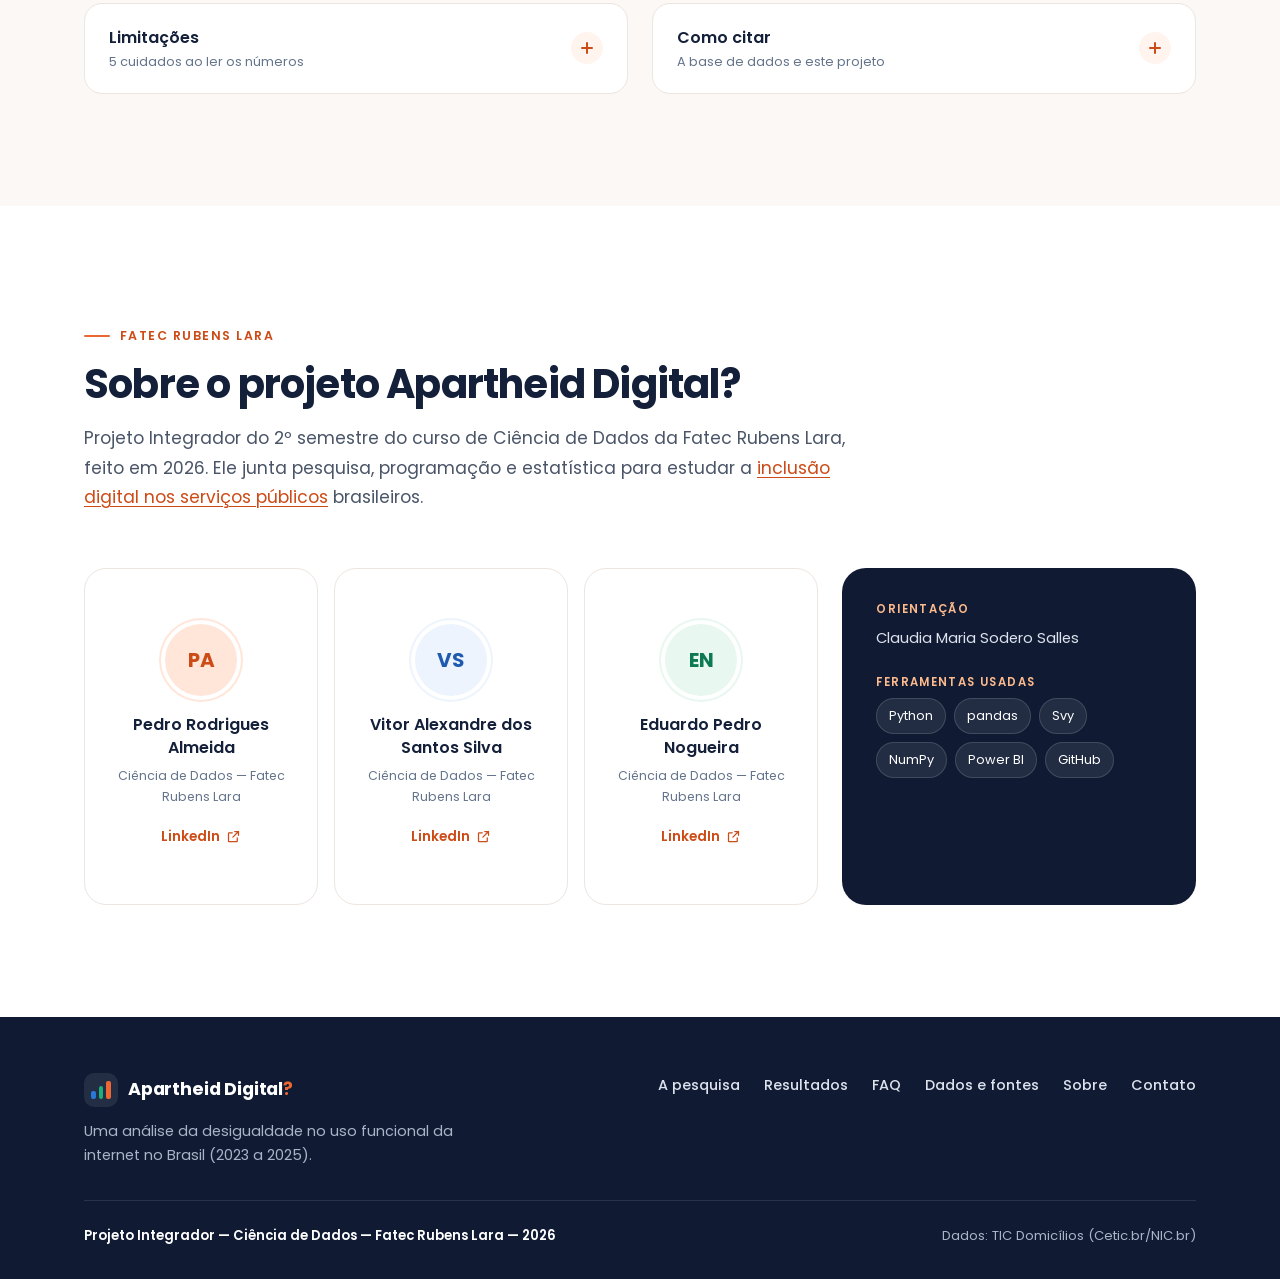
==== commit 8e92193e: "SEO: canonical, Open Graph, JSON-LD, links internos e sitemap" ====
--- a/index.html
+++ b/index.html
@@ -12,12 +12,31 @@
     <meta name="author" content="Pedro Rodrigues Almeida, Vitor Alexandre dos Santos Silva, Eduardo Pedro Nogueira">
     <meta name="theme-color" content="#EB6834">
 
+    <!-- Enquanto o site não for lançado: bloqueia a indexação. REMOVER esta linha no dia do lançamento. -->
+    <meta name="robots" content="noindex, nofollow">
+    <link rel="canonical" href="https://rdgspedro.github.io/inclusao-digital-brasil/">
+
+    <!-- Compartilhamento (LinkedIn, WhatsApp, Facebook, X) -->
+    <meta property="og:type" content="website">
+    <meta property="og:locale" content="pt_BR">
+    <meta property="og:site_name" content="Apartheid Digital?">
+    <meta property="og:title" content="Inclusão Digital no Brasil: Apartheid Digital? (2023-2025)">
+    <meta property="og:description"
+        content="Inclusão digital no Brasil: veja quem resolve serviços públicos pela internet e quem fica de fora. Explore os dados da TIC Domicílios.">
+    <meta property="og:url" content="https://rdgspedro.github.io/inclusao-digital-brasil/">
+    <meta property="og:image"
+        content="https://rdgspedro.github.io/inclusao-digital-brasil/assets/og-apartheid-digital.png">
+    <meta property="og:image:width" content="1200">
+    <meta property="og:image:height" content="630">
+    <meta property="og:image:alt"
+        content="Inclusão digital no Brasil: de cada 100 usuários com renda acima de 5 salários mínimos, 46 resolveram impostos pela internet; com renda de até 1 salário mínimo, 4,8.">
+    <meta name="twitter:card" content="summary_large_image">
+
     <link rel="icon" type="image/png" href="assets/favicon.png">
 
     <link rel="preconnect" href="https://fonts.googleapis.com">
     <link rel="preconnect" href="https://fonts.gstatic.com" crossorigin>
-    <link href="https://fonts.googleapis.com/css2?family=Poppins:wght@400;500;600;700;800&display=swap"
-        rel="stylesheet">
+    <link href="https://fonts.googleapis.com/css2?family=Poppins:wght@400;500;600;700&display=swap" rel="stylesheet">
 
     <!-- Google Analytics (GA4) - Substitua G-XXXXXXXXXX pelo seu ID de medição -->
     <!--
@@ -29,6 +48,183 @@
     gtag('config', 'G-XXXXXXXXXX');
   </script>
   -->
+
+    <!-- Dados estruturados (JSON-LD) -->
+    <script type="application/ld+json">
+{
+  "@context": "https://schema.org",
+  "@graph": [
+    {
+      "@type": "WebSite",
+      "@id": "https://rdgspedro.github.io/inclusao-digital-brasil/#website",
+      "url": "https://rdgspedro.github.io/inclusao-digital-brasil/",
+      "name": "Apartheid Digital?",
+      "description": "Inclusão digital no Brasil: veja quem resolve serviços públicos pela internet e quem fica de fora. Explore os dados da TIC Domicílios.",
+      "inLanguage": "pt-BR",
+      "author": [
+        {
+          "@id": "https://rdgspedro.github.io/inclusao-digital-brasil/#pedro"
+        },
+        {
+          "@id": "https://rdgspedro.github.io/inclusao-digital-brasil/#vitor"
+        },
+        {
+          "@id": "https://rdgspedro.github.io/inclusao-digital-brasil/#eduardo"
+        }
+      ]
+    },
+    {
+      "@type": "WebPage",
+      "@id": "https://rdgspedro.github.io/inclusao-digital-brasil/#webpage",
+      "url": "https://rdgspedro.github.io/inclusao-digital-brasil/",
+      "name": "Inclusão Digital no Brasil: Apartheid Digital? (2023-2025)",
+      "description": "Inclusão digital no Brasil: veja quem resolve serviços públicos pela internet e quem fica de fora. Explore os dados da TIC Domicílios.",
+      "inLanguage": "pt-BR",
+      "isPartOf": {
+        "@id": "https://rdgspedro.github.io/inclusao-digital-brasil/#website"
+      },
+      "primaryImageOfPage": {
+        "@type": "ImageObject",
+        "url": "https://rdgspedro.github.io/inclusao-digital-brasil/assets/og-apartheid-digital.png",
+        "width": 1200,
+        "height": 630
+      },
+      "about": {
+        "@type": "Thing",
+        "name": "Inclusão digital no Brasil"
+      },
+      "isBasedOn": {
+        "@id": "https://rdgspedro.github.io/inclusao-digital-brasil/#dataset"
+      },
+      "author": [
+        {
+          "@id": "https://rdgspedro.github.io/inclusao-digital-brasil/#pedro"
+        },
+        {
+          "@id": "https://rdgspedro.github.io/inclusao-digital-brasil/#vitor"
+        },
+        {
+          "@id": "https://rdgspedro.github.io/inclusao-digital-brasil/#eduardo"
+        }
+      ]
+    },
+    {
+      "@type": "Dataset",
+      "@id": "https://rdgspedro.github.io/inclusao-digital-brasil/#dataset",
+      "name": "TIC Domicílios 2023, 2024 e 2025 (microdados)",
+      "description": "Pesquisa sobre o uso das tecnologias de informação e comunicação nos domicílios brasileiros, fonte de todos os números deste site.",
+      "url": "https://cetic.br/pt/pesquisa/domicilios/microdados/",
+      "creator": {
+        "@type": "Organization",
+        "name": "Cetic.br/NIC.br",
+        "url": "https://cetic.br/"
+      },
+      "temporalCoverage": "2023/2025",
+      "spatialCoverage": "Brasil",
+      "inLanguage": "pt-BR"
+    },
+    {
+      "@type": "FAQPage",
+      "@id": "https://rdgspedro.github.io/inclusao-digital-brasil/#faq",
+      "inLanguage": "pt-BR",
+      "mainEntity": [
+        {
+          "@type": "Question",
+          "name": "O que é inclusão digital?",
+          "acceptedAnswer": {
+            "@type": "Answer",
+            "text": "Inclusão digital é ter acesso à internet e também conseguir usá-la para o que a pessoa precisa, como estudar, trabalhar, cuidar da saúde ou resolver documentos. Os estudos mostram que o acesso é só o começo: depois pesam a motivação e as habilidades de cada um (van Dijk, 2017). Este projeto olha a ponta final: quem consegue resolver um serviço público pela internet."
+          }
+        },
+        {
+          "@type": "Question",
+          "name": "O que é exclusão digital?",
+          "acceptedAnswer": {
+            "@type": "Answer",
+            "text": "É a distância entre pessoas, famílias, empresas e regiões de níveis socioeconômicos diferentes, tanto nas oportunidades de acessar as tecnologias de informação e comunicação quanto no uso da internet para atividades variadas (OECD, 2001). Também é chamada de desigualdade digital."
+          }
+        },
+        {
+          "@type": "Question",
+          "name": "Como a inclusão digital aparece na educação?",
+          "acceptedAnswer": {
+            "@type": "Answer",
+            "text": "Na educação, inclusão digital também é conseguir fazer pela internet a inscrição no Enem, no Prouni ou no Sisu, ou a matrícula numa escola ou universidade pública. Em 2025, 18,5% dos usuários tentaram esses serviços pela internet, e 36,7% de quem tentou resolveu sem ir a um posto. A diferença entre as regiões em educação foi uma das 8 que se confirmaram, em 2025."
+          }
+        },
+        {
+          "@type": "Question",
+          "name": "O que é inclusão digital rural?",
+          "acceptedAnswer": {
+            "@type": "Answer",
+            "text": "É a inclusão digital pensada para quem mora no campo, onde o acesso à internet costuma ser menor que na cidade. Este projeto não separa zona rural e urbana, mas mostra diferenças entre as regiões do país. A própria TIC Domicílios publica indicadores separados por área urbana e rural."
+          }
+        },
+        {
+          "@type": "Question",
+          "name": "Dá para resolver direitos do trabalho e da previdência pela internet?",
+          "acceptedAnswer": {
+            "@type": "Answer",
+            "text": "Dá, e muita gente tenta: em 2025, 29,2% dos usuários procuraram pela internet serviços como INSS, FGTS, seguro-desemprego ou aposentadoria. Mas só 37,7% de quem tentou conseguiu resolver sem ir a um posto. A maioria precisou ir a um posto para terminar ou só encontrou informações."
+          }
+        },
+        {
+          "@type": "Question",
+          "name": "Como a inclusão digital pode ajudar a reduzir as desigualdades sociais?",
+          "acceptedAnswer": {
+            "@type": "Answer",
+            "text": "A desigualdade digital costuma seguir a social: quem tem menos renda e menos escolaridade usa menos os serviços de governo pela internet (Barbosa et al., 2022). Por isso, levar serviços para a internet sem apoio pode aumentar a distância, como mostram os resultados deste projeto em impostos. Ensinar a usar os serviços e manter o atendimento presencial, como prevê a Lei 14.129/2021, ajuda a não deixar ninguém para trás."
+          }
+        },
+        {
+          "@type": "Question",
+          "name": "Onde encontrar dados sobre exclusão digital no Brasil?",
+          "acceptedAnswer": {
+            "@type": "Answer",
+            "text": "A principal fonte é a TIC Domicílios, do Cetic.br, que sai todo ano e tem os microdados abertos no site do Cetic.br. O IBGE também pergunta sobre acesso à internet na PNAD Contínua. Este projeto usou os microdados da TIC Domicílios de 2023 a 2025."
+          }
+        }
+      ]
+    },
+    {
+      "@type": "Person",
+      "@id": "https://rdgspedro.github.io/inclusao-digital-brasil/#pedro",
+      "name": "Pedro Rodrigues Almeida",
+      "sameAs": [
+        "https://www.linkedin.com/in/pedro-rdgs-almeida/"
+      ],
+      "affiliation": {
+        "@type": "CollegeOrUniversity",
+        "name": "Fatec Rubens Lara"
+      }
+    },
+    {
+      "@type": "Person",
+      "@id": "https://rdgspedro.github.io/inclusao-digital-brasil/#vitor",
+      "name": "Vitor Alexandre dos Santos Silva",
+      "sameAs": [
+        "https://www.linkedin.com/in/vitorrsilva/"
+      ],
+      "affiliation": {
+        "@type": "CollegeOrUniversity",
+        "name": "Fatec Rubens Lara"
+      }
+    },
+    {
+      "@type": "Person",
+      "@id": "https://rdgspedro.github.io/inclusao-digital-brasil/#eduardo",
+      "name": "Eduardo Pedro Nogueira",
+      "sameAs": [
+        "https://www.linkedin.com/in/eduardo-nogueira-812588216/"
+      ],
+      "affiliation": {
+        "@type": "CollegeOrUniversity",
+        "name": "Fatec Rubens Lara"
+      }
+    }
+  ]
+}
+    </script>
 
     <script>document.documentElement.classList.add('js');</script>
     <link rel="stylesheet" href="style.css">
@@ -96,7 +292,7 @@
                     <li><a href="#faq">FAQ</a></li>
                     <li><a href="#dados-e-fontes">Dados e fontes</a></li>
                     <li><a href="#sobre">Sobre</a></li>
-                    <li><a href="#contato" class="btn btn-sm">Contato</a></li>
+                    <li><a href="mailto:apartheid.digital@gmail.com" class="btn btn-sm">Contato</a></li>
                 </ul>
             </nav>
             <button class="menu-toggle" id="menuToggle" type="button" aria-label="Abrir menu de navegação"
@@ -115,7 +311,8 @@
                     <h1><span class="h1-kicker">Inclusão digital no Brasil:</span> quem resolve serviços públicos <span
                             class="hl">pela internet</span>?</h1>
                     <p class="hero-lead">
-                        Ter internet não basta para ter inclusão digital. Com os microdados da TIC Domicílios, vemos
+                        Ter internet não basta para ter inclusão digital. Com os <a class="in-link"
+                            href="#dados-e-fontes">microdados da TIC Domicílios</a>, vemos
                         quem resolve documentos, saúde, educação e impostos pela internet, e quem ainda precisa ir a
                         um posto de atendimento.
                     </p>
@@ -266,7 +463,7 @@
                     </div>
                 </div>
 
-                <div class="method">
+                <div class="method" id="metodo">
                     <h3 class="reveal">Como a análise foi feita</h3>
                     <ol class="steps">
                         <li class="step reveal">
@@ -372,10 +569,10 @@
                             </div>
                             <div class="figs">
                                 <figure>
-                                    <!-- Substitua src="assets/figura1.png" pelo caminho do print da Figura 1 -->
                                     <button class="fig-frame" type="button" aria-label="Ampliar a Figura 1"
-                                        data-empty="Figura 1 · adicione assets/figura1.png">
-                                        <img src="assets/figura1.png" loading="lazy"
+                                        data-empty="Figura 1 · adicione assets/figura-1-tentou-e-resolveu-servicos-publicos.webp">
+                                        <img src="assets/figura-1-tentou-e-resolveu-servicos-publicos.webp" width="1600"
+                                            height="1000" loading="lazy"
                                             onerror="this.parentNode.classList.add('is-empty')"
                                             alt="Gráfico de barras com o percentual de usuários de internet que tentaram e que resolveram serviços públicos pela internet em cada área, no Brasil, em 2025.">
                                         <span class="zoom" aria-hidden="true"><svg class="i">
@@ -416,8 +613,9 @@
                             <div class="figs">
                                 <figure>
                                     <button class="fig-frame" type="button" aria-label="Ampliar a Figura 2"
-                                        data-empty="Figura 2 · adicione assets/figura2.png">
-                                        <img src="assets/figura2.png" loading="lazy"
+                                        data-empty="Figura 2 · adicione assets/figura-2-tamanho-da-diferenca-por-dimensao.webp">
+                                        <img src="assets/figura-2-tamanho-da-diferenca-por-dimensao.webp" width="1600"
+                                            height="1000" loading="lazy"
                                             onerror="this.parentNode.classList.add('is-empty')"
                                             alt="Gráfico que compara o tamanho da diferença entre grupos de renda, escolaridade, região e raça na resolução de serviços públicos pela internet, de 2023 a 2025.">
                                         <span class="zoom" aria-hidden="true"><svg class="i">
@@ -479,8 +677,9 @@
                             <div class="figs">
                                 <figure>
                                     <button class="fig-frame" type="button" aria-label="Ampliar a Figura 3"
-                                        data-empty="Figura 3 · adicione assets/figura3.png">
-                                        <img src="assets/figura3.png" loading="lazy"
+                                        data-empty="Figura 3 · adicione assets/figura-3-renda-e-escolaridade-por-area.webp">
+                                        <img src="assets/figura-3-renda-e-escolaridade-por-area.webp" width="1600"
+                                            height="1000" loading="lazy"
                                             onerror="this.parentNode.classList.add('is-empty')"
                                             alt="Gráfico com a diferença entre os grupos de maior e menor renda e de maior e menor escolaridade na resolução de serviços públicos pela internet, por área, em 2025, com intervalos de confiança.">
                                         <span class="zoom" aria-hidden="true"><svg class="i">
@@ -493,8 +692,9 @@
                                 </figure>
                                 <figure>
                                     <button class="fig-frame" type="button" aria-label="Ampliar a Figura 5"
-                                        data-empty="Figura 5 · adicione assets/figura5.png">
-                                        <img src="assets/figura5.png" loading="lazy"
+                                        data-empty="Figura 5 · adicione assets/figura-5-dupla-barreira-da-renda-em-impostos.webp">
+                                        <img src="assets/figura-5-dupla-barreira-da-renda-em-impostos.webp" width="1600"
+                                            height="1000" loading="lazy"
                                             onerror="this.parentNode.classList.add('is-empty')"
                                             alt="Gráfico com o percentual que tentou e que resolveu serviços de impostos pela internet em 2025, por faixa de renda familiar.">
                                         <span class="zoom" aria-hidden="true"><svg class="i">
@@ -534,8 +734,9 @@
                             <div class="figs">
                                 <figure>
                                     <button class="fig-frame" type="button" aria-label="Ampliar a Figura 4"
-                                        data-empty="Figura 4 · adicione assets/figura4.png">
-                                        <img src="assets/figura4.png" loading="lazy"
+                                        data-empty="Figura 4 · adicione assets/figura-4-raca-e-regiao-por-area.webp">
+                                        <img src="assets/figura-4-raca-e-regiao-por-area.webp" width="1600"
+                                            height="1000" loading="lazy"
                                             onerror="this.parentNode.classList.add('is-empty')"
                                             alt="Gráfico com a diferença entre grupos de raça e entre regiões na resolução de serviços públicos pela internet, por área, em 2025, com intervalos de confiança.">
                                         <span class="zoom" aria-hidden="true"><svg class="i">
@@ -575,8 +776,9 @@
                             <div class="figs">
                                 <figure>
                                     <button class="fig-frame" type="button" aria-label="Ampliar a Figura 6"
-                                        data-empty="Figura 6 · adicione assets/figura6.png">
-                                        <img src="assets/figura6.png" loading="lazy"
+                                        data-empty="Figura 6 · adicione assets/figura-6-financas-e-servicos-publicos.webp">
+                                        <img src="assets/figura-6-financas-e-servicos-publicos.webp" width="1600"
+                                            height="1000" loading="lazy"
                                             onerror="this.parentNode.classList.add('is-empty')"
                                             alt="Gráfico comparando o percentual de usuários que fizeram transações financeiras pela internet com o percentual que tentou serviços públicos, em 2025.">
                                         <span class="zoom" aria-hidden="true"><svg class="i">
@@ -598,7 +800,8 @@
                         </svg></span>
                     <div>
                         <h3>O que é uma "diferença real"?</h3>
-                        <p>Toda pesquisa por amostra tem margem de erro. Uma diferença só é chamada de real quando o
+                        <p>Toda pesquisa por amostra tem <a class="in-link" href="#metodo">margem de erro</a>. Uma
+                            diferença só é chamada de real quando o
                             intervalo de confiança dela não passa pelo zero, ou seja, quando a margem de erro não apaga
                             a diferença.</p>
                         <ul class="legend" aria-label="Legenda dos gráficos">
@@ -618,7 +821,8 @@
                     <h2>Perguntas frequentes sobre inclusão e exclusão digital</h2>
                     <p class="lead">Respostas curtas para as dúvidas mais comuns, com os números do projeto quando eles
                         ajudam.</p>
-                    <a href="#contato" class="btn btn-ghost">Ficou alguma dúvida? Fale com a equipe</a>
+                    <a href="mailto:apartheid.digital@gmail.com" class="btn btn-ghost">Ficou alguma dúvida? Fale com a
+                        equipe</a>
                 </header>
 
                 <div class="faq-list reveal" style="--rd:.1s">
@@ -630,8 +834,9 @@
                             a pessoa precisa, como estudar, trabalhar, cuidar da saúde ou resolver documentos. Os
                             estudos mostram que o acesso é só o começo: depois pesam a motivação e as habilidades de
                             cada
-                            um (van Dijk, 2017). Este projeto olha a ponta final: quem consegue resolver um serviço
-                            público pela internet.</p>
+                            um (van Dijk, 2017). Este projeto olha a ponta final: <a class="in-link"
+                                href="#resultados">quem consegue resolver um serviço
+                                público pela internet</a>.</p>
                     </details>
 
                     <details class="faq" name="faq">
@@ -663,7 +868,8 @@
                         </summary>
                         <p class="answer">É a inclusão digital pensada para quem mora no campo, onde o acesso à internet
                             costuma ser menor que na cidade. Este projeto não separa zona rural e urbana, mas mostra
-                            diferenças entre as regiões do país. A própria TIC Domicílios publica indicadores separados
+                            diferenças entre as regiões do país. A própria <a class="in-link" href="#dados-e-fontes">TIC
+                                Domicílios</a> publica indicadores separados
                             por área urbana e rural.</p>
                     </details>
 
@@ -687,8 +893,10 @@
                             escolaridade usa menos os serviços de governo pela internet (Barbosa et al., 2022). Por
                             isso,
                             levar serviços para a internet sem apoio pode aumentar a distância, como mostram os
-                            resultados deste projeto em impostos. Ensinar a usar os serviços e manter o atendimento
-                            presencial, como prevê a Lei 14.129/2021, ajuda a não deixar ninguém para trás.</p>
+                            <a class="in-link" href="#resultados">resultados deste projeto em impostos</a>. Ensinar a
+                            usar os serviços e manter o atendimento
+                            presencial, como prevê a Lei 14.129/2021, ajuda a não deixar ninguém para trás.
+                        </p>
                     </details>
 
                     <details class="faq" name="faq">
@@ -698,7 +906,8 @@
                         </summary>
                         <p class="answer">A principal fonte é a TIC Domicílios, do Cetic.br, que sai todo ano e tem os
                             microdados abertos no site do Cetic.br. O IBGE também pergunta sobre acesso à internet na
-                            PNAD Contínua. Este projeto usou os microdados da TIC Domicílios de 2023 a 2025.</p>
+                            PNAD Contínua. Este projeto usou os <a class="in-link" href="#dados-e-fontes">microdados da
+                                TIC Domicílios de 2023 a 2025</a>.</p>
                     </details>
 
                     <!-- Referências da seção -->
@@ -841,8 +1050,8 @@
                                 <p id="cite-projeto">ALMEIDA, Pedro Rodrigues; SILVA, Vitor Alexandre dos Santos;
                                     NOGUEIRA, Eduardo Pedro. <em>Apartheid Digital? Uma análise da desigualdade no uso
                                         funcional da internet no Brasil (2023-2025)</em>. Projeto Integrador (Ciência de
-                                    Dados), Fatec Rubens Lara, Santos, 2026. Disponível em: [inserir URL final do
-                                    site].</p>
+                                    Dados), Fatec Rubens Lara, Santos, 2026. Disponível em:
+                                    https://rdgspedro.github.io/inclusao-digital-brasil/.</p>
                                 <button class="copy" type="button" data-copy="cite-projeto"><svg class="i"
                                         aria-hidden="true">
                                         <use href="#i-copy" />
@@ -862,8 +1071,9 @@
                     <p class="kicker">Fatec Rubens Lara</p>
                     <h2>Sobre o projeto Apartheid Digital?</h2>
                     <p class="lead">Projeto Integrador do 2º semestre do curso de Ciência de Dados da Fatec Rubens
-                        Lara, feito em 2026. Ele junta pesquisa, programação e estatística para estudar a inclusão
-                        digital nos serviços públicos brasileiros.</p>
+                        Lara, feito em 2026. Ele junta pesquisa, programação e estatística para estudar a <a
+                            class="in-link" href="#resultados">inclusão
+                            digital nos serviços públicos</a> brasileiros.</p>
                 </header>
 
                 <div class="about-grid">
@@ -875,8 +1085,8 @@
                                     aria-hidden="true">PA</span>
                                 <h4>Pedro Rodrigues Almeida</h4>
                                 <p>Ciência de Dados — Fatec Rubens Lara</p>
-                                <a href="https://www.linkedin.com/in/pedro-rdgs-almeida/?isSelfProfile=true"
-                                    target="_blank" rel="noopener">LinkedIn <svg class="i" aria-hidden="true">
+                                <a href="https://www.linkedin.com/in/pedro-rdgs-almeida/" target="_blank"
+                                    rel="noopener">LinkedIn <svg class="i" aria-hidden="true">
                                         <use href="#i-ext" />
                                     </svg></a>
                             </div>
@@ -906,92 +1116,24 @@
                     <aside class="side-card reveal" style="--rd:.2s">
                         <div>
                             <h3>Orientação</h3>
-                            <p>CLAUDIA MARIA SODERO SALLES</p>
+                            <p>Claudia Maria Sodero Salles</p>
                         </div>
                         <div>
                             <h3>Ferramentas usadas</h3>
                             <ul class="tools">
                                 <li>Python</li>
                                 <li>pandas</li>
+                                <li>Svy</li>
+                                <li>NumPy</li>
                                 <li>Power BI</li>
                                 <li>GitHub</li>
                             </ul>
-                        </div>
-                        <div>
-                            <h3>O artigo e a apresentação</h3>
-                            <div class="btns">
-                                <a href="#" class="btn btn-primary btn-sm">Artigo (PDF)</a>
-                                <a href="#" class="btn btn-light btn-sm">Slides</a>
-                            </div>
                         </div>
                     </aside>
                 </div>
             </div>
         </section>
 
-        <!-- ======================= 7. CONTATO ======================= -->
-        <section id="contato" class="section" style="padding-top: 24px;">
-            <div class="container">
-                <div class="contact reveal">
-                    <div>
-                        <p class="kicker">Fale conosco</p>
-                        <h2>Fale com a equipe</h2>
-                        <p class="lead">Quer usar os dados, citar o projeto ou conversar sobre inclusão digital? Mande
-                            uma mensagem pelo formulário ou pelo e-mail do grupo.</p>
-                        <ul class="contact-links">
-                            <li><a href="mailto:contato@exemplo.com"><span class="ico"><svg class="i"
-                                            aria-hidden="true">
-                                            <use href="#i-mail" />
-                                        </svg></span><span><small>E-mail do
-                                            grupo</small>apartheid.digital@gmail.com</span></a></li>
-                            <li><a href="https://github.com/RdgsPedro/apartheid-digital" target="_blank"
-                                    rel="noopener"><span class="ico"><svg class="i" aria-hidden="true">
-                                            <use href="#i-code" />
-                                        </svg></span><span><small>Código no
-                                            GitHub</small>RdgsPedro/apartheid-digital</span></a></li>
-                        </ul>
-                    </div>
-
-                    <form class="form" action="#" method="POST">
-                        <div class="form-row">
-                            <div class="field">
-                                <label for="nome">Nome</label>
-                                <input type="text" id="nome" name="nome" placeholder="Seu nome completo"
-                                    autocomplete="name" required>
-                            </div>
-                            <div class="field">
-                                <label for="email">E-mail</label>
-                                <input type="email" id="email" name="email" placeholder="seuemail@exemplo.com"
-                                    autocomplete="email" required>
-                            </div>
-                        </div>
-
-                        <!-- As 4 personas do doc de SEO + Outro -->
-                        <div class="field">
-                            <label for="perfil">Perfil</label>
-                            <select id="perfil" name="perfil" required>
-                                <option value="" disabled selected>Selecione seu perfil...</option>
-                                <option value="estudante">Estudante</option>
-                                <option value="pesquisa">Pesquisa</option>
-                                <option value="gestao_publica">Gestão pública</option>
-                                <option value="imprensa">Imprensa</option>
-                                <option value="outro">Outro</option>
-                            </select>
-                        </div>
-
-                        <div class="field">
-                            <label for="mensagem">Mensagem</label>
-                            <textarea id="mensagem" name="mensagem" rows="4" placeholder="Escreva sua mensagem..."
-                                required></textarea>
-                        </div>
-
-                        <button type="submit" class="btn btn-primary">Enviar mensagem <svg class="i" aria-hidden="true">
-                                <use href="#i-arrow" />
-                            </svg></button>
-                    </form>
-                </div>
-            </div>
-        </section>
     </main>
 
     <!-- ======================= RODAPÉ ======================= -->
@@ -1011,7 +1153,7 @@
                     <li><a href="#faq">FAQ</a></li>
                     <li><a href="#dados-e-fontes">Dados e fontes</a></li>
                     <li><a href="#sobre">Sobre</a></li>
-                    <li><a href="#contato">Contato</a></li>
+                    <li><a href="mailto:apartheid.digital@gmail.com">Contato</a></li>
                 </ul>
             </div>
             <div class="footer-bottom">
@@ -1026,7 +1168,7 @@
         <button class="lb-close" type="button" aria-label="Fechar"><svg class="i" aria-hidden="true">
                 <use href="#i-close" />
             </svg></button>
-        <img src="" alt="">
+        <img src="[data-uri]" alt="">
         <p></p>
     </dialog>
 
--- a/style.css
+++ b/style.css
@@ -73,6 +73,17 @@
 
 a:hover {
     text-decoration: underline;
+}
+
+/* Links dentro de textos (rede de links internos) */
+.in-link {
+    text-decoration: underline;
+    text-decoration-thickness: 1px;
+    text-underline-offset: 3px;
+}
+
+.in-link:hover {
+    text-decoration-thickness: 2px;
 }
 
 :focus-visible {
@@ -271,16 +282,6 @@
     transform: translateY(-2px);
 }
 
-.btn-light {
-    background: #fff;
-    color: var(--ink);
-}
-
-.btn-light:hover {
-    background: var(--orange-50);
-    transform: translateY(-2px);
-}
-
 /* ==========================================================================
        3. CABEÇALHO E MENU
        ========================================================================== */
@@ -1882,158 +1883,6 @@
     background: rgba(255, 255, 255, 0.08);
     border: 1px solid rgba(255, 255, 255, 0.14);
     font-size: 0.8rem;
-}
-
-.side-card .btns {
-    display: flex;
-    flex-wrap: wrap;
-    gap: 10px;
-}
-
-/* ==========================================================================
-       10. CONTATO
-       ========================================================================== */
-.contact {
-    position: relative;
-    overflow: hidden;
-    isolation: isolate;
-    display: grid;
-    grid-template-columns: minmax(0, 1fr) minmax(0, 1fr);
-    gap: 56px;
-    align-items: center;
-    padding: 64px;
-    border-radius: 32px;
-    color: #fff;
-    background: linear-gradient(125deg, #AE3A0C 0%, #C9491A 45%, #EB6834 100%);
-}
-
-.contact::before,
-.contact::after {
-    content: "";
-    position: absolute;
-    z-index: -1;
-    border-radius: 50%;
-}
-
-.contact::before {
-    width: 460px;
-    height: 460px;
-    right: -150px;
-    top: -190px;
-    border: 70px solid rgba(255, 255, 255, 0.07);
-}
-
-.contact::after {
-    width: 260px;
-    height: 260px;
-    left: -110px;
-    bottom: -130px;
-    background: rgba(255, 255, 255, 0.06);
-}
-
-.contact .kicker {
-    color: #FFE1D1;
-}
-
-.contact .kicker::before {
-    background: #fff;
-}
-
-.contact h2 {
-    color: #fff;
-}
-
-.contact .lead {
-    color: rgba(255, 255, 255, 0.94);
-}
-
-.contact-links {
-    list-style: none;
-    display: grid;
-    gap: 14px;
-    margin-top: 32px;
-}
-
-.contact-links a {
-    display: inline-flex;
-    align-items: center;
-    gap: 14px;
-    color: #fff;
-    font-weight: 500;
-    font-size: 0.94rem;
-    word-break: break-word;
-}
-
-.contact-links small {
-    display: block;
-    font-size: 0.72rem;
-    font-weight: 500;
-    color: #FFE1D1;
-}
-
-.contact-links .ico {
-    flex: none;
-    width: 44px;
-    height: 44px;
-    border-radius: 14px;
-    display: grid;
-    place-items: center;
-    background: rgba(255, 255, 255, 0.15);
-}
-
-.form {
-    background: #fff;
-    color: var(--ink);
-    border-radius: 24px;
-    padding: 32px;
-    box-shadow: 0 30px 60px -30px rgba(80, 20, 0, 0.55);
-}
-
-.form-row {
-    display: grid;
-    grid-template-columns: 1fr 1fr;
-    gap: 14px;
-}
-
-.field {
-    display: grid;
-    gap: 6px;
-    margin-bottom: 14px;
-}
-
-.field label {
-    font-size: 0.82rem;
-    font-weight: 600;
-}
-
-.field input,
-.field select,
-.field textarea {
-    width: 100%;
-    padding: 12px 14px;
-    border: 1.5px solid var(--line);
-    border-radius: 12px;
-    background: #FDFBFA;
-    font: 400 0.92rem/1.5 var(--font);
-    color: var(--ink);
-    transition: border-color 0.2s, box-shadow 0.2s;
-}
-
-.field textarea {
-    resize: vertical;
-}
-
-.field input:focus,
-.field select:focus,
-.field textarea:focus {
-    outline: none;
-    border-color: var(--orange);
-    box-shadow: 0 0 0 4px rgba(235, 104, 52, 0.16);
-}
-
-.form .btn {
-    width: 100%;
-    margin-top: 4px;
 }
 
 /* ==========================================================================
@@ -2221,8 +2070,7 @@
     .measure,
     .panel-grid,
     .faq-grid,
-    .about-grid,
-    .contact {
+    .about-grid {
         grid-template-columns: minmax(0, 1fr);
     }
 
@@ -2250,10 +2098,6 @@
         position: static;
     }
 
-    .contact {
-        gap: 40px;
-        padding: 48px;
-    }
 }
 
 @media (max-width: 680px) {
@@ -2411,19 +2255,6 @@
         font-size: 1.05rem;
     }
 
-    .contact {
-        padding: 36px 20px 20px;
-        border-radius: 26px;
-    }
-
-    .form {
-        padding: 22px;
-    }
-
-    .form-row {
-        grid-template-columns: 1fr;
-        gap: 0;
-    }
 }
 
 @media (prefers-reduced-motion: reduce) {
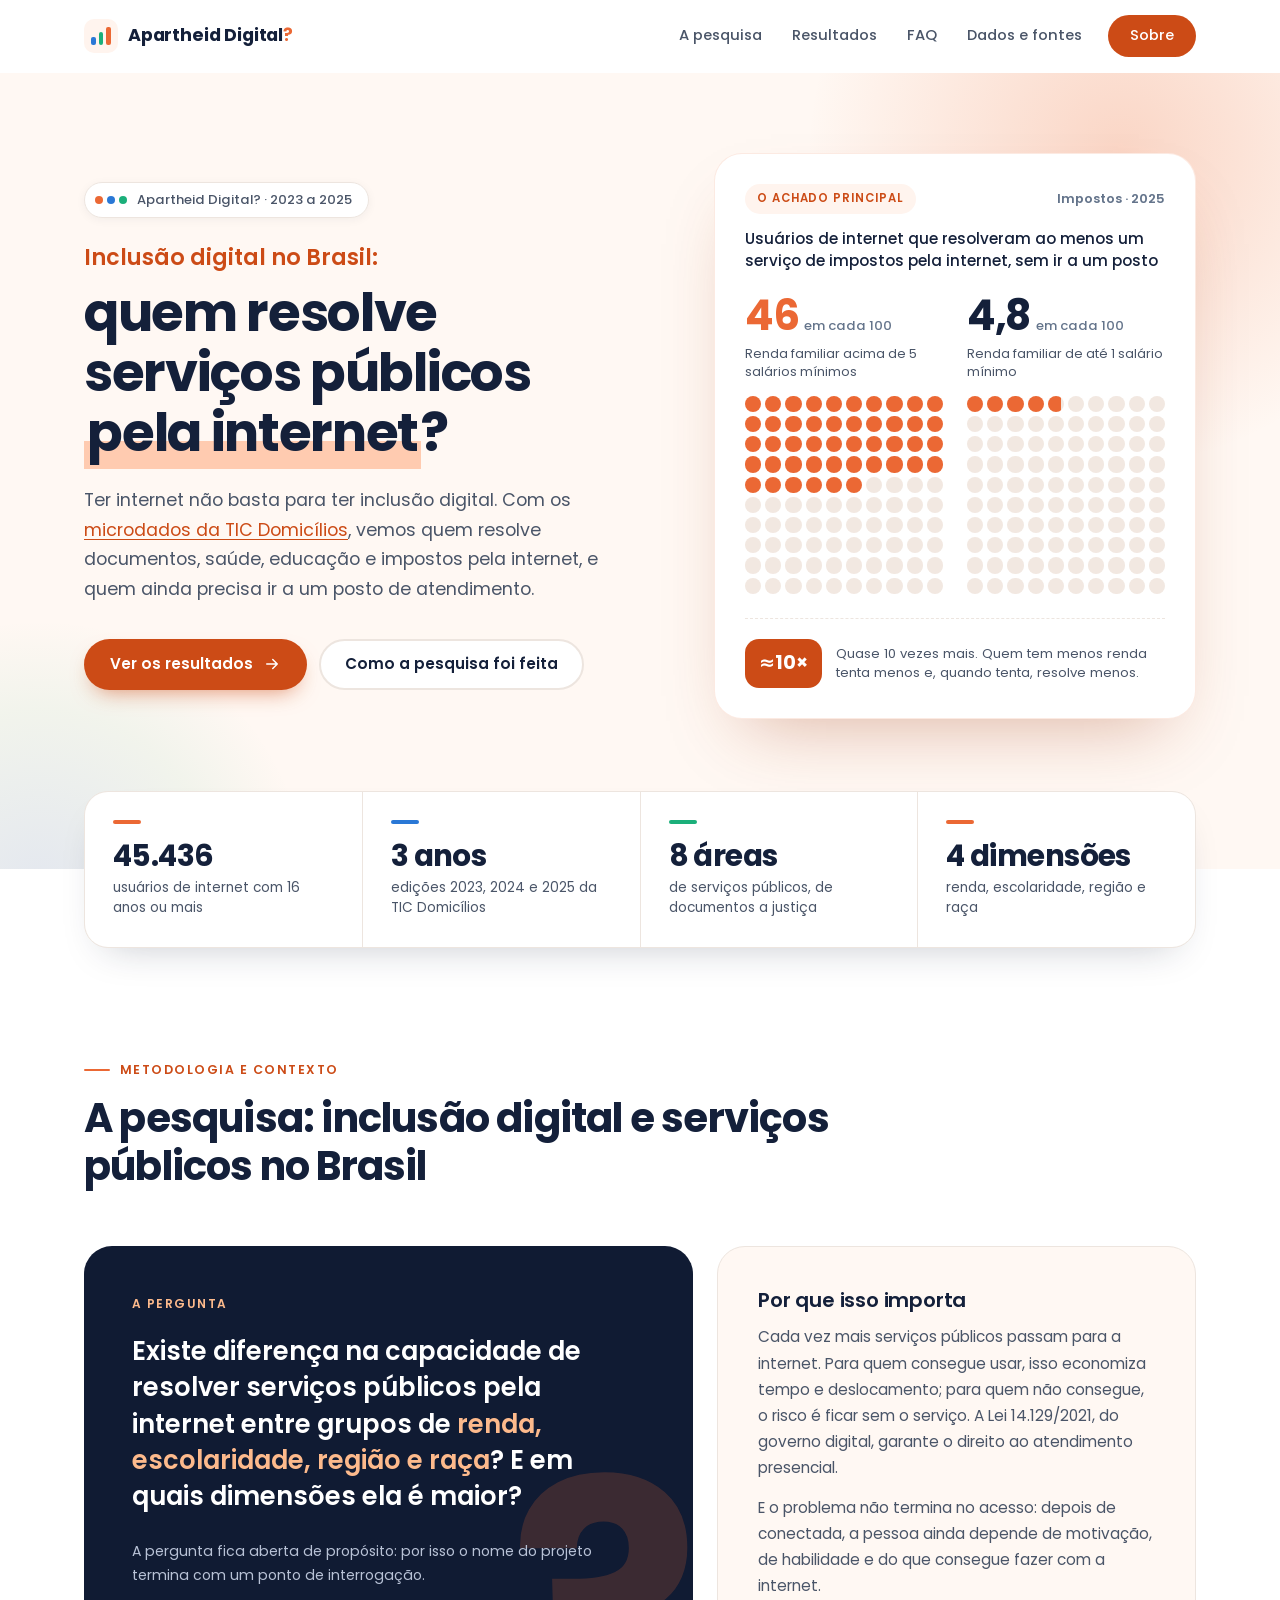
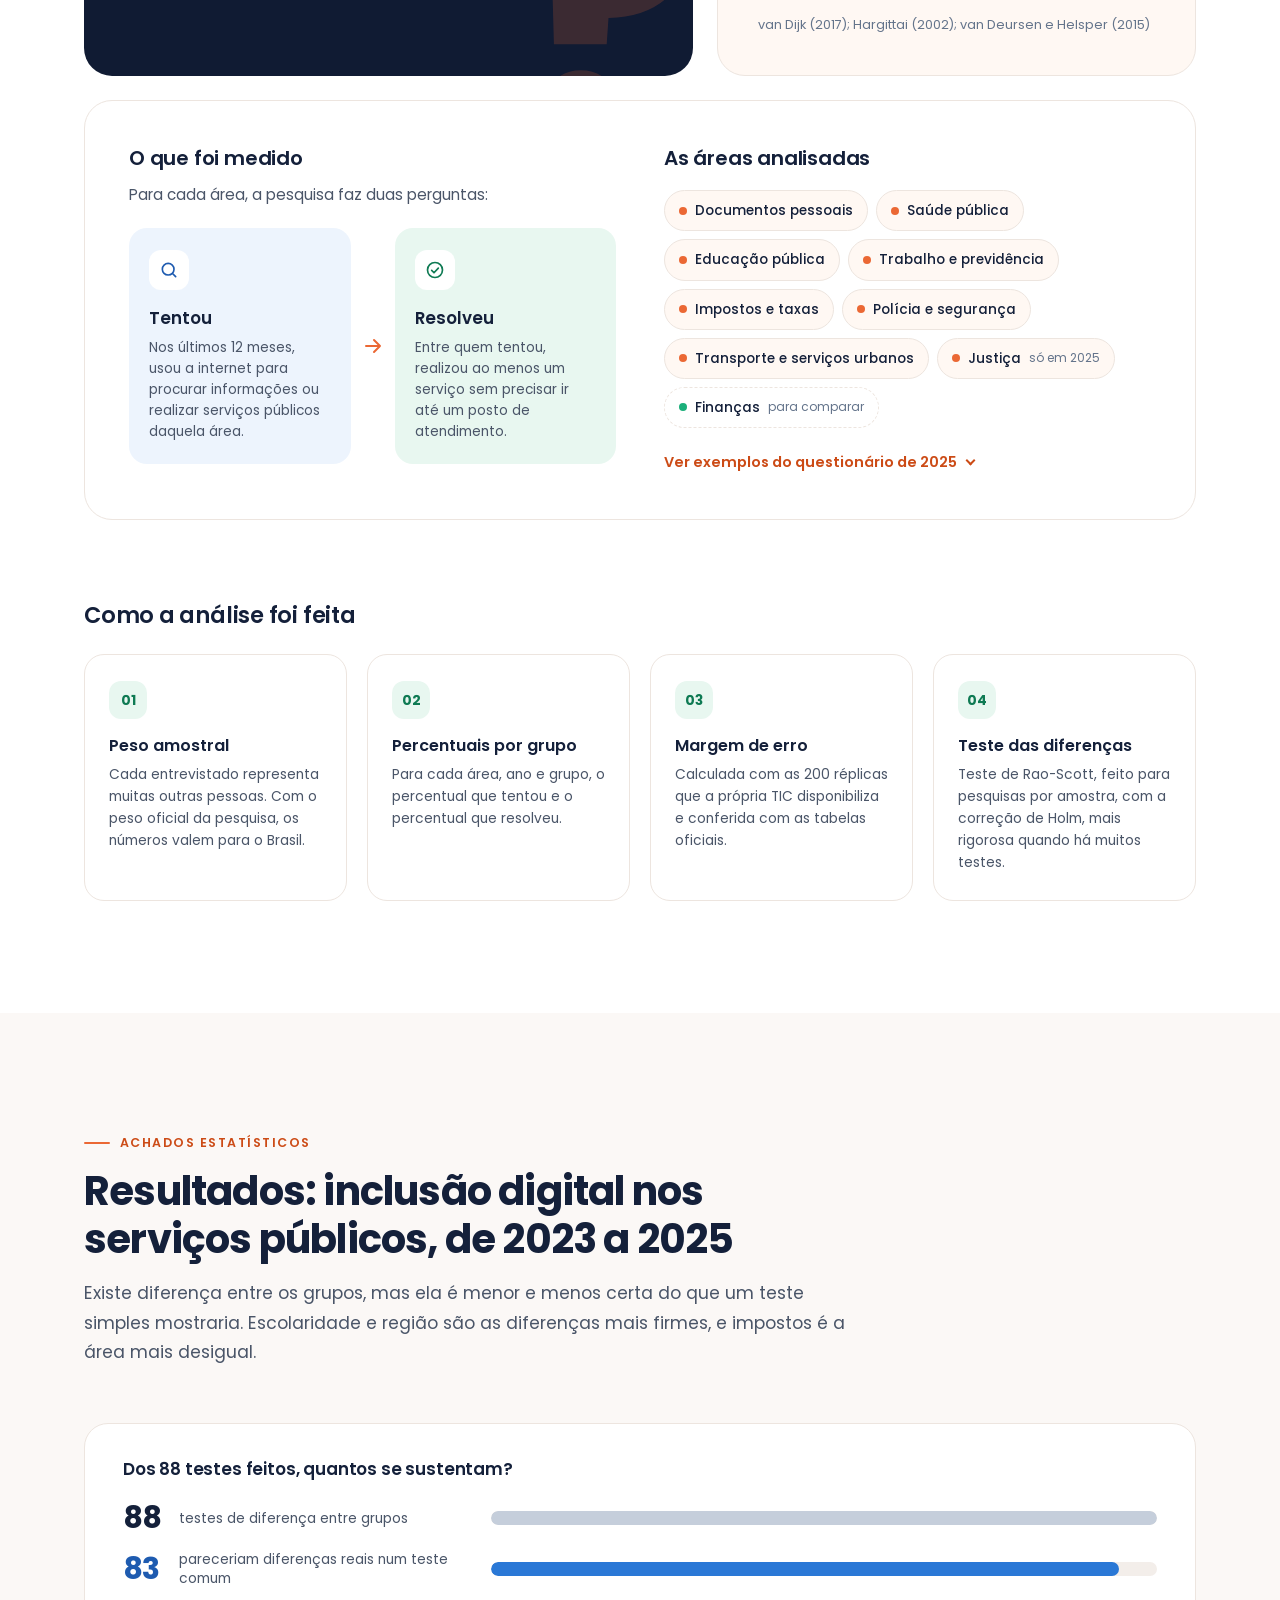
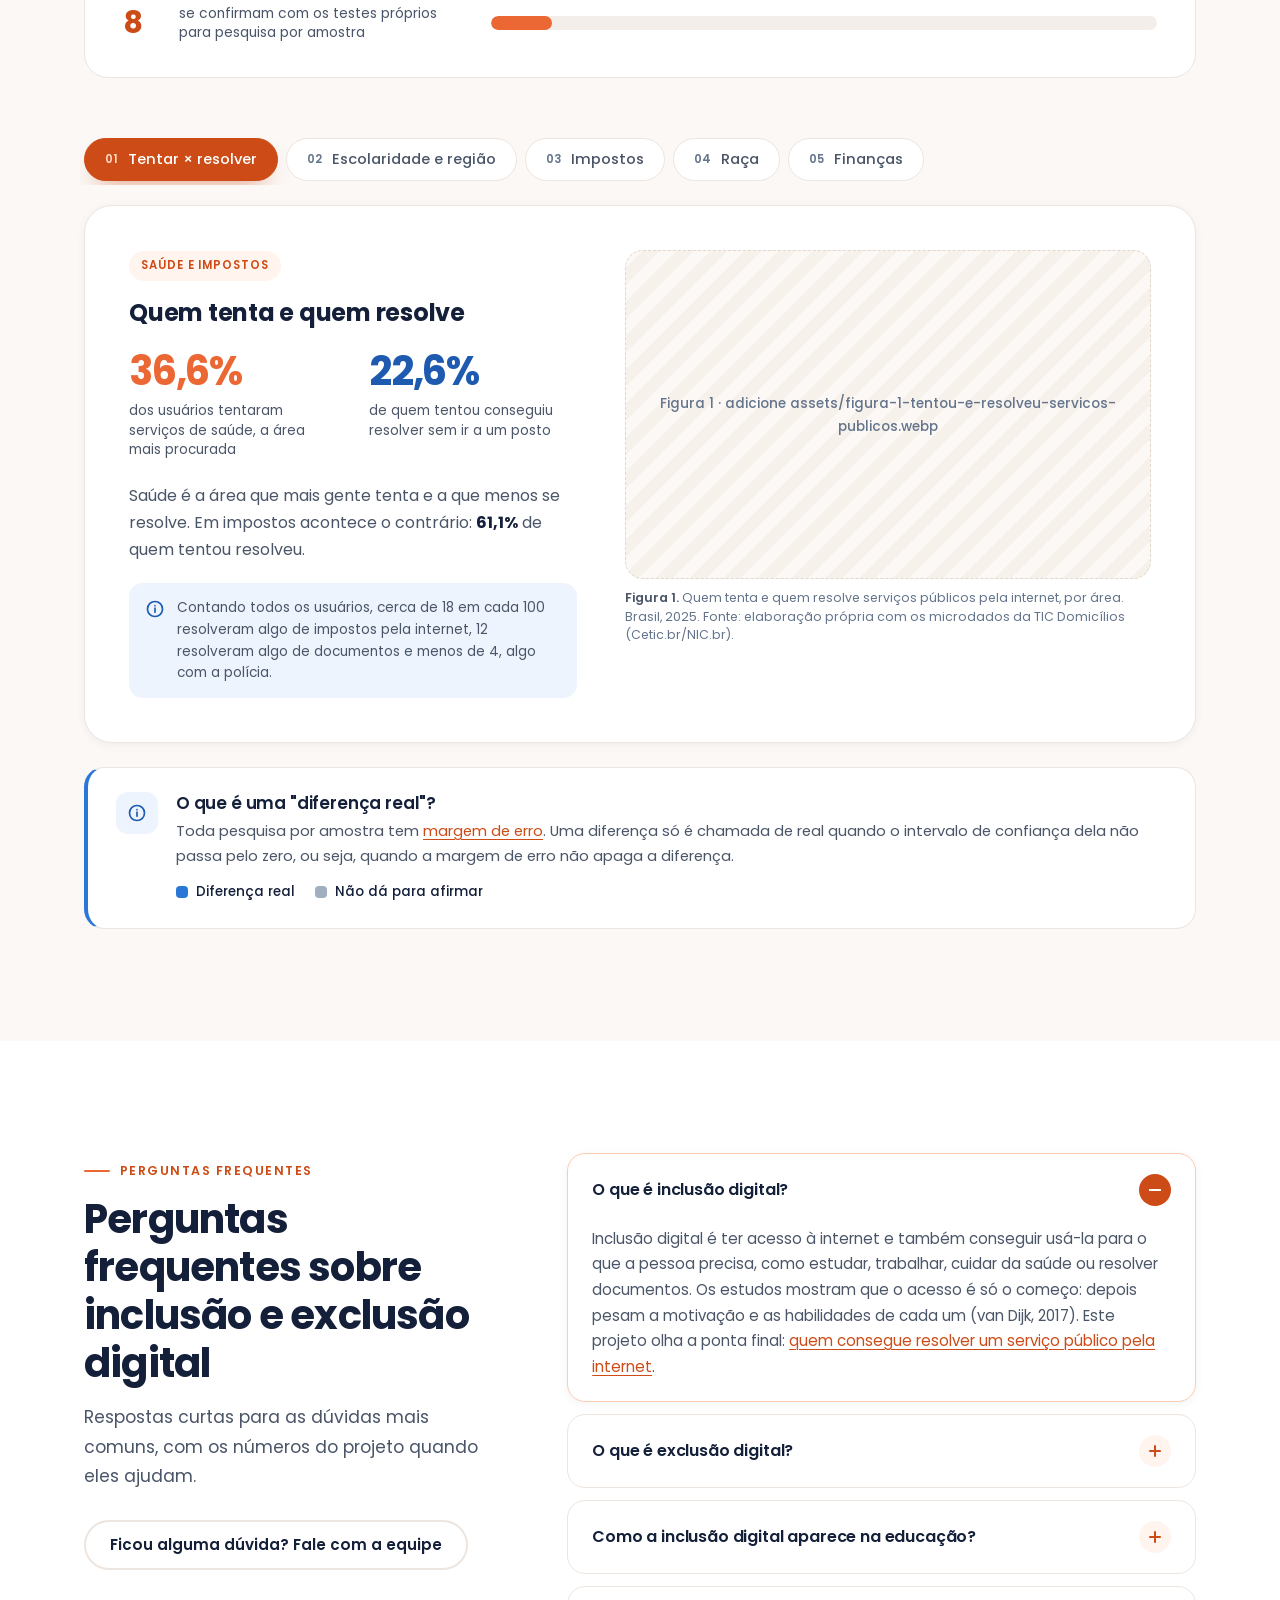
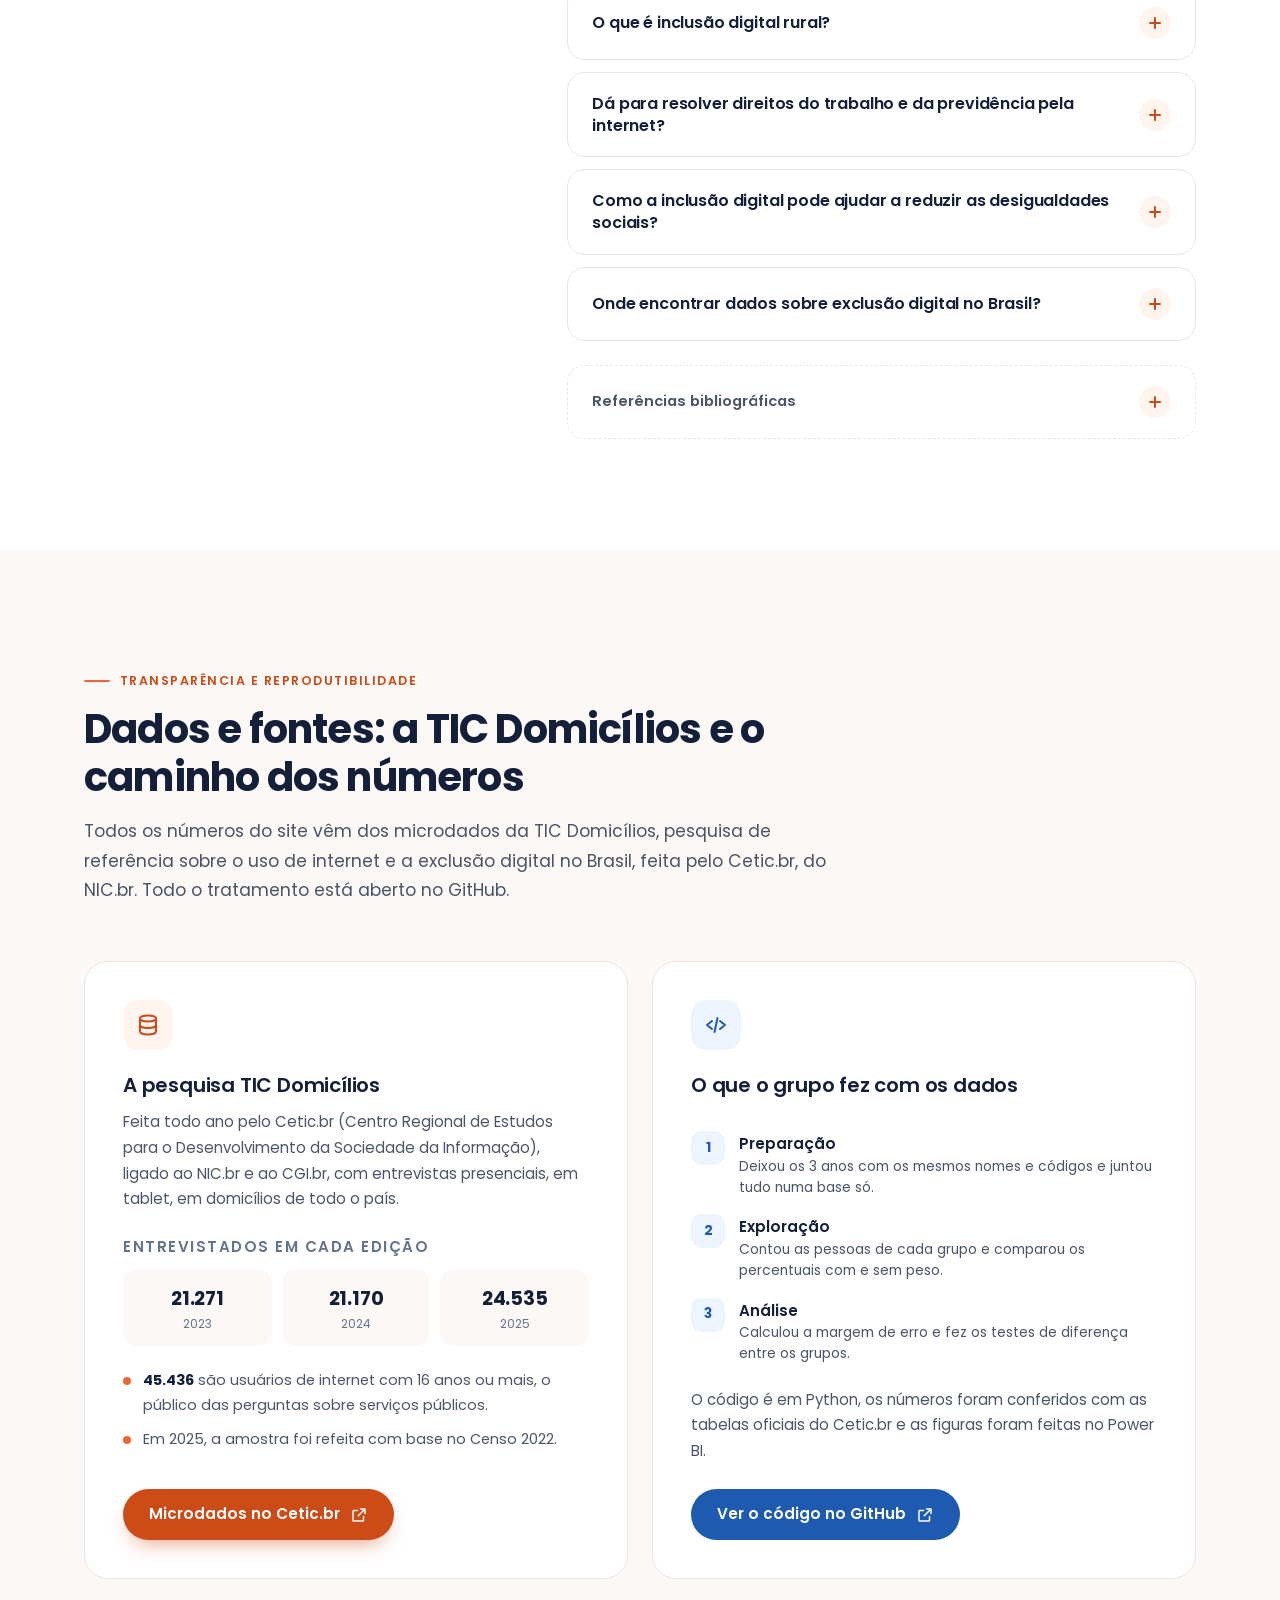
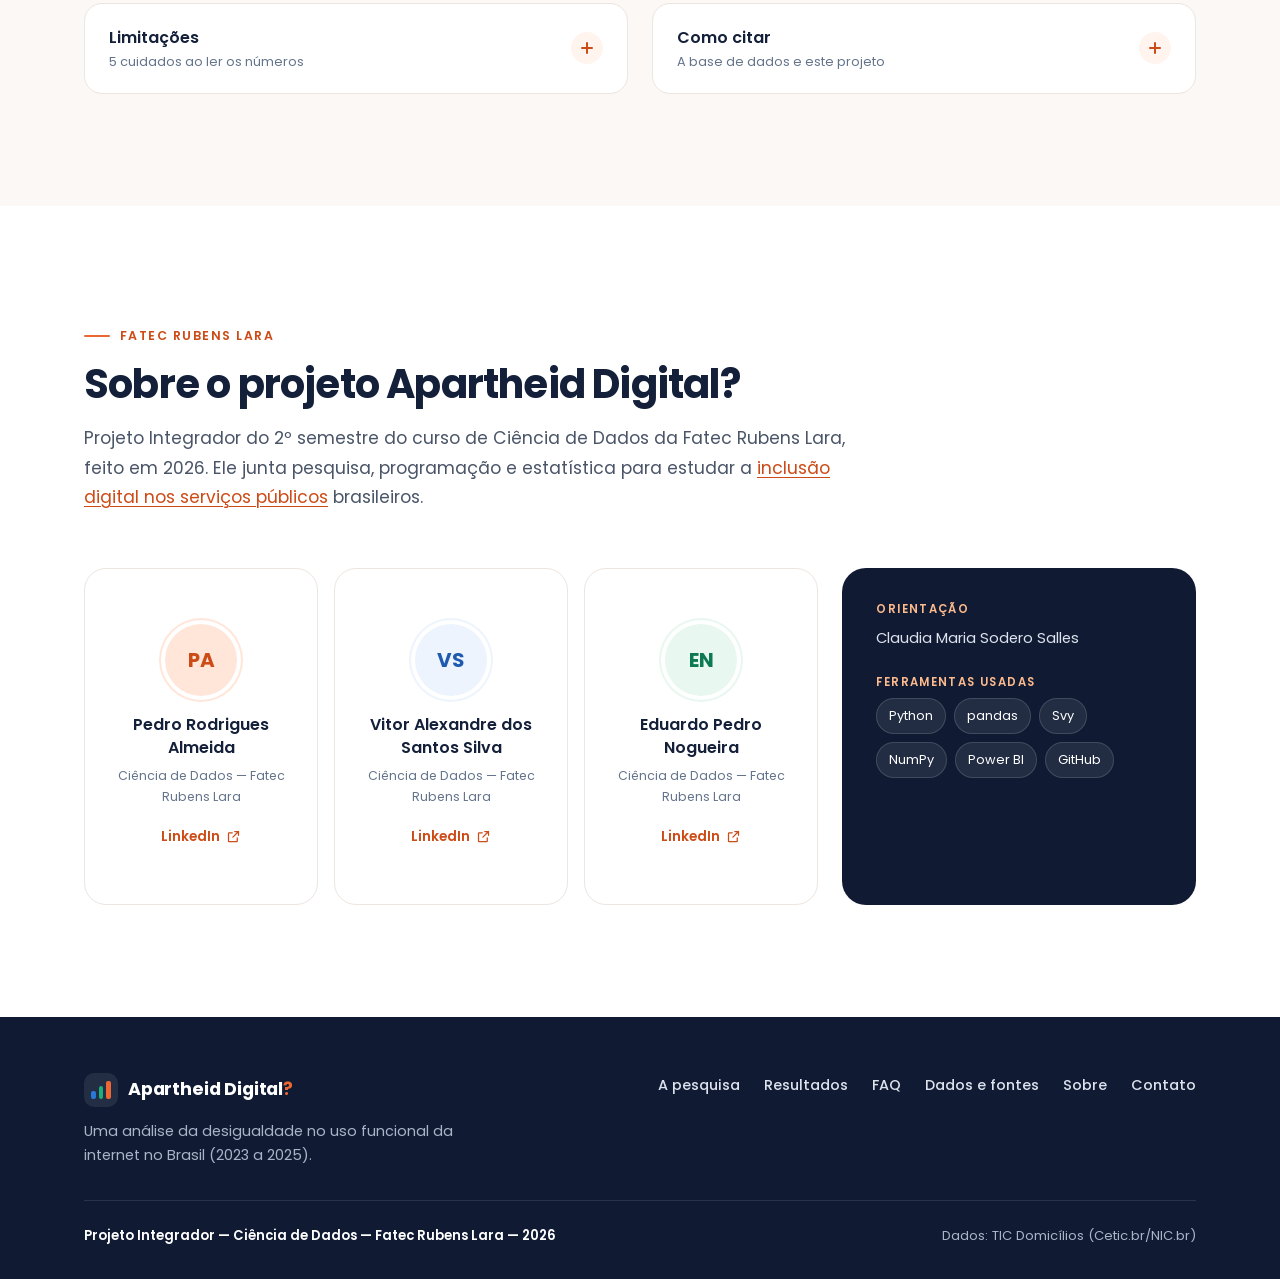
==== commit 1c0d7767: "Melhorando a otimização" ====
--- a/index.html
+++ b/index.html
@@ -34,9 +34,11 @@
 
     <link rel="icon" type="image/png" href="assets/favicon.png">
 
-    <link rel="preconnect" href="https://fonts.googleapis.com">
-    <link rel="preconnect" href="https://fonts.gstatic.com" crossorigin>
-    <link href="https://fonts.googleapis.com/css2?family=Poppins:wght@400;500;600;700&display=swap" rel="stylesheet">
+    <!-- Fonte Poppins hospedada neste site: nenhuma conexão com o Google -->
+    <link rel="preload" href="assets/fonts/poppins-latin-400-normal.woff2" as="font" type="font/woff2" crossorigin>
+    <link rel="preload" href="assets/fonts/poppins-latin-500-normal.woff2" as="font" type="font/woff2" crossorigin>
+    <link rel="preload" href="assets/fonts/poppins-latin-600-normal.woff2" as="font" type="font/woff2" crossorigin>
+    <link rel="preload" href="assets/fonts/poppins-latin-700-normal.woff2" as="font" type="font/woff2" crossorigin>
 
     <!-- Google Analytics (GA4) - Substitua G-XXXXXXXXXX pelo seu ID de medição -->
     <!--
@@ -291,8 +293,7 @@
                     <li><a href="#resultados">Resultados</a></li>
                     <li><a href="#faq">FAQ</a></li>
                     <li><a href="#dados-e-fontes">Dados e fontes</a></li>
-                    <li><a href="#sobre">Sobre</a></li>
-                    <li><a href="mailto:apartheid.digital@gmail.com" class="btn btn-sm">Contato</a></li>
+                    <li><a href="#sobre" class="btn btn-sm">Sobre</a></li>
                 </ul>
             </nav>
             <button class="menu-toggle" id="menuToggle" type="button" aria-label="Abrir menu de navegação"
--- a/style.css
+++ b/style.css
@@ -1,3 +1,40 @@
+/* Poppins (SIL Open Font License, ver assets/fonts/OFL.txt), hospedada neste site */
+@font-face {
+    font-family: 'Poppins';
+    font-style: normal;
+    font-weight: 400;
+    font-display: swap;
+    src: url('assets/fonts/poppins-latin-400-normal.woff2') format('woff2');
+    unicode-range: U+0000-00FF, U+0131, U+0152-0153, U+02BB-02BC, U+02C6, U+02DA, U+02DC, U+0304, U+0308, U+0329, U+2000-206F, U+20AC, U+2122, U+2191, U+2193, U+2212, U+2215, U+FEFF, U+FFFD;
+}
+
+@font-face {
+    font-family: 'Poppins';
+    font-style: normal;
+    font-weight: 500;
+    font-display: swap;
+    src: url('assets/fonts/poppins-latin-500-normal.woff2') format('woff2');
+    unicode-range: U+0000-00FF, U+0131, U+0152-0153, U+02BB-02BC, U+02C6, U+02DA, U+02DC, U+0304, U+0308, U+0329, U+2000-206F, U+20AC, U+2122, U+2191, U+2193, U+2212, U+2215, U+FEFF, U+FFFD;
+}
+
+@font-face {
+    font-family: 'Poppins';
+    font-style: normal;
+    font-weight: 600;
+    font-display: swap;
+    src: url('assets/fonts/poppins-latin-600-normal.woff2') format('woff2');
+    unicode-range: U+0000-00FF, U+0131, U+0152-0153, U+02BB-02BC, U+02C6, U+02DA, U+02DC, U+0304, U+0308, U+0329, U+2000-206F, U+20AC, U+2122, U+2191, U+2193, U+2212, U+2215, U+FEFF, U+FFFD;
+}
+
+@font-face {
+    font-family: 'Poppins';
+    font-style: normal;
+    font-weight: 700;
+    font-display: swap;
+    src: url('assets/fonts/poppins-latin-700-normal.woff2') format('woff2');
+    unicode-range: U+0000-00FF, U+0131, U+0152-0153, U+02BB-02BC, U+02C6, U+02DA, U+02DC, U+0304, U+0308, U+0329, U+2000-206F, U+20AC, U+2122, U+2191, U+2193, U+2212, U+2215, U+FEFF, U+FFFD;
+}
+
 :root {
     --orange: #EB6834;
     --orange-600: #CC4B16;
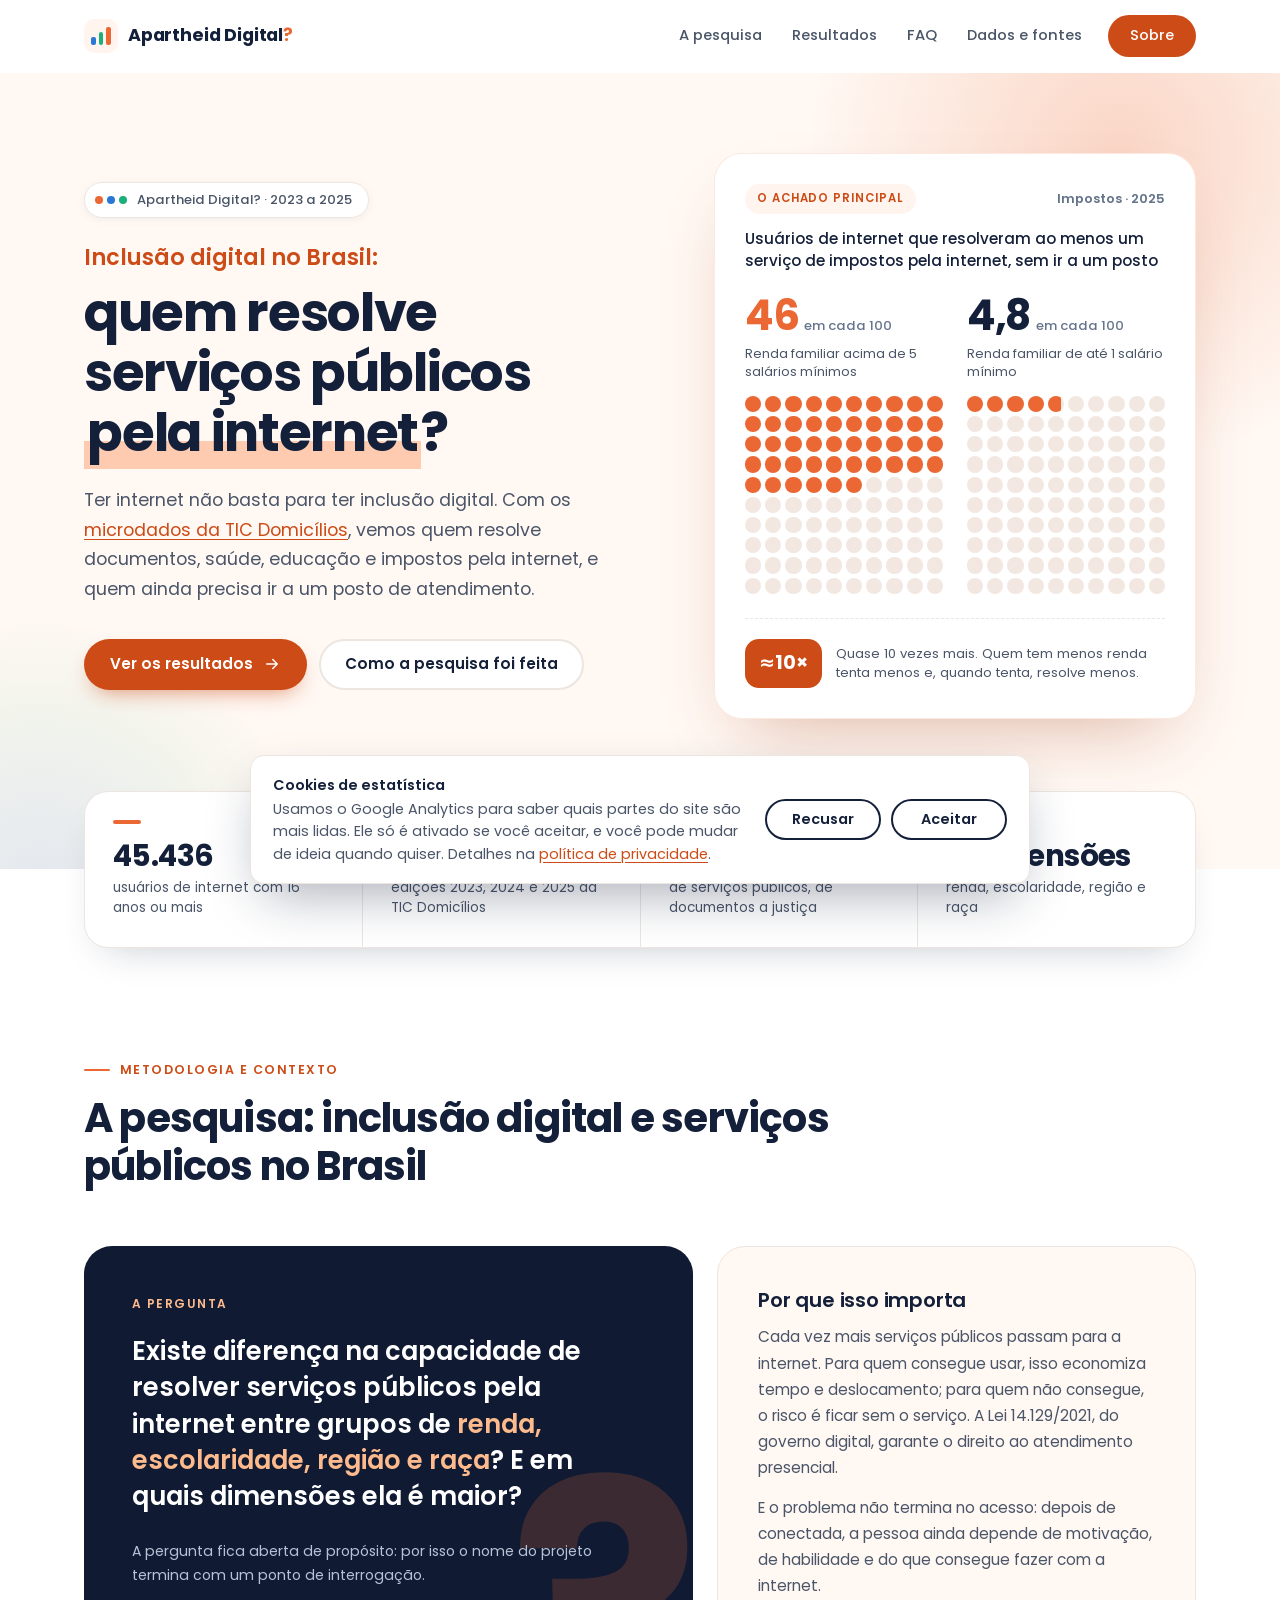
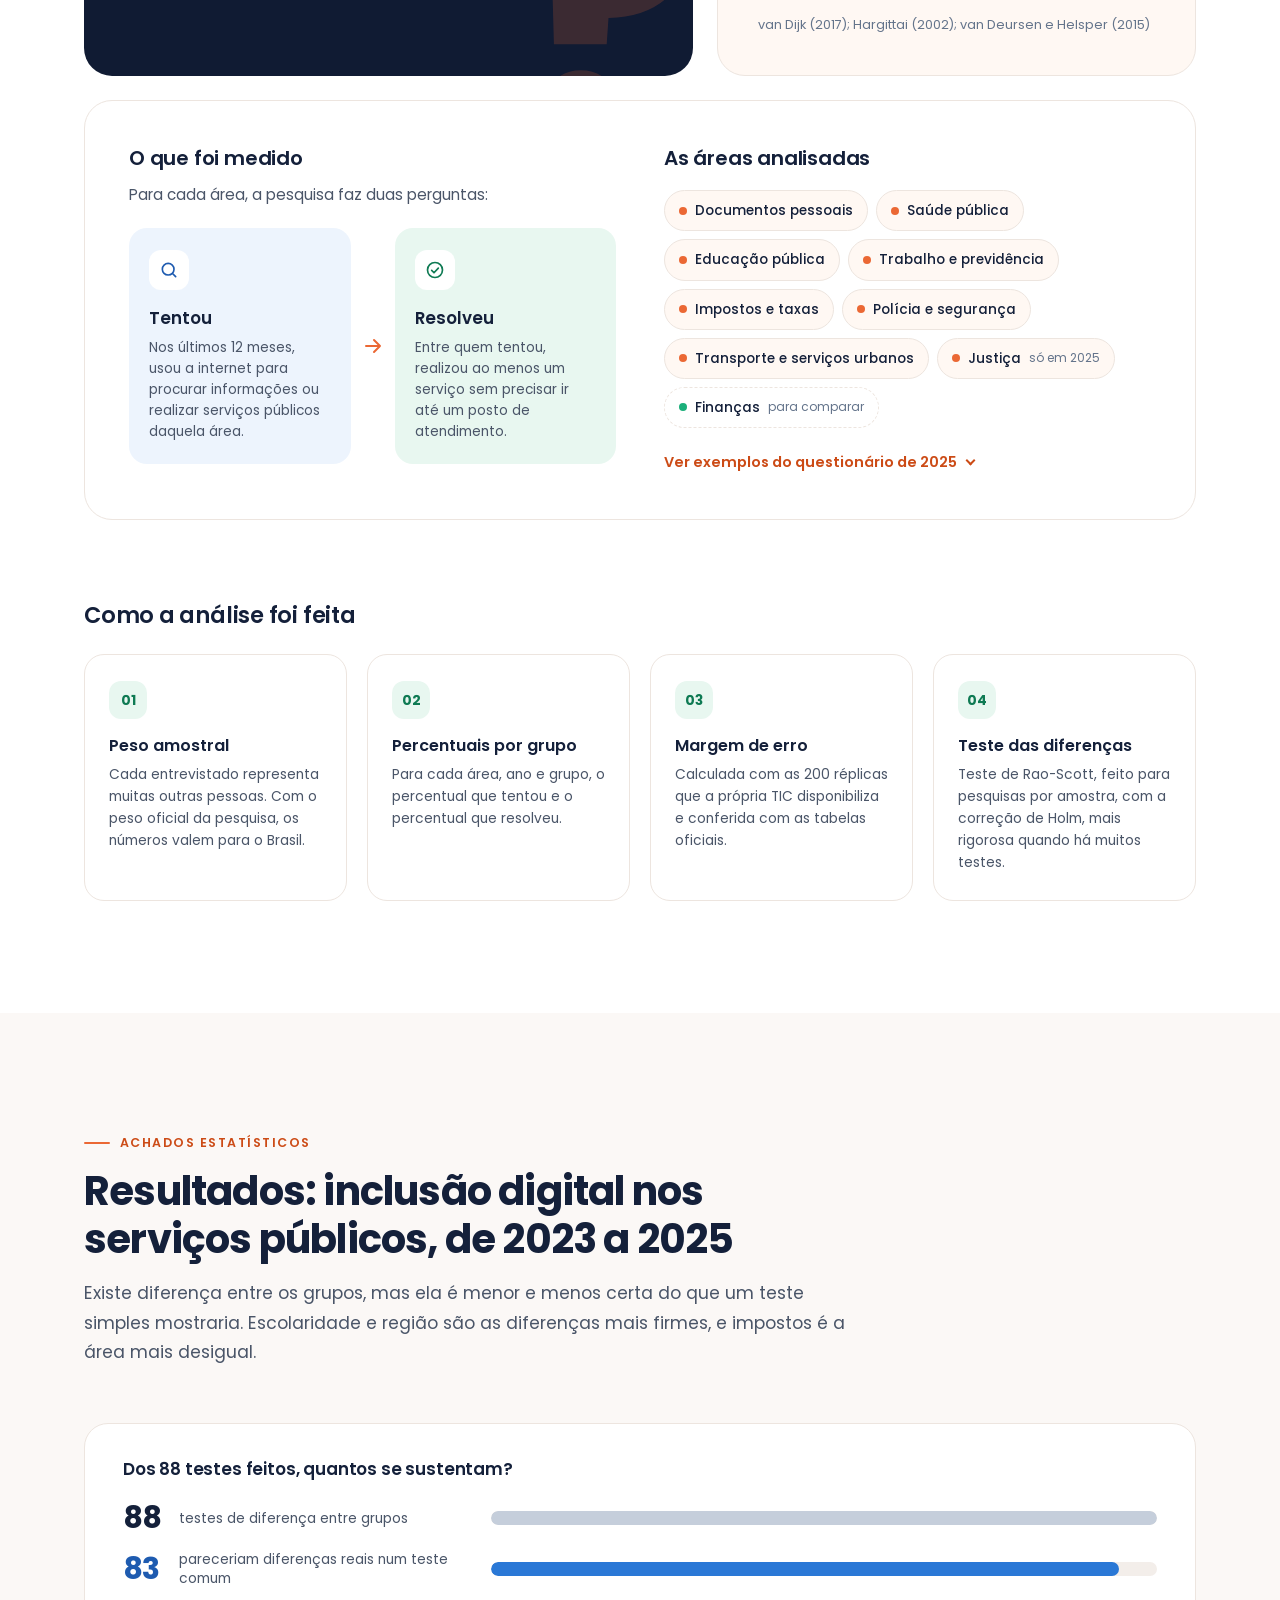
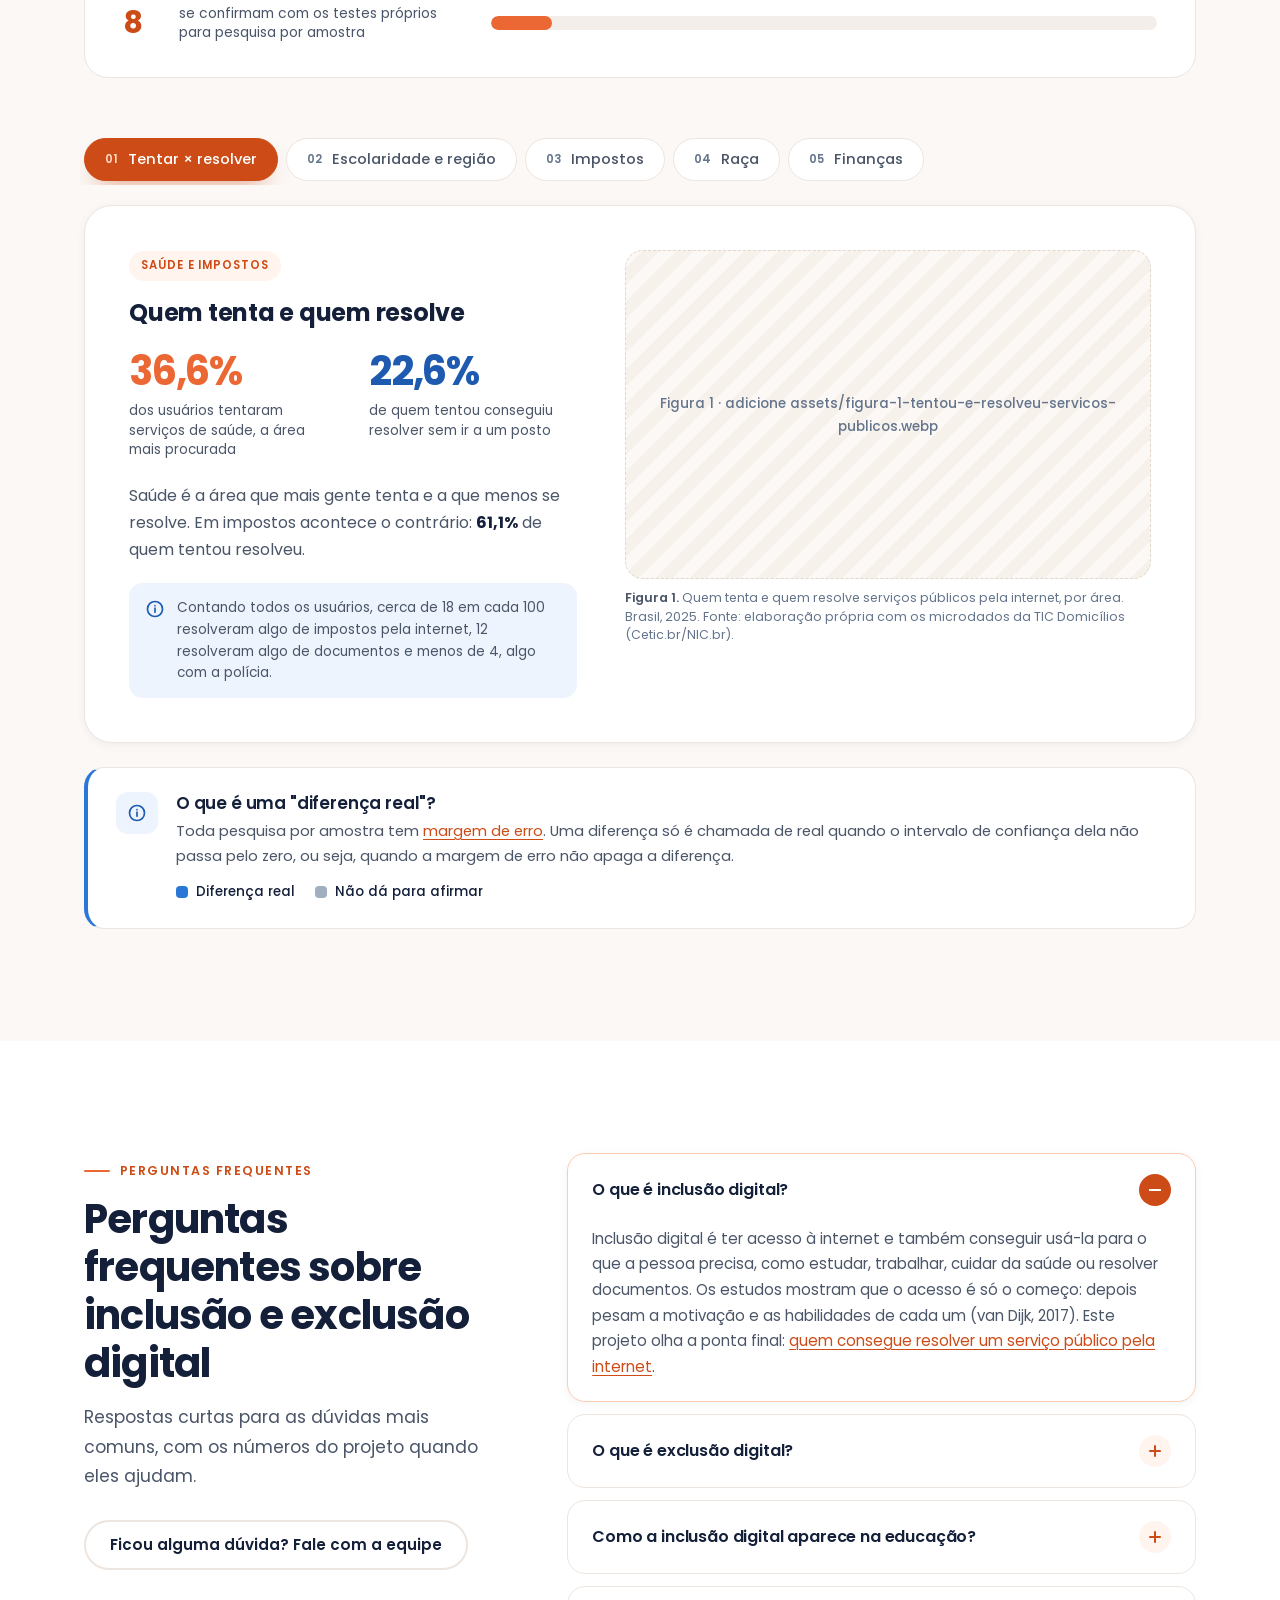
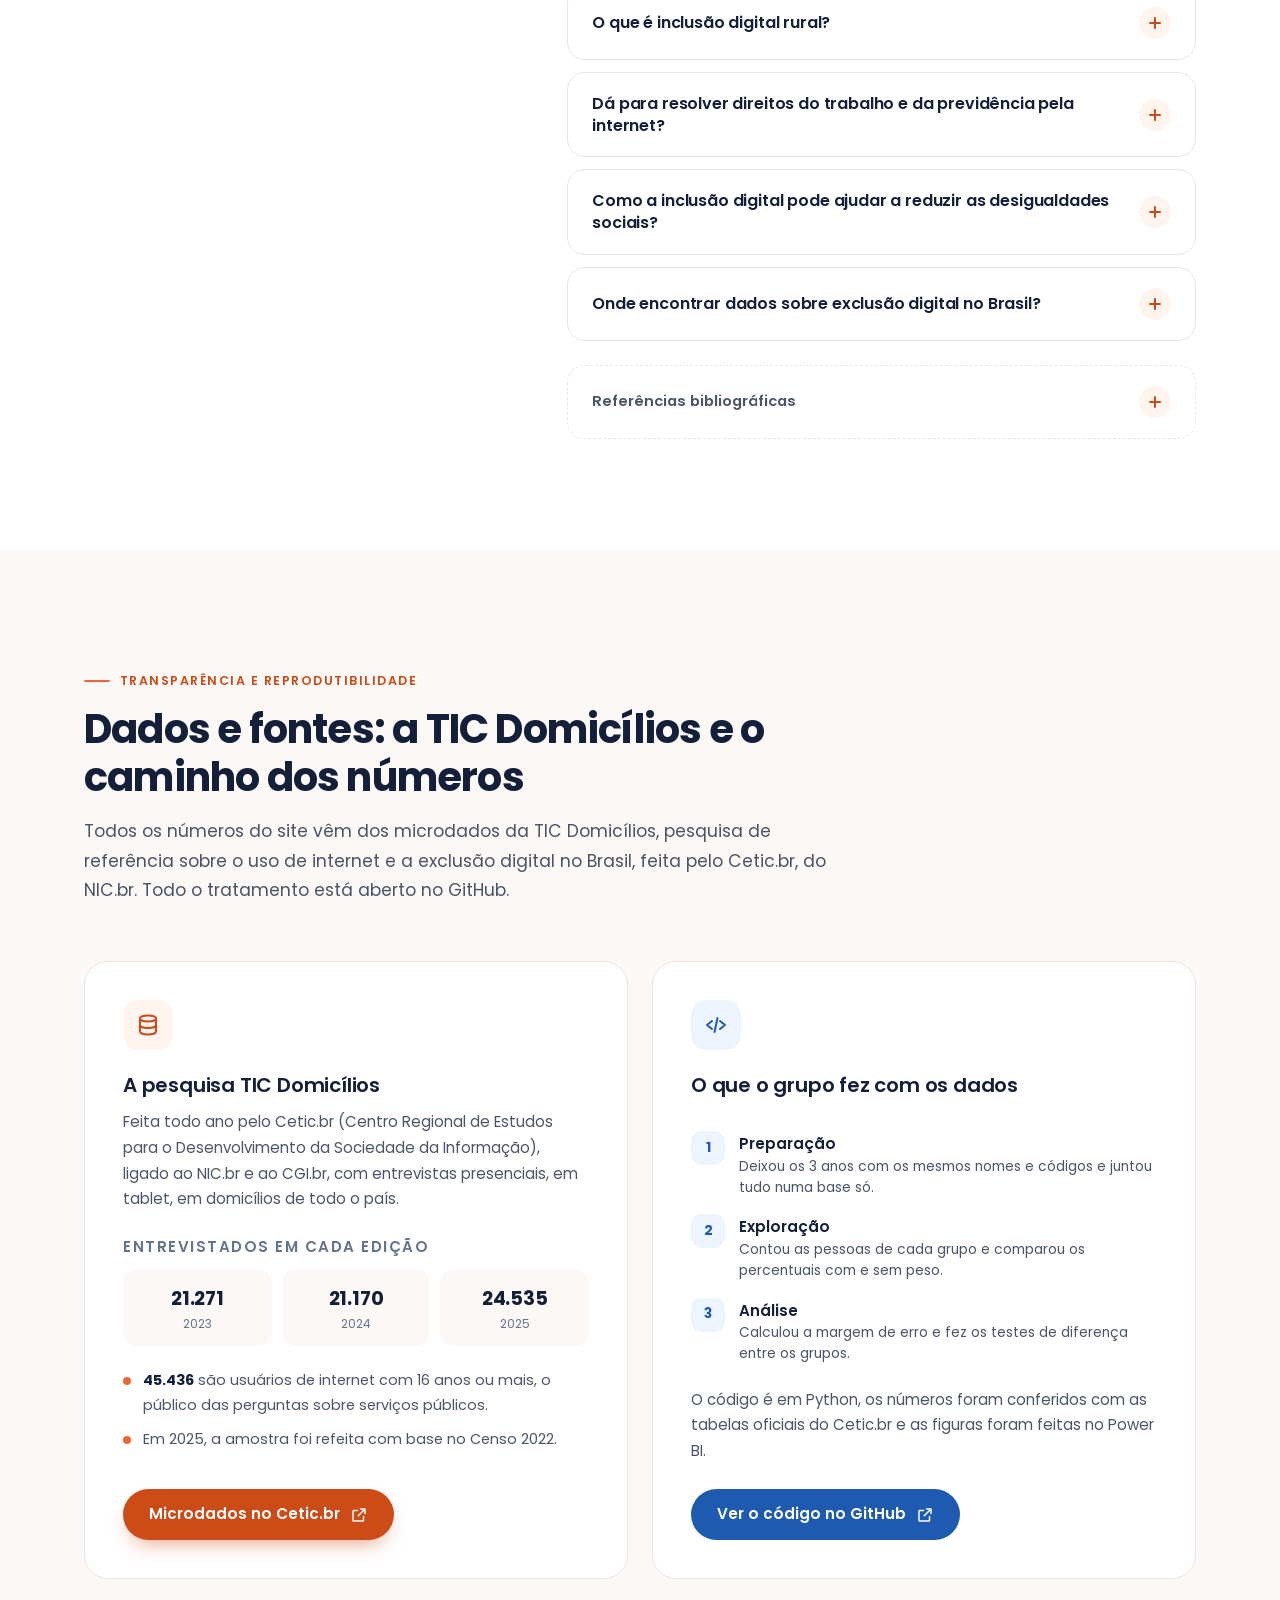
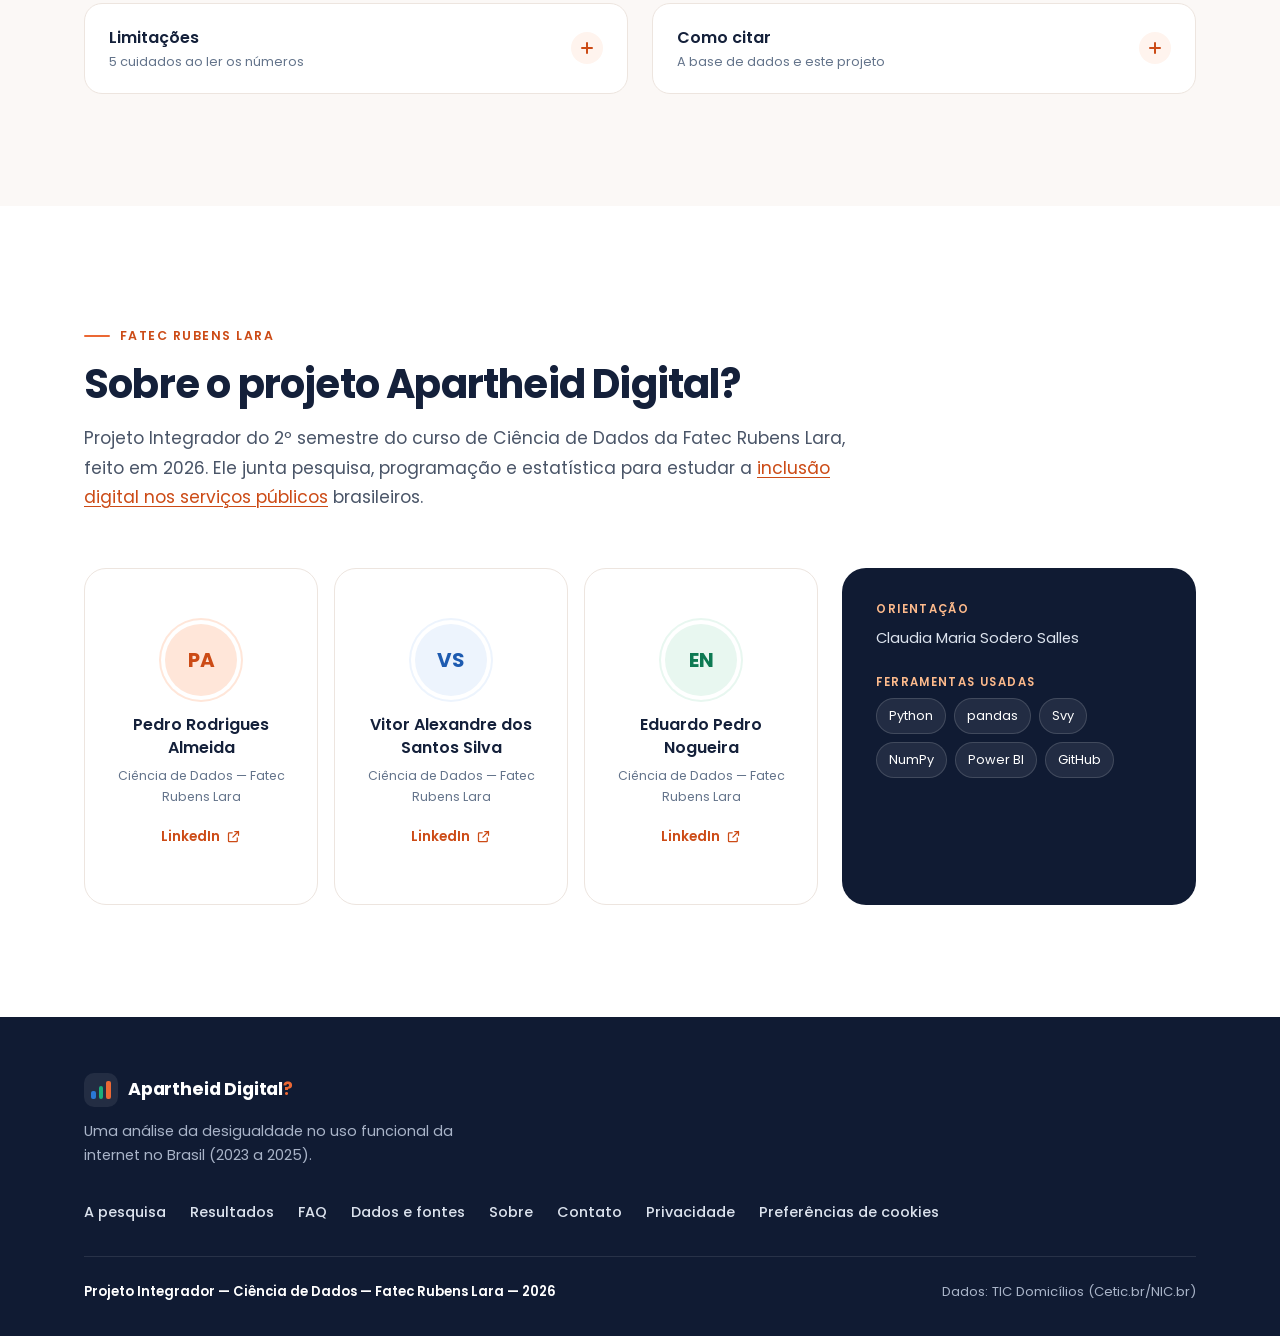
==== commit 40d17ccd: "Adiciona Google Analytics com aviso de cookies e política de privacidade" ====
--- a/index.html
+++ b/index.html
@@ -40,16 +40,7 @@
     <link rel="preload" href="assets/fonts/poppins-latin-600-normal.woff2" as="font" type="font/woff2" crossorigin>
     <link rel="preload" href="assets/fonts/poppins-latin-700-normal.woff2" as="font" type="font/woff2" crossorigin>
 
-    <!-- Google Analytics (GA4) - Substitua G-XXXXXXXXXX pelo seu ID de medição -->
-    <!--
-  <script async src="https://www.googletagmanager.com/gtag/js?id=G-XXXXXXXXXX"></script>
-  <script>
-    window.dataLayer = window.dataLayer || [];
-    function gtag(){dataLayer.push(arguments);}
-    gtag('js', new Date());
-    gtag('config', 'G-XXXXXXXXXX');
-  </script>
-  -->
+    <!-- Google Analytics (GA4): carregado por consent.js, somente depois que a pessoa clica em "Aceitar" no aviso de cookies. ID: G-TZY4QKCGTE -->
 
     <!-- Dados estruturados (JSON-LD) -->
     <script type="application/ld+json">
@@ -1155,6 +1146,8 @@
                     <li><a href="#dados-e-fontes">Dados e fontes</a></li>
                     <li><a href="#sobre">Sobre</a></li>
                     <li><a href="mailto:apartheid.digital@gmail.com">Contato</a></li>
+                    <li><a href="politica-de-privacidade.html">Privacidade</a></li>
+                    <li><button type="button" data-cookie-open>Preferências de cookies</button></li>
                 </ul>
             </div>
             <div class="footer-bottom">
@@ -1312,6 +1305,7 @@
             }
         })();
     </script>
+    <script src="consent.js" defer></script>
 </body>
 
 </html>
--- a/style.css
+++ b/style.css
@@ -2315,4 +2315,258 @@
     .js .funnel .funnel-bar {
         transform: none;
     }
+}
+
+/* ==========================================================================
+       12. AVISO DE COOKIES
+       ========================================================================== */
+.cookie-banner {
+    position: fixed;
+    left: 16px;
+    right: 16px;
+    bottom: 16px;
+    z-index: 200;
+    max-width: 780px;
+    margin: 0 auto;
+    padding: 18px 22px;
+    background: #fff;
+    color: var(--ink);
+    border: 1px solid var(--line);
+    border-radius: var(--radius-sm);
+    box-shadow: 0 22px 54px -14px rgba(20, 32, 58, 0.38);
+    animation: cookie-up 0.35s ease both;
+}
+
+.cookie-banner[hidden] {
+    display: none;
+}
+
+.cookie-in {
+    display: flex;
+    flex-wrap: wrap;
+    align-items: center;
+    gap: 14px 24px;
+}
+
+.cookie-text {
+    flex: 1 1 340px;
+    font-size: 0.9rem;
+    line-height: 1.55;
+    color: var(--ink-2);
+}
+
+.cookie-text p+p {
+    margin-top: 2px;
+}
+
+.cookie-title {
+    font-weight: 600;
+    color: var(--ink);
+}
+
+.cookie-text a {
+    text-decoration: underline;
+    text-underline-offset: 3px;
+}
+
+.cookie-state {
+    font-weight: 500;
+    color: var(--ink);
+}
+
+.cookie-actions {
+    display: flex;
+    gap: 10px;
+    flex: 0 0 auto;
+}
+
+/* Recusar e Aceitar têm o mesmo peso visual, de propósito */
+.cookie-btn {
+    min-width: 116px;
+    padding: 10px 22px;
+    border-radius: 999px;
+    border: 2px solid var(--ink);
+    background: #fff;
+    color: var(--ink);
+    font: 600 0.9rem/1.2 var(--font);
+    cursor: pointer;
+    transition: background-color 0.2s ease, color 0.2s ease;
+}
+
+.cookie-btn:hover {
+    background: var(--ink);
+    color: #fff;
+}
+
+@keyframes cookie-up {
+    from {
+        opacity: 0;
+        transform: translateY(14px);
+    }
+
+    to {
+        opacity: 1;
+        transform: none;
+    }
+}
+
+@media (max-width: 680px) {
+    .cookie-banner {
+        left: 12px;
+        right: 12px;
+        bottom: 12px;
+        padding: 16px;
+    }
+
+    .cookie-actions {
+        flex: 1 1 100%;
+    }
+
+    .cookie-btn {
+        flex: 1;
+        min-width: 0;
+    }
+}
+
+/* Botão "Preferências de cookies" do rodapé, com cara de link */
+.footer-links button {
+    padding: 0;
+    border: 0;
+    background: none;
+    color: #DCE3EE;
+    font: inherit;
+    font-weight: 500;
+    cursor: pointer;
+}
+
+.footer-links button:hover {
+    color: #FDBA8C;
+}
+
+/* ==========================================================================
+       13. PÁGINA DE PRIVACIDADE
+       ========================================================================== */
+.policy {
+    padding: 56px 0 88px;
+}
+
+.policy .container {
+    max-width: 820px;
+}
+
+.policy h1 {
+    font-size: clamp(1.9rem, 4vw, 2.6rem);
+    line-height: 1.2;
+    font-weight: 700;
+    letter-spacing: -0.02em;
+    margin-bottom: 8px;
+}
+
+.policy .updated {
+    margin-bottom: 28px;
+    font-size: 0.9rem;
+    color: var(--ink-3);
+}
+
+.policy h2 {
+    font-size: 1.3rem;
+    letter-spacing: -0.01em;
+    margin: 36px 0 10px;
+}
+
+.policy p,
+.policy li {
+    color: var(--ink-2);
+}
+
+.policy p {
+    margin-bottom: 12px;
+}
+
+.policy ul {
+    margin: 0 0 12px 1.2em;
+}
+
+.policy li {
+    margin-bottom: 6px;
+}
+
+.policy a {
+    text-decoration: underline;
+    text-underline-offset: 3px;
+}
+
+.policy code {
+    padding: 1px 6px;
+    border-radius: 6px;
+    background: var(--bg-soft);
+    border: 1px solid var(--line);
+    font-size: 0.88em;
+}
+
+.policy .btn-link {
+    padding: 0;
+    border: 0;
+    background: none;
+    font: inherit;
+    font-weight: 600;
+    color: var(--orange-600);
+    text-decoration: underline;
+    text-underline-offset: 3px;
+    cursor: pointer;
+}
+
+.table-wrap {
+    overflow-x: auto;
+    margin: 12px 0 16px;
+}
+
+.policy-table {
+    width: 100%;
+    min-width: 560px;
+    border-collapse: collapse;
+    font-size: 0.92rem;
+}
+
+.policy-table th,
+.policy-table td {
+    padding: 10px 12px;
+    text-align: left;
+    vertical-align: top;
+    border-bottom: 1px solid var(--line);
+    color: var(--ink-2);
+}
+
+.policy-table th {
+    background: var(--bg-soft);
+    color: var(--ink);
+    font-weight: 600;
+}
+
+@media (max-width: 680px) {
+    .policy-table {
+        min-width: 0;
+    }
+
+    .policy-table thead {
+        display: none;
+    }
+
+    .policy-table tr {
+        display: block;
+        padding: 10px 0;
+        border-bottom: 1px solid var(--line);
+    }
+
+    .policy-table td {
+        display: block;
+        padding: 3px 0;
+        border: 0;
+    }
+
+    .policy-table td::before {
+        content: attr(data-label) ": ";
+        font-weight: 600;
+        color: var(--ink);
+    }
 }
